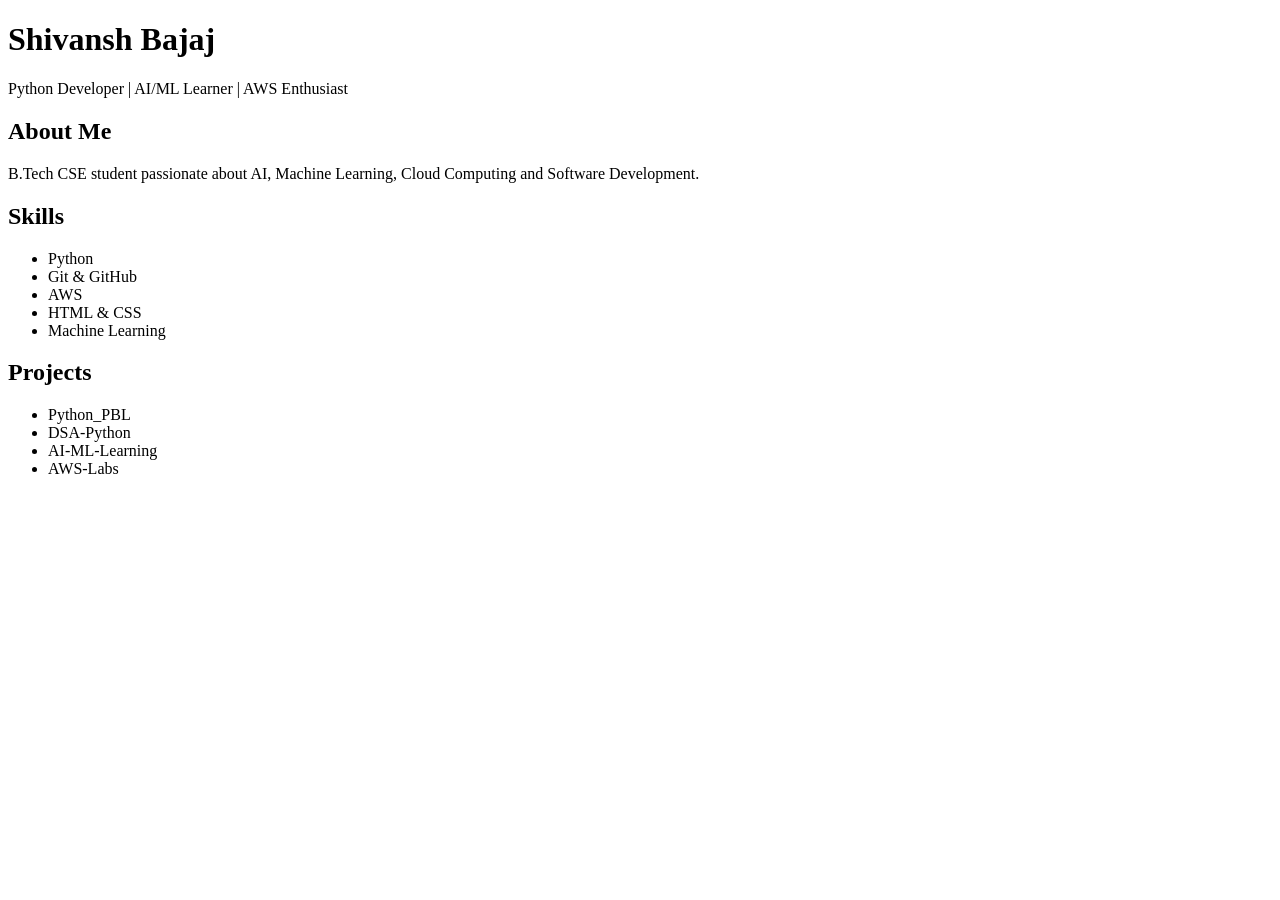
==== index.html @ 8be13cb7 "Create index.html" ====
<!DOCTYPE html>
<html>
<head>
    <title>Shivansh Bajaj Portfolio</title>
    <link rel="stylesheet" href="style.css">
</head>
<body>

    <header>
        <h1>Shivansh Bajaj</h1>
        <p>Python Developer | AI/ML Learner | AWS Enthusiast</p>
    </header>

    <section>
        <h2>About Me</h2>
        <p>
            B.Tech CSE student passionate about AI, Machine Learning,
            Cloud Computing and Software Development.
        </p>
    </section>

    <section>
        <h2>Skills</h2>
        <ul>
            <li>Python</li>
            <li>Git & GitHub</li>
            <li>AWS</li>
            <li>HTML & CSS</li>
            <li>Machine Learning</li>
        </ul>
    </section>

    <section>
        <h2>Projects</h2>
        <ul>
            <li>Python_PBL</li>
            <li>DSA-Python</li>
            <li>AI-ML-Learning</li>
            <li>AWS-Labs</li>
        </ul>
    </section>

</body>
</html>
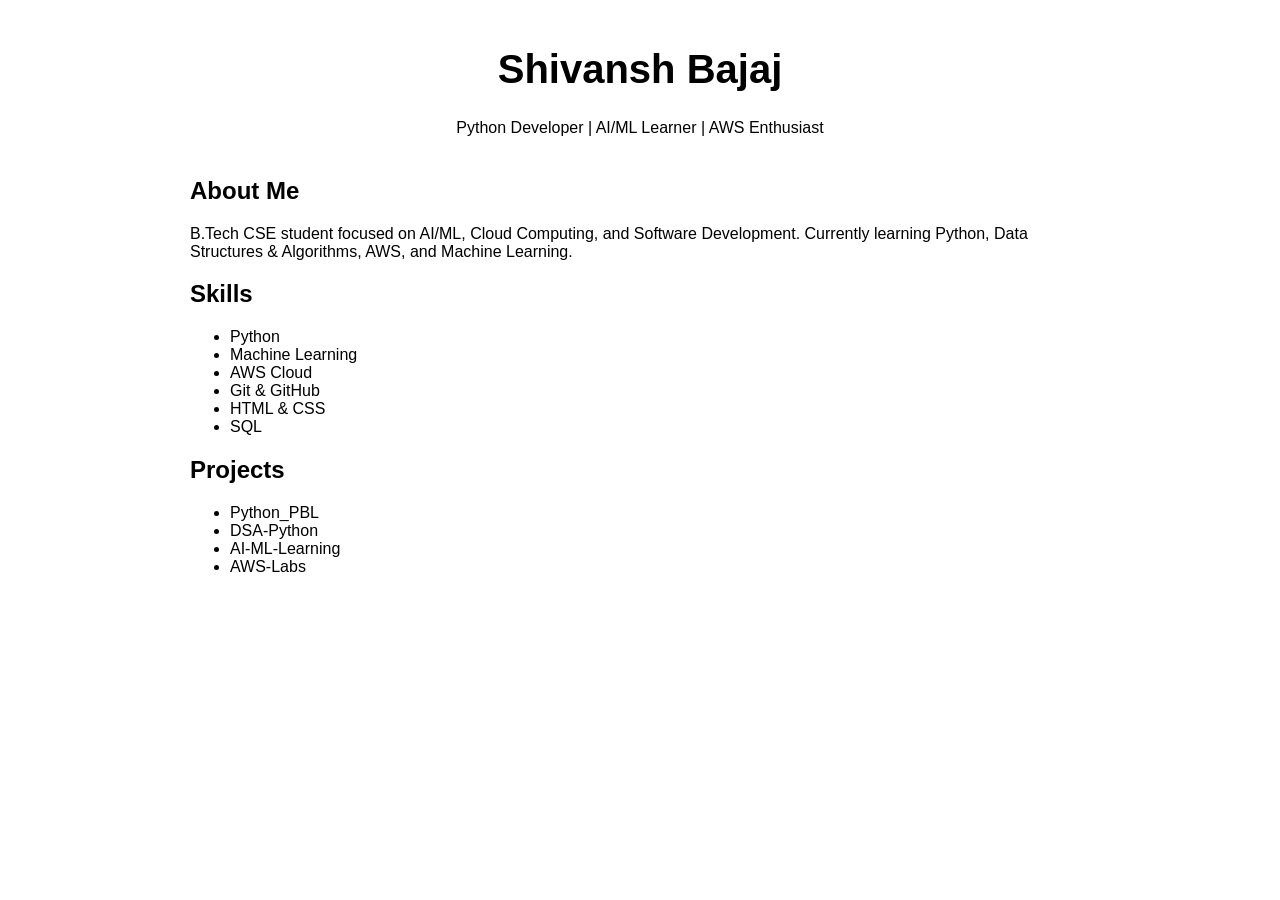
==== commit 3d8aa627: "Update index.html" ====
--- a/index.html
+++ b/index.html
@@ -14,8 +14,8 @@
     <section>
         <h2>About Me</h2>
         <p>
-            B.Tech CSE student passionate about AI, Machine Learning,
-            Cloud Computing and Software Development.
+           B.Tech CSE student focused on AI/ML, Cloud Computing, and Software Development.
+Currently learning Python, Data Structures & Algorithms, AWS, and Machine Learning.
         </p>
     </section>
 
@@ -23,10 +23,11 @@
         <h2>Skills</h2>
         <ul>
             <li>Python</li>
+            <li>Machine Learning</li>
+            <li>AWS Cloud</li>
             <li>Git & GitHub</li>
-            <li>AWS</li>
             <li>HTML & CSS</li>
-            <li>Machine Learning</li>
+            <li>SQL</li>
         </ul>
     </section>
 
--- a/style.css
+++ b/style.css
@@ -0,0 +1,15 @@
+body {
+    font-family: Arial, sans-serif;
+    max-width: 900px;
+    margin: auto;
+    padding: 20px;
+}
+
+header {
+    text-align: center;
+    margin-bottom: 40px;
+}
+
+h1 {
+    font-size: 40px;
+}
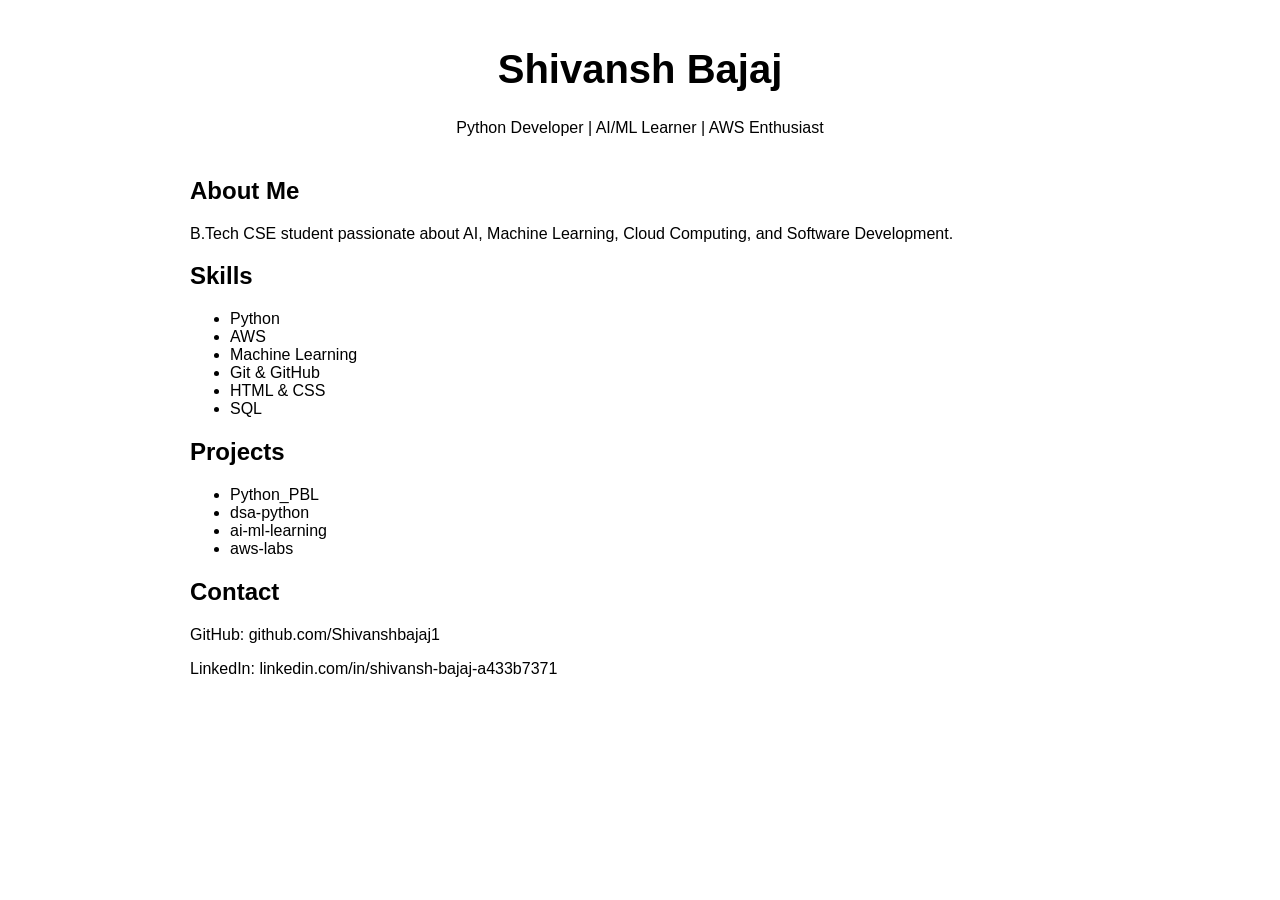
==== commit 1a91f567: "Update index.html" ====
--- a/index.html
+++ b/index.html
@@ -1,45 +1,51 @@
 <!DOCTYPE html>
 <html>
 <head>
-    <title>Shivansh Bajaj Portfolio</title>
+    <title>Shivansh Bajaj</title>
     <link rel="stylesheet" href="style.css">
 </head>
 <body>
 
-    <header>
-        <h1>Shivansh Bajaj</h1>
-        <p>Python Developer | AI/ML Learner | AWS Enthusiast</p>
-    </header>
+<header>
+    <h1>Shivansh Bajaj</h1>
+    <p>Python Developer | AI/ML Learner | AWS Enthusiast</p>
+</header>
 
-    <section>
-        <h2>About Me</h2>
-        <p>
-           B.Tech CSE student focused on AI/ML, Cloud Computing, and Software Development.
-Currently learning Python, Data Structures & Algorithms, AWS, and Machine Learning.
-        </p>
-    </section>
+<section>
+    <h2>About Me</h2>
+    <p>
+        B.Tech CSE student passionate about AI, Machine Learning,
+        Cloud Computing, and Software Development.
+    </p>
+</section>
 
-    <section>
-        <h2>Skills</h2>
-        <ul>
-            <li>Python</li>
-            <li>Machine Learning</li>
-            <li>AWS Cloud</li>
-            <li>Git & GitHub</li>
-            <li>HTML & CSS</li>
-            <li>SQL</li>
-        </ul>
-    </section>
+<section>
+    <h2>Skills</h2>
+    <ul>
+        <li>Python</li>
+        <li>AWS</li>
+        <li>Machine Learning</li>
+        <li>Git & GitHub</li>
+        <li>HTML & CSS</li>
+        <li>SQL</li>
+    </ul>
+</section>
 
-    <section>
-        <h2>Projects</h2>
-        <ul>
-            <li>Python_PBL</li>
-            <li>DSA-Python</li>
-            <li>AI-ML-Learning</li>
-            <li>AWS-Labs</li>
-        </ul>
-    </section>
+<section>
+    <h2>Projects</h2>
+    <ul>
+        <li>Python_PBL</li>
+        <li>dsa-python</li>
+        <li>ai-ml-learning</li>
+        <li>aws-labs</li>
+    </ul>
+</section>
+
+<section>
+    <h2>Contact</h2>
+    <p>GitHub: github.com/Shivanshbajaj1</p>
+    <p>LinkedIn: linkedin.com/in/shivansh-bajaj-a433b7371</p>
+</section>
 
 </body>
 </html>
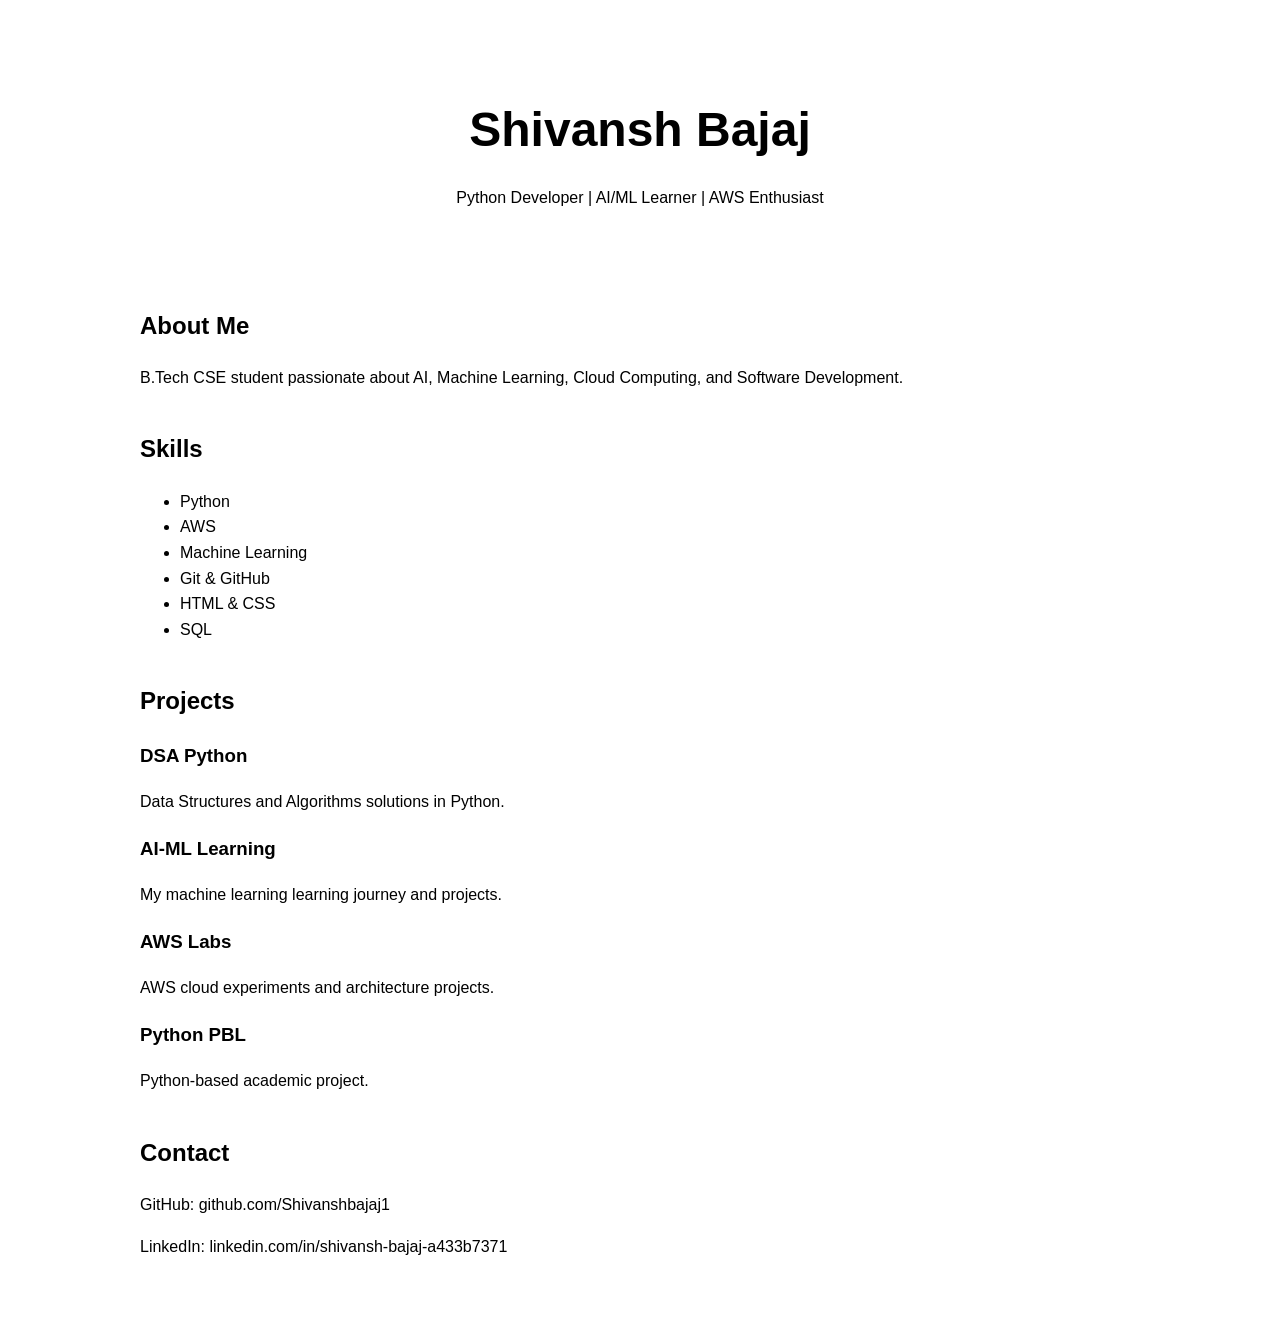
==== commit 2c50e7c6: "Update index.html" ====
--- a/index.html
+++ b/index.html
@@ -33,12 +33,26 @@
 
 <section>
     <h2>Projects</h2>
-    <ul>
-        <li>Python_PBL</li>
-        <li>dsa-python</li>
-        <li>ai-ml-learning</li>
-        <li>aws-labs</li>
-    </ul>
+
+    <div>
+        <h3>DSA Python</h3>
+        <p>Data Structures and Algorithms solutions in Python.</p>
+    </div>
+
+    <div>
+        <h3>AI-ML Learning</h3>
+        <p>My machine learning learning journey and projects.</p>
+    </div>
+
+    <div>
+        <h3>AWS Labs</h3>
+        <p>AWS cloud experiments and architecture projects.</p>
+    </div>
+
+    <div>
+        <h3>Python PBL</h3>
+        <p>Python-based academic project.</p>
+    </div>
 </section>
 
 <section>
--- a/style.css
+++ b/style.css
@@ -1,15 +1,21 @@
 body {
     font-family: Arial, sans-serif;
-    max-width: 900px;
+    max-width: 1000px;
     margin: auto;
     padding: 20px;
+    line-height: 1.6;
 }
 
 header {
     text-align: center;
-    margin-bottom: 40px;
+    padding: 40px 0;
 }
 
 h1 {
-    font-size: 40px;
+    font-size: 48px;
+    margin-bottom: 10px;
 }
+
+section {
+    margin: 40px 0;
+}
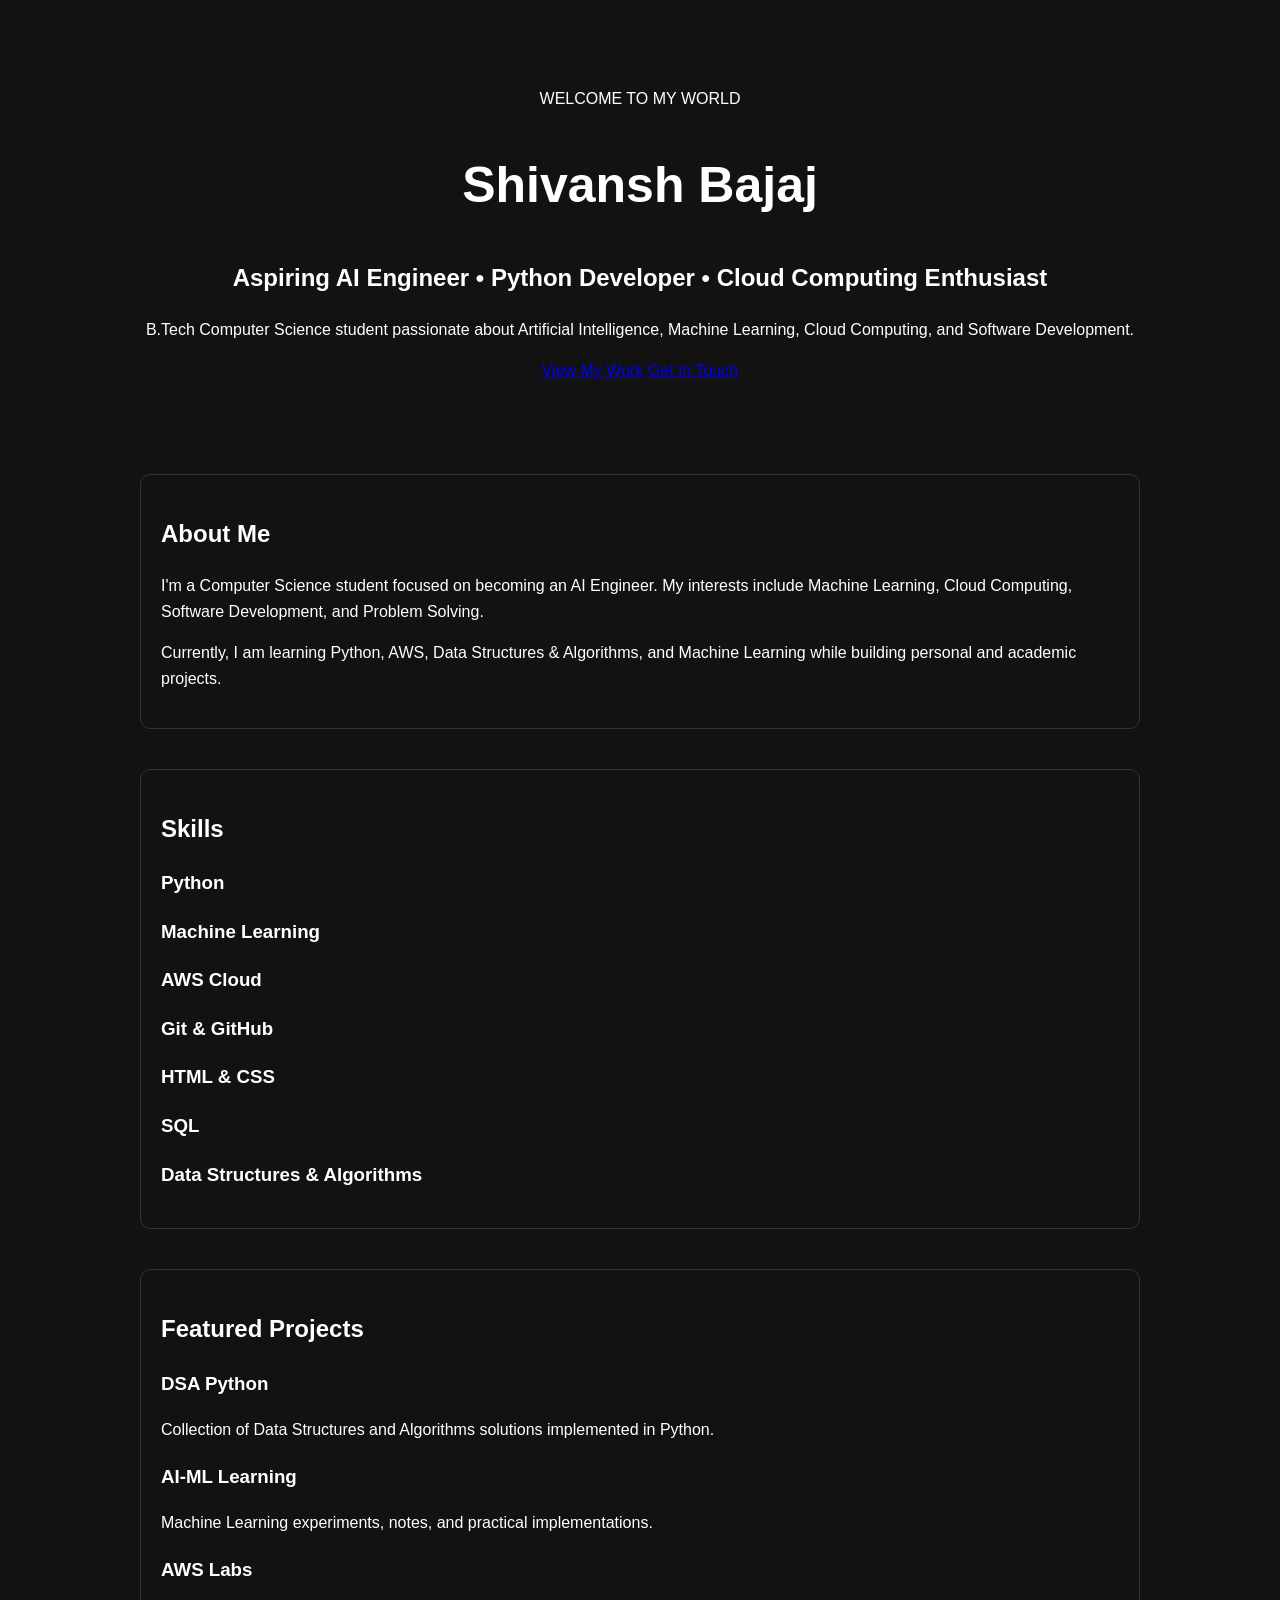
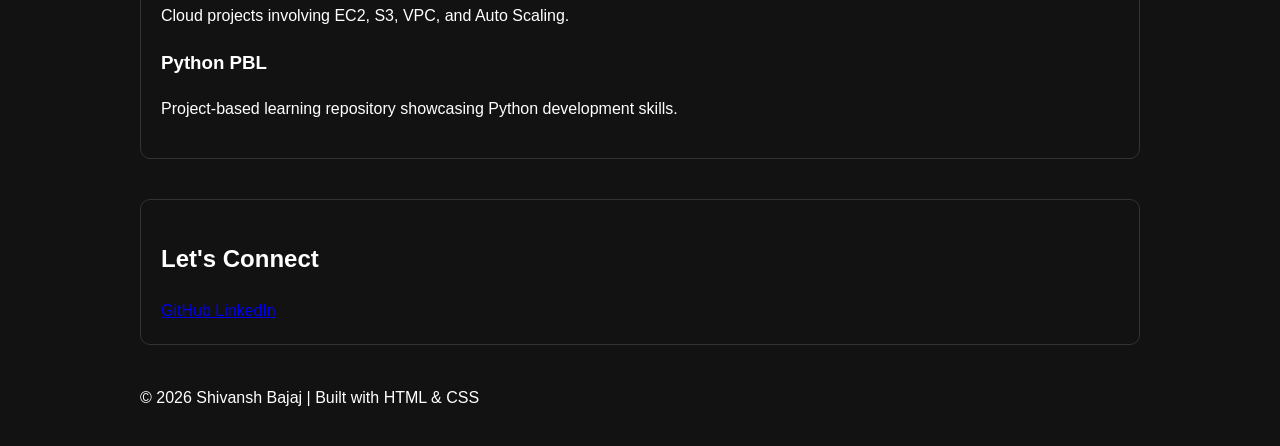
==== commit 2cc73fb0: "Update index.html" ====
--- a/index.html
+++ b/index.html
@@ -1,65 +1,152 @@
 <!DOCTYPE html>
-<html>
+<html lang="en">
 <head>
-    <title>Shivansh Bajaj</title>
-    <link rel="stylesheet" href="style.css">
+  <meta charset="UTF-8">
+  <meta name="viewport" content="width=device-width, initial-scale=1.0">
+  <title>Shivansh Bajaj | AI Engineer</title>
+  <link rel="stylesheet" href="style.css">
 </head>
 <body>
 
-<header>
-    <h1>Shivansh Bajaj</h1>
-    <p>Python Developer | AI/ML Learner | AWS Enthusiast</p>
-</header>
+  <div class="blob blob1"></div>
+  <div class="blob blob2"></div>
+  <div class="blob blob3"></div>
 
-<section>
-    <h2>About Me</h2>
-    <p>
-        B.Tech CSE student passionate about AI, Machine Learning,
-        Cloud Computing, and Software Development.
-    </p>
-</section>
+  <header class="hero">
+    <div class="hero-content">
+      <p class="welcome">WELCOME TO MY WORLD</p>
 
-<section>
-    <h2>Skills</h2>
-    <ul>
-        <li>Python</li>
-        <li>AWS</li>
-        <li>Machine Learning</li>
-        <li>Git & GitHub</li>
-        <li>HTML & CSS</li>
-        <li>SQL</li>
-    </ul>
-</section>
+      <h1>Shivansh Bajaj</h1>
 
-<section>
-    <h2>Projects</h2>
+      <h2>
+        Aspiring AI Engineer • Python Developer • Cloud Computing Enthusiast
+      </h2>
 
-    <div>
+      <p class="hero-text">
+        B.Tech Computer Science student passionate about Artificial Intelligence,
+        Machine Learning, Cloud Computing, and Software Development.
+      </p>
+
+      <div class="buttons">
+        <a href="#projects" class="btn primary">View My Work</a>
+        <a href="#contact" class="btn secondary">Get In Touch</a>
+      </div>
+    </div>
+  </header>
+
+  <section class="section" id="about">
+    <h2 class="section-title">About Me</h2>
+
+    <div class="card">
+      <p>
+        I'm a Computer Science student focused on becoming an AI Engineer.
+        My interests include Machine Learning, Cloud Computing,
+        Software Development, and Problem Solving.
+      </p>
+
+      <p>
+        Currently, I am learning Python, AWS,
+        Data Structures & Algorithms, and Machine Learning
+        while building personal and academic projects.
+      </p>
+    </div>
+  </section>
+
+  <section class="section">
+    <h2 class="section-title">Skills</h2>
+
+    <div class="skills-grid">
+
+      <div class="skill-card">
+        <h3>Python</h3>
+      </div>
+
+      <div class="skill-card">
+        <h3>Machine Learning</h3>
+      </div>
+
+      <div class="skill-card">
+        <h3>AWS Cloud</h3>
+      </div>
+
+      <div class="skill-card">
+        <h3>Git & GitHub</h3>
+      </div>
+
+      <div class="skill-card">
+        <h3>HTML & CSS</h3>
+      </div>
+
+      <div class="skill-card">
+        <h3>SQL</h3>
+      </div>
+
+      <div class="skill-card">
+        <h3>Data Structures & Algorithms</h3>
+      </div>
+
+    </div>
+  </section>
+
+  <section class="section" id="projects">
+    <h2 class="section-title">Featured Projects</h2>
+
+    <div class="project-grid">
+
+      <div class="project-card">
         <h3>DSA Python</h3>
-        <p>Data Structures and Algorithms solutions in Python.</p>
+        <p>
+          Collection of Data Structures and Algorithms solutions
+          implemented in Python.
+        </p>
+      </div>
+
+      <div class="project-card">
+        <h3>AI-ML Learning</h3>
+        <p>
+          Machine Learning experiments, notes,
+          and practical implementations.
+        </p>
+      </div>
+
+      <div class="project-card">
+        <h3>AWS Labs</h3>
+        <p>
+          Cloud projects involving EC2,
+          S3, VPC, and Auto Scaling.
+        </p>
+      </div>
+
+      <div class="project-card">
+        <h3>Python PBL</h3>
+        <p>
+          Project-based learning repository
+          showcasing Python development skills.
+        </p>
+      </div>
+
     </div>
+  </section>
 
-    <div>
-        <h3>AI-ML Learning</h3>
-        <p>My machine learning learning journey and projects.</p>
+  <section class="section" id="contact">
+    <h2 class="section-title">Let's Connect</h2>
+
+    <div class="contact-box">
+
+      <a href="https://github.com/Shivanshbajaj1" target="_blank">
+        GitHub
+      </a>
+
+      <a href="https://www.linkedin.com/in/shivansh-bajaj-a433b7371" target="_blank">
+        LinkedIn
+      </a>
+
     </div>
+  </section>
 
-    <div>
-        <h3>AWS Labs</h3>
-        <p>AWS cloud experiments and architecture projects.</p>
-    </div>
-
-    <div>
-        <h3>Python PBL</h3>
-        <p>Python-based academic project.</p>
-    </div>
-</section>
-
-<section>
-    <h2>Contact</h2>
-    <p>GitHub: github.com/Shivanshbajaj1</p>
-    <p>LinkedIn: linkedin.com/in/shivansh-bajaj-a433b7371</p>
-</section>
+  <footer>
+    <p>© 2026 Shivansh Bajaj | Built with HTML & CSS</p>
+  </footer>
 
 </body>
 </html>
--- a/style.css
+++ b/style.css
@@ -1,4 +1,6 @@
 body {
+    background-color: #121212;
+    color: white;
     font-family: Arial, sans-serif;
     max-width: 1000px;
     margin: auto;
@@ -8,14 +10,16 @@
 
 header {
     text-align: center;
-    padding: 40px 0;
+    padding: 50px 0;
 }
 
 h1 {
-    font-size: 48px;
-    margin-bottom: 10px;
+    font-size: 50px;
 }
 
 section {
     margin: 40px 0;
+    padding: 20px;
+    border: 1px solid #333;
+    border-radius: 10px;
 }
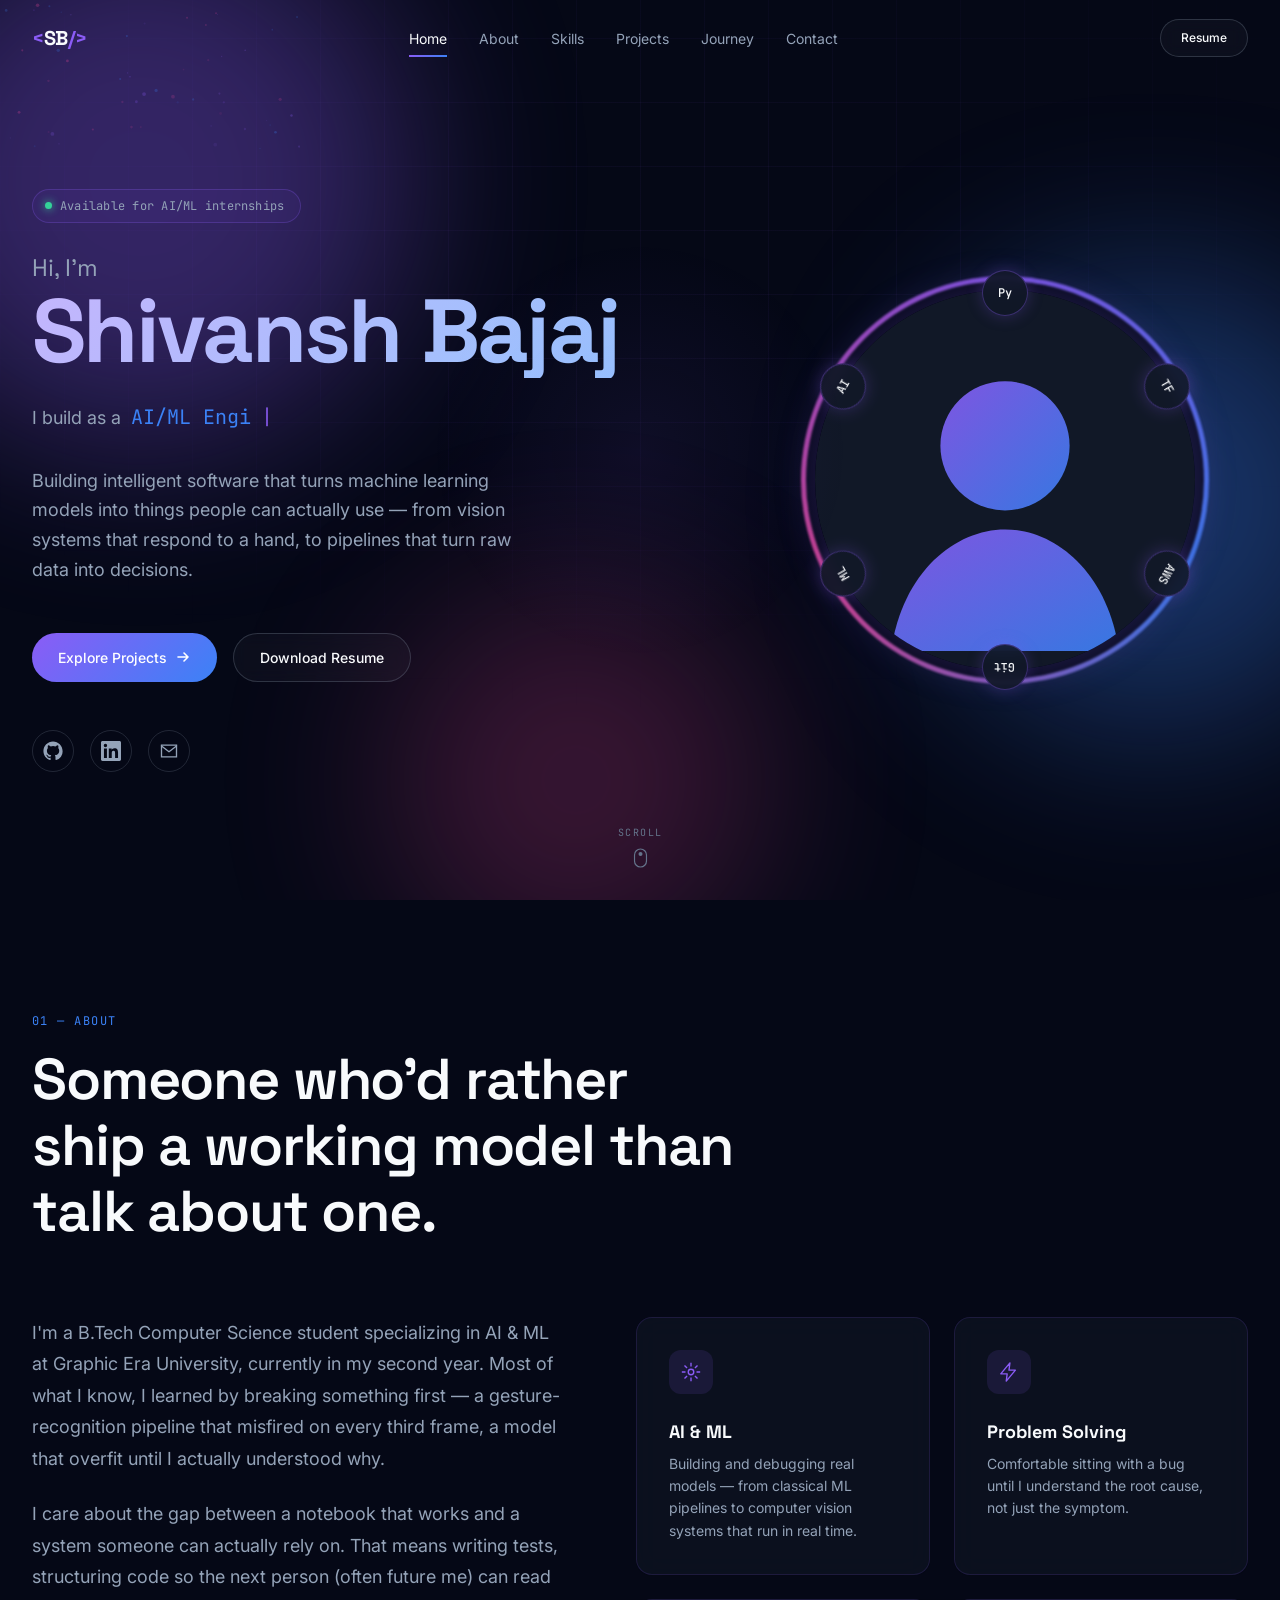
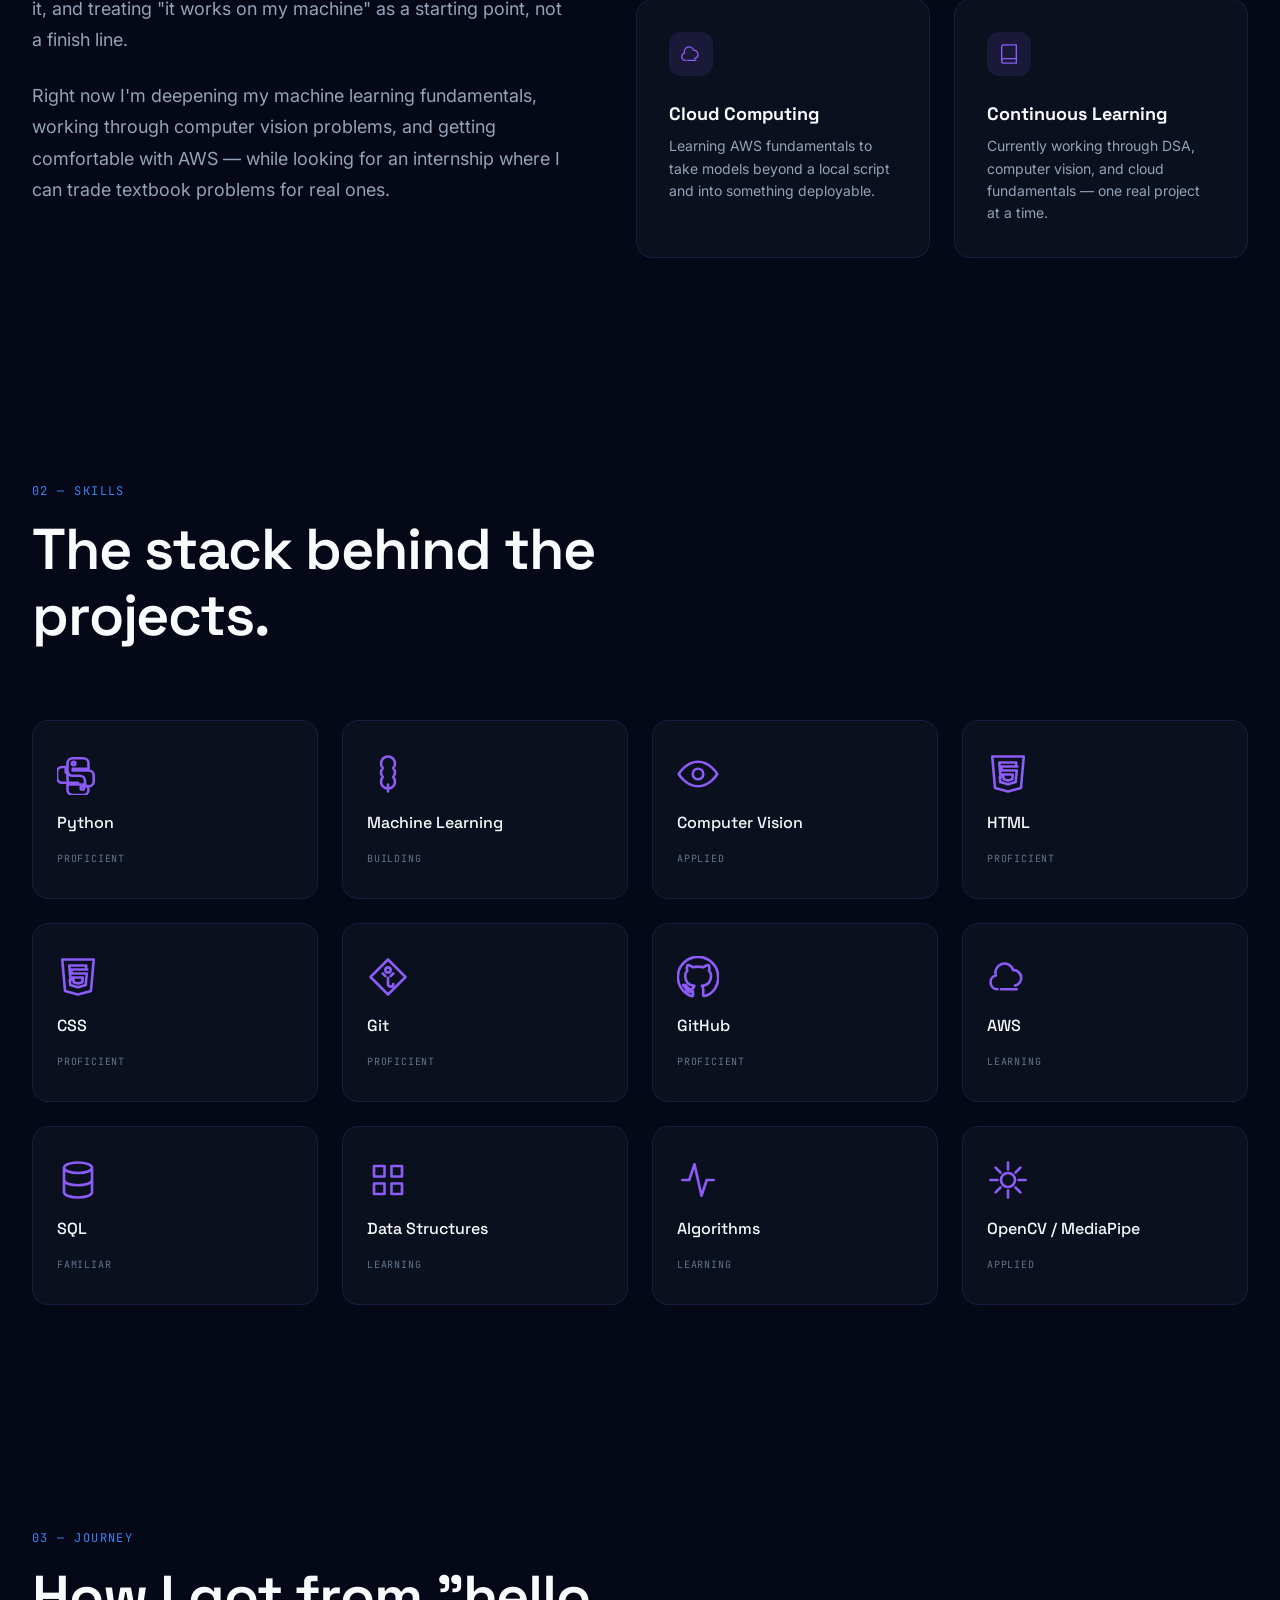
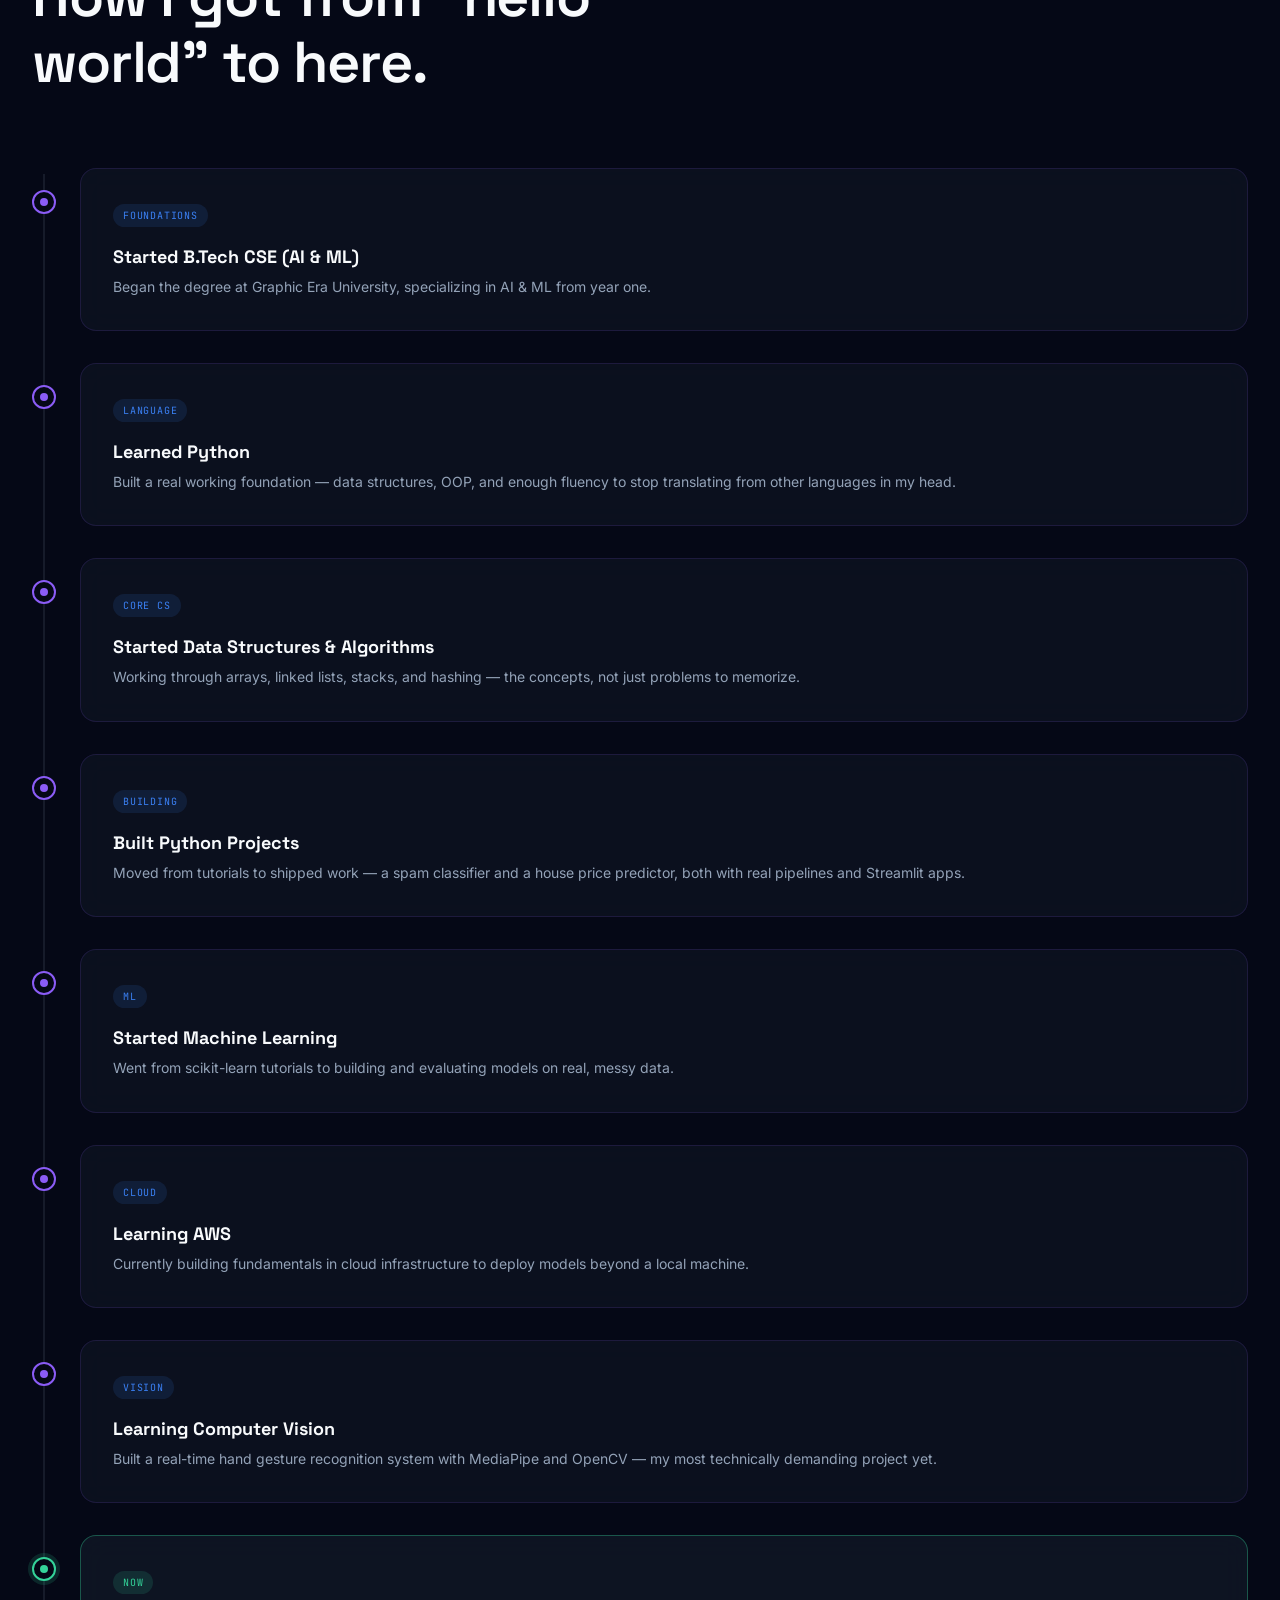
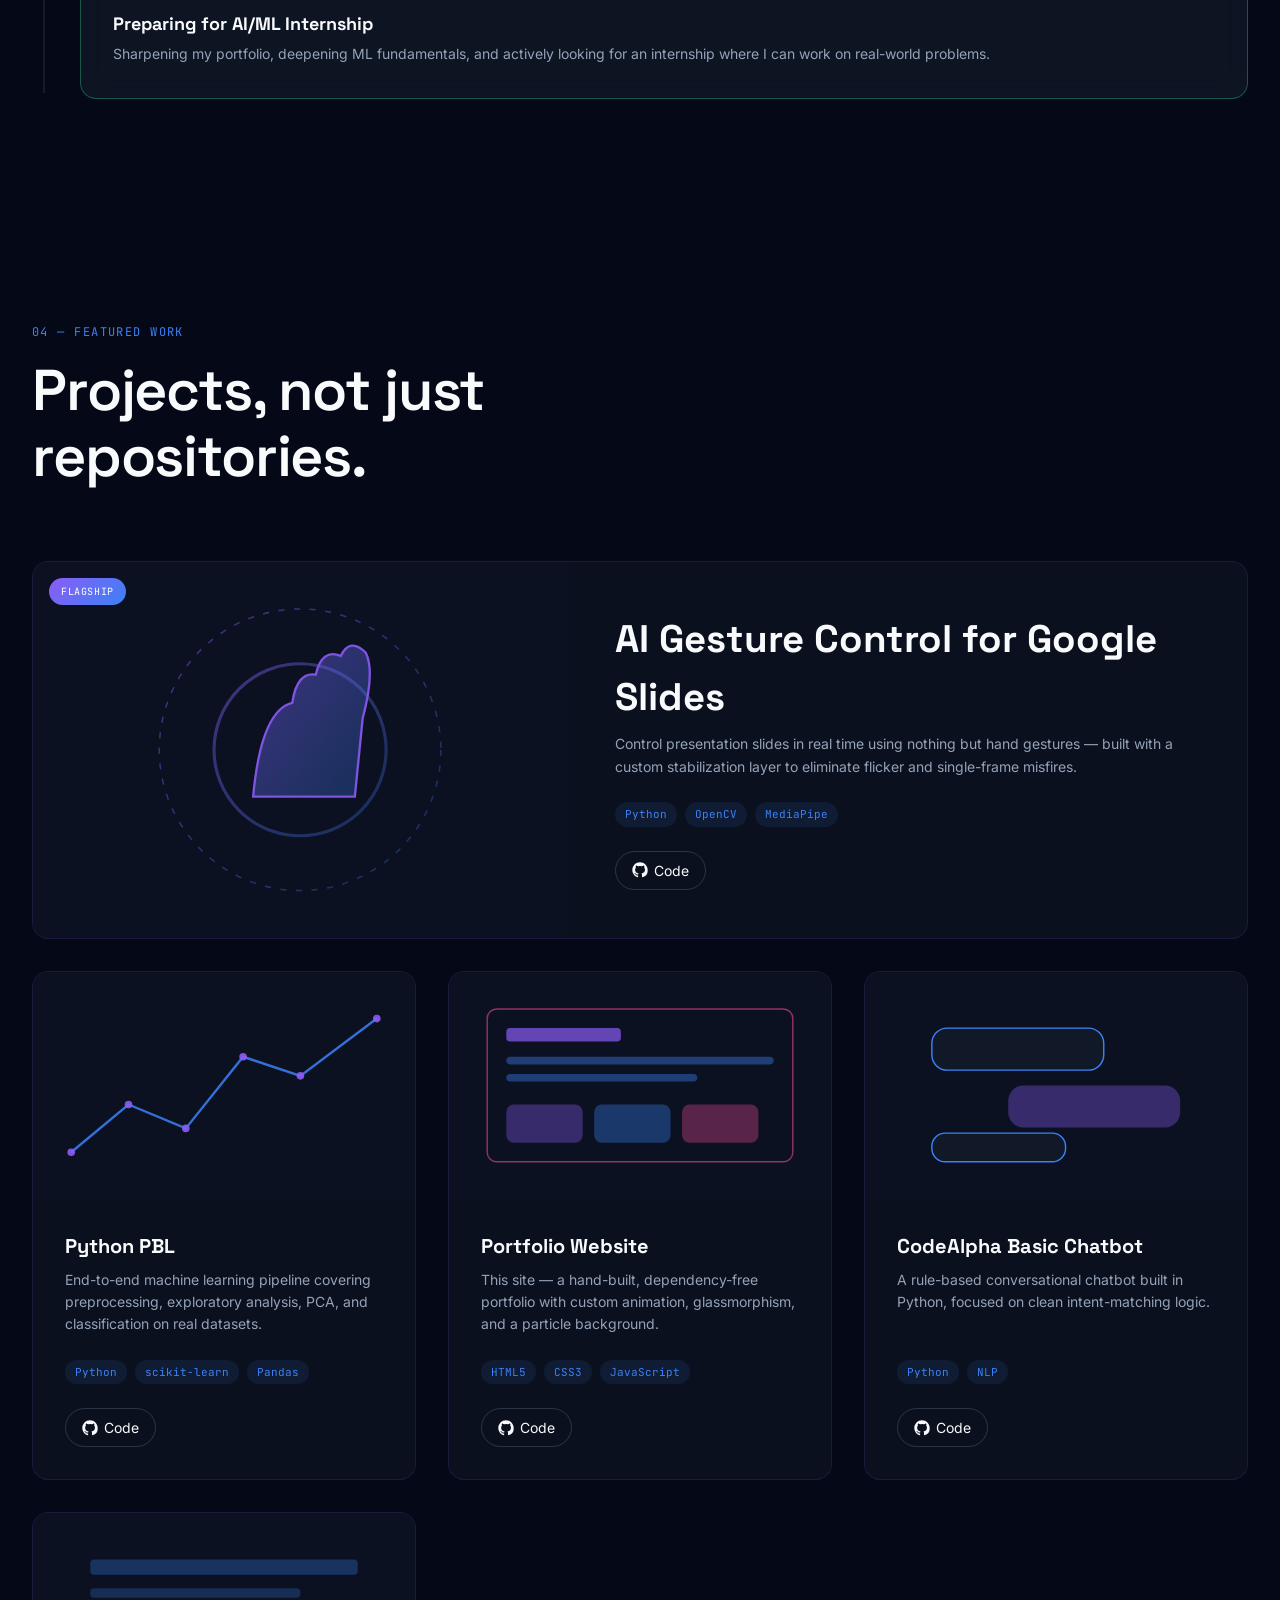
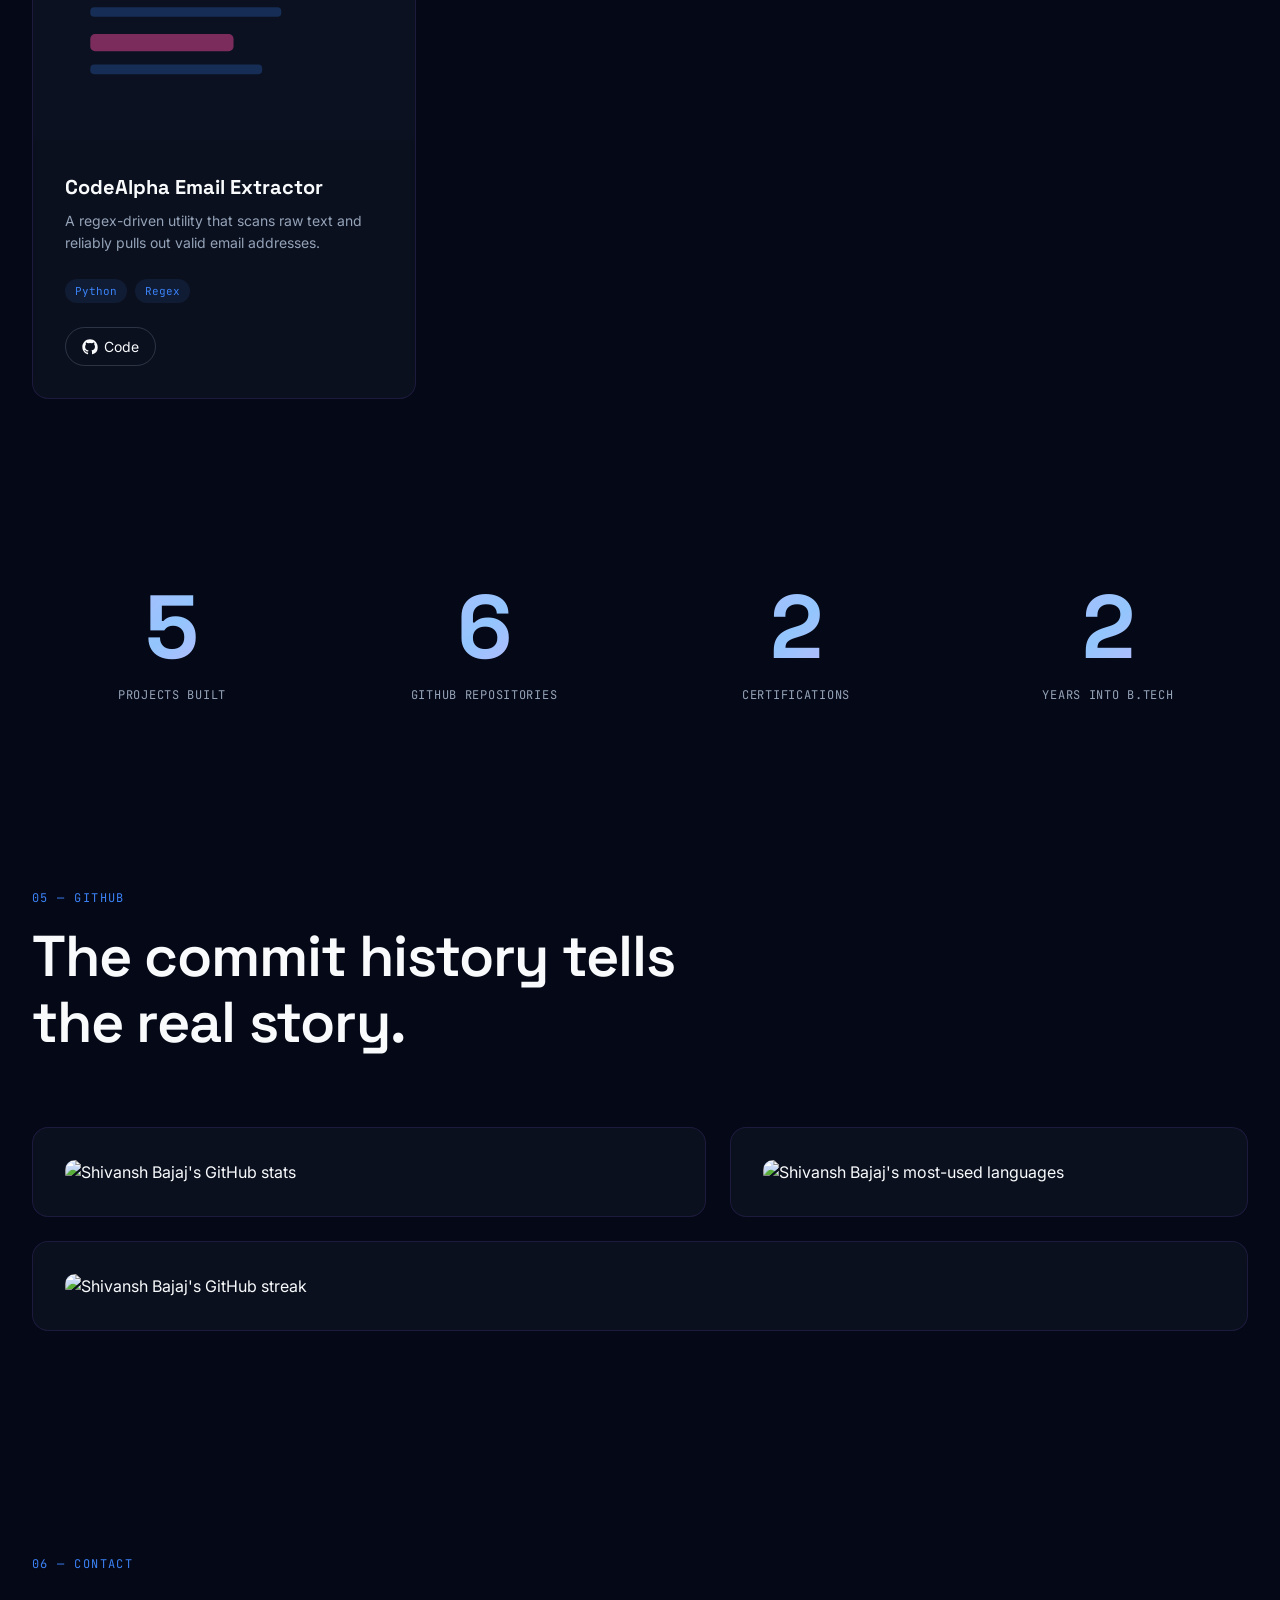
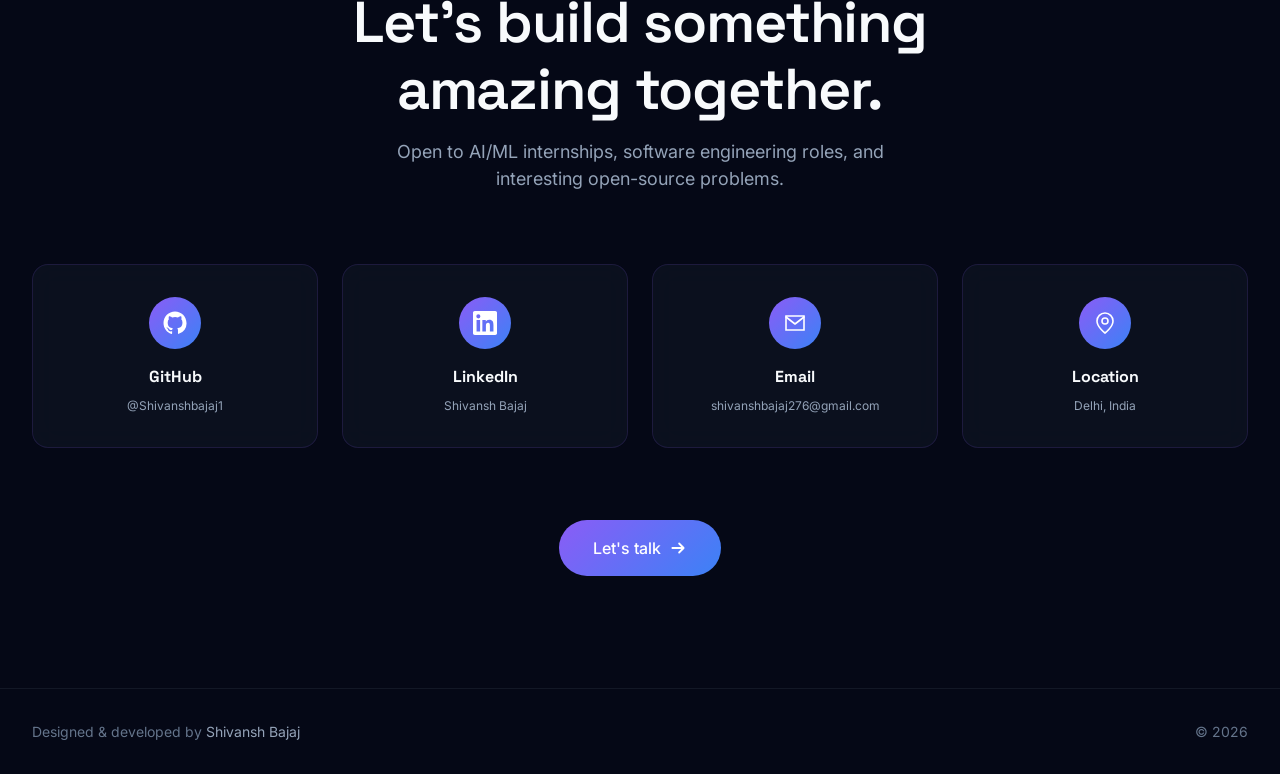
==== commit 941e9037: "Add files via upload" ====
--- a/index.html
+++ b/index.html
@@ -1,152 +1,596 @@
 <!DOCTYPE html>
 <html lang="en">
 <head>
-  <meta charset="UTF-8">
-  <meta name="viewport" content="width=device-width, initial-scale=1.0">
-  <title>Shivansh Bajaj | AI Engineer</title>
-  <link rel="stylesheet" href="style.css">
+<meta charset="UTF-8">
+<meta name="viewport" content="width=device-width, initial-scale=1.0">
+<title>Shivansh Bajaj — AI/ML Engineer</title>
+<meta name="description" content="Shivansh Bajaj — AI/ML Engineering student building computer vision and machine learning software. Portfolio, projects, and contact.">
+
+<!-- Fonts -->
+<link rel="preconnect" href="https://fonts.googleapis.com">
+<link rel="preconnect" href="https://fonts.gstatic.com" crossorigin>
+<link href="https://fonts.googleapis.com/css2?family=Space+Grotesk:wght@300..700&family=Inter:wght@300..700&family=JetBrains+Mono:wght@400;500&display=swap" rel="stylesheet">
+
+<link rel="stylesheet" href="css/reset.css">
+<link rel="stylesheet" href="css/variables.css">
+<link rel="stylesheet" href="css/main.css">
+<link rel="stylesheet" href="css/animations.css">
+<link rel="stylesheet" href="css/responsive.css">
 </head>
 <body>
 
-  <div class="blob blob1"></div>
-  <div class="blob blob2"></div>
-  <div class="blob blob3"></div>
-
-  <header class="hero">
-    <div class="hero-content">
-      <p class="welcome">WELCOME TO MY WORLD</p>
-
-      <h1>Shivansh Bajaj</h1>
-
-      <h2>
-        Aspiring AI Engineer • Python Developer • Cloud Computing Enthusiast
-      </h2>
-
-      <p class="hero-text">
-        B.Tech Computer Science student passionate about Artificial Intelligence,
-        Machine Learning, Cloud Computing, and Software Development.
-      </p>
-
-      <div class="buttons">
-        <a href="#projects" class="btn primary">View My Work</a>
-        <a href="#contact" class="btn secondary">Get In Touch</a>
-      </div>
-    </div>
-  </header>
-
-  <section class="section" id="about">
-    <h2 class="section-title">About Me</h2>
-
-    <div class="card">
-      <p>
-        I'm a Computer Science student focused on becoming an AI Engineer.
-        My interests include Machine Learning, Cloud Computing,
-        Software Development, and Problem Solving.
-      </p>
-
-      <p>
-        Currently, I am learning Python, AWS,
-        Data Structures & Algorithms, and Machine Learning
-        while building personal and academic projects.
-      </p>
-    </div>
-  </section>
-
-  <section class="section">
-    <h2 class="section-title">Skills</h2>
-
-    <div class="skills-grid">
-
-      <div class="skill-card">
-        <h3>Python</h3>
-      </div>
-
-      <div class="skill-card">
-        <h3>Machine Learning</h3>
-      </div>
-
-      <div class="skill-card">
-        <h3>AWS Cloud</h3>
-      </div>
-
-      <div class="skill-card">
-        <h3>Git & GitHub</h3>
-      </div>
-
-      <div class="skill-card">
-        <h3>HTML & CSS</h3>
-      </div>
-
-      <div class="skill-card">
-        <h3>SQL</h3>
-      </div>
-
-      <div class="skill-card">
-        <h3>Data Structures & Algorithms</h3>
-      </div>
-
-    </div>
-  </section>
-
-  <section class="section" id="projects">
-    <h2 class="section-title">Featured Projects</h2>
-
-    <div class="project-grid">
-
-      <div class="project-card">
-        <h3>DSA Python</h3>
-        <p>
-          Collection of Data Structures and Algorithms solutions
-          implemented in Python.
+<!-- ============ LOADING SCREEN ============ -->
+<div class="loader" id="loader" aria-hidden="true">
+  <div class="loader__mark">
+    <svg viewBox="0 0 64 64" width="56" height="56">
+      <circle cx="32" cy="32" r="28" fill="none" stroke="url(#loaderGrad)" stroke-width="2" stroke-dasharray="176" stroke-dashoffset="176" class="loader__ring"/>
+      <defs>
+        <linearGradient id="loaderGrad" x1="0%" y1="0%" x2="100%" y2="100%">
+          <stop offset="0%" stop-color="#8B5CF6"/>
+          <stop offset="100%" stop-color="#3B82F6"/>
+        </linearGradient>
+      </defs>
+    </svg>
+  </div>
+  <p class="loader__text">initializing<span class="loader__dots">...</span></p>
+</div>
+
+<!-- ============ AMBIENT BACKGROUND (persistent, behind everything) ============ -->
+<div class="bg" aria-hidden="true">
+  <div class="bg__grid"></div>
+  <div class="bg__blob bg__blob--1"></div>
+  <div class="bg__blob bg__blob--2"></div>
+  <div class="bg__blob bg__blob--3"></div>
+  <canvas id="particles"></canvas>
+</div>
+<div class="cursor-glow" id="cursorGlow" aria-hidden="true"></div>
+
+<!-- ============ SCROLL PROGRESS ============ -->
+<div class="scroll-progress" id="scrollProgress" aria-hidden="true"></div>
+
+<!-- ============ NAVBAR ============ -->
+<header class="nav" id="nav">
+  <div class="nav__inner">
+    <a href="#home" class="nav__logo" aria-label="Shivansh Bajaj — home">
+      <span class="nav__logo-bracket">&lt;</span>SB<span class="nav__logo-bracket">/&gt;</span>
+    </a>
+
+    <nav class="nav__links" aria-label="Primary">
+      <a href="#home" class="nav__link active-link" data-section="home">Home</a>
+      <a href="#about" class="nav__link" data-section="about">About</a>
+      <a href="#skills" class="nav__link" data-section="skills">Skills</a>
+      <a href="#projects" class="nav__link" data-section="projects">Projects</a>
+      <a href="#journey" class="nav__link" data-section="journey">Journey</a>
+      <a href="#contact" class="nav__link" data-section="contact">Contact</a>
+    </nav>
+
+    <div class="nav__actions">
+      <a href="assets/Shivansh_Bajaj_Resume.pdf" class="btn btn--ghost btn--sm" download>
+        <span>Resume</span>
+      </a>
+    </div>
+
+    <button class="nav__burger" id="burger" aria-label="Open menu" aria-expanded="false" aria-controls="mobileMenu">
+      <span></span><span></span><span></span>
+    </button>
+  </div>
+</header>
+
+<!-- ============ MOBILE MENU ============ -->
+<div class="mobile-menu" id="mobileMenu" aria-hidden="true">
+  <nav aria-label="Mobile primary">
+    <a href="#home" class="mobile-menu__link">Home</a>
+    <a href="#about" class="mobile-menu__link">About</a>
+    <a href="#skills" class="mobile-menu__link">Skills</a>
+    <a href="#projects" class="mobile-menu__link">Projects</a>
+    <a href="#journey" class="mobile-menu__link">Journey</a>
+    <a href="#contact" class="mobile-menu__link">Contact</a>
+    <a href="assets/Shivansh_Bajaj_Resume.pdf" class="btn btn--primary" download style="margin-top:2rem;">Download Resume</a>
+  </nav>
+</div>
+
+<main id="main">
+
+  <!-- ============ HERO ============ -->
+  <section class="hero" id="home">
+    <div class="hero__inner">
+
+      <div class="hero__left" data-reveal>
+        <p class="hero__eyebrow"><span class="hero__eyebrow-dot"></span>Available for AI/ML internships</p>
+
+        <h1 class="hero__heading">
+          <span class="hero__hi">Hi, I'm</span>
+          <span class="hero__name">Shivansh Bajaj</span>
+        </h1>
+
+        <div class="hero__typewriter">
+          <span class="hero__typewriter-prefix">I build as a</span>
+          <span class="hero__typewriter-text" id="typewriter"></span><span class="hero__cursor">|</span>
+        </div>
+
+        <p class="hero__desc">
+          Building intelligent software that turns machine learning models into things people can actually use — from vision systems that respond to a hand, to pipelines that turn raw data into decisions.
         </p>
-      </div>
-
-      <div class="project-card">
-        <h3>AI-ML Learning</h3>
-        <p>
-          Machine Learning experiments, notes,
-          and practical implementations.
-        </p>
-      </div>
-
-      <div class="project-card">
-        <h3>AWS Labs</h3>
-        <p>
-          Cloud projects involving EC2,
-          S3, VPC, and Auto Scaling.
-        </p>
-      </div>
-
-      <div class="project-card">
-        <h3>Python PBL</h3>
-        <p>
-          Project-based learning repository
-          showcasing Python development skills.
-        </p>
-      </div>
-
-    </div>
-  </section>
-
-  <section class="section" id="contact">
-    <h2 class="section-title">Let's Connect</h2>
-
-    <div class="contact-box">
-
-      <a href="https://github.com/Shivanshbajaj1" target="_blank">
-        GitHub
-      </a>
-
-      <a href="https://www.linkedin.com/in/shivansh-bajaj-a433b7371" target="_blank">
-        LinkedIn
-      </a>
-
-    </div>
-  </section>
-
-  <footer>
-    <p>© 2026 Shivansh Bajaj | Built with HTML & CSS</p>
-  </footer>
-
+
+        <div class="hero__actions">
+          <a href="#projects" class="btn btn--primary">
+            <span>Explore Projects</span>
+            <svg width="16" height="16" viewBox="0 0 16 16" fill="none"><path d="M3 8h10M9 4l4 4-4 4" stroke="currentColor" stroke-width="1.6" stroke-linecap="round" stroke-linejoin="round"/></svg>
+          </a>
+          <a href="assets/Shivansh_Bajaj_Resume.pdf" class="btn btn--ghost" download>
+            <span>Download Resume</span>
+          </a>
+        </div>
+
+        <div class="hero__social">
+          <a href="https://github.com/Shivanshbajaj1" target="_blank" rel="noopener" aria-label="GitHub" class="social-icon">
+            <svg width="20" height="20" viewBox="0 0 24 24" fill="currentColor"><path d="M12 .5C5.65.5.5 5.65.5 12c0 5.08 3.29 9.39 7.86 10.91.57.1.79-.25.79-.55 0-.27-.01-1.17-.02-2.12-3.2.7-3.87-1.36-3.87-1.36-.53-1.34-1.29-1.7-1.29-1.7-1.05-.72.08-.7.08-.7 1.16.08 1.78 1.19 1.78 1.19 1.03 1.77 2.71 1.26 3.37.96.1-.75.4-1.26.73-1.55-2.55-.29-5.23-1.28-5.23-5.68 0-1.25.45-2.28 1.19-3.08-.12-.29-.52-1.46.11-3.05 0 0 .97-.31 3.18 1.18a11 11 0 0 1 5.8 0c2.21-1.49 3.18-1.18 3.18-1.18.63 1.59.23 2.76.11 3.05.74.8 1.19 1.83 1.19 3.08 0 4.41-2.69 5.38-5.25 5.67.41.35.78 1.05.78 2.11 0 1.53-.01 2.76-.01 3.13 0 .3.21.66.79.55A10.52 10.52 0 0 0 23.5 12c0-6.35-5.15-11.5-11.5-11.5Z"/></svg>
+          </a>
+          <a href="https://linkedin.com/in/shivansh-bajaj-a433b7371" target="_blank" rel="noopener" aria-label="LinkedIn" class="social-icon">
+            <svg width="20" height="20" viewBox="0 0 24 24" fill="currentColor"><path d="M20.45 20.45h-3.55v-5.57c0-1.33-.02-3.04-1.85-3.04-1.86 0-2.14 1.45-2.14 2.94v5.67H9.36V9h3.41v1.56h.05c.47-.9 1.63-1.85 3.36-1.85 3.6 0 4.27 2.37 4.27 5.45v6.29ZM5.34 7.43a2.06 2.06 0 1 1 0-4.12 2.06 2.06 0 0 1 0 4.12ZM7.12 20.45H3.56V9h3.56v11.45ZM22.22 0H1.77C.8 0 0 .78 0 1.75v20.5C0 23.22.8 24 1.77 24h20.45c.98 0 1.78-.78 1.78-1.75V1.75C24 .78 23.2 0 22.22 0Z"/></svg>
+          </a>
+          <a href="mailto:shivanshbajaj276@gmail.com" aria-label="Email" class="social-icon">
+            <svg width="20" height="20" viewBox="0 0 24 24" fill="none" stroke="currentColor" stroke-width="1.6"><path d="M3 5h18v14H3V5Z"/><path d="m3 6 9 7 9-7" stroke-linecap="round" stroke-linejoin="round"/></svg>
+          </a>
+        </div>
+      </div>
+
+      <div class="hero__right" data-reveal data-reveal-delay="120">
+        <div class="hero__portrait">
+          <div class="hero__portrait-ring"></div>
+          <div class="hero__portrait-img">
+            <svg viewBox="0 0 200 200" width="100%" height="100%" role="img" aria-label="Abstract portrait avatar">
+              <defs>
+                <linearGradient id="avatarGrad" x1="0" y1="0" x2="1" y2="1">
+                  <stop offset="0%" stop-color="#8B5CF6"/>
+                  <stop offset="100%" stop-color="#3B82F6"/>
+                </linearGradient>
+              </defs>
+              <circle cx="100" cy="100" r="100" fill="#111827"/>
+              <circle cx="100" cy="82" r="34" fill="url(#avatarGrad)" opacity="0.9"/>
+              <path d="M40 190c6-42 34-64 60-64s54 22 60 64" fill="url(#avatarGrad)" opacity="0.9"/>
+            </svg>
+          </div>
+          <div class="hero__orbit hero__orbit--1">
+            <span class="hero__chip" data-tip="Python">Py</span>
+          </div>
+          <div class="hero__orbit hero__orbit--2">
+            <span class="hero__chip" data-tip="TensorFlow">TF</span>
+          </div>
+          <div class="hero__orbit hero__orbit--3">
+            <span class="hero__chip" data-tip="AWS">AWS</span>
+          </div>
+          <div class="hero__orbit hero__orbit--4">
+            <span class="hero__chip" data-tip="Git">Git</span>
+          </div>
+          <div class="hero__orbit hero__orbit--5">
+            <span class="hero__chip" data-tip="Machine Learning">ML</span>
+          </div>
+          <div class="hero__orbit hero__orbit--6">
+            <span class="hero__chip" data-tip="Artificial Intelligence">AI</span>
+          </div>
+        </div>
+      </div>
+
+    </div>
+
+    <a href="#about" class="hero__scroll" aria-label="Scroll to About section">
+      <span>scroll</span>
+      <svg width="14" height="20" viewBox="0 0 14 20"><rect x="1" y="1" width="12" height="18" rx="6" fill="none" stroke="currentColor" stroke-width="1.2"/><circle class="hero__scroll-dot" cx="7" cy="6" r="2" fill="currentColor"/></svg>
+    </a>
+  </section>
+
+  <!-- ============ ABOUT ============ -->
+  <section class="about" id="about">
+    <div class="section-inner">
+      <p class="section-eyebrow" data-reveal>01 — About</p>
+      <h2 class="section-heading" data-reveal>Someone who'd rather ship a working model than talk about one.</h2>
+
+      <div class="about__grid">
+        <div class="about__text" data-reveal>
+          <p>I'm a B.Tech Computer Science student specializing in AI &amp; ML at Graphic Era University, currently in my second year. Most of what I know, I learned by breaking something first — a gesture-recognition pipeline that misfired on every third frame, a model that overfit until I actually understood why.</p>
+          <p>I care about the gap between a notebook that works and a system someone can actually rely on. That means writing tests, structuring code so the next person (often future me) can read it, and treating "it works on my machine" as a starting point, not a finish line.</p>
+          <p>Right now I'm deepening my machine learning fundamentals, working through computer vision problems, and getting comfortable with AWS — while looking for an internship where I can trade textbook problems for real ones.</p>
+        </div>
+
+        <div class="about__cards" data-reveal data-reveal-delay="100">
+          <div class="glass-card about__card">
+            <div class="about__card-icon">
+              <svg width="22" height="22" viewBox="0 0 24 24" fill="none" stroke="currentColor" stroke-width="1.5"><circle cx="12" cy="12" r="3"/><path d="M12 2v4M12 18v4M4.9 4.9l2.8 2.8M16.3 16.3l2.8 2.8M2 12h4M18 12h4M4.9 19.1l2.8-2.8M16.3 7.7l2.8-2.8"/></svg>
+            </div>
+            <h3>AI &amp; ML</h3>
+            <p>Building and debugging real models — from classical ML pipelines to computer vision systems that run in real time.</p>
+          </div>
+          <div class="glass-card about__card">
+            <div class="about__card-icon">
+              <svg width="22" height="22" viewBox="0 0 24 24" fill="none" stroke="currentColor" stroke-width="1.5"><path d="M13 2 3 14h7l-1 8 10-12h-7l1-8Z" stroke-linejoin="round"/></svg>
+            </div>
+            <h3>Problem Solving</h3>
+            <p>Comfortable sitting with a bug until I understand the root cause, not just the symptom.</p>
+          </div>
+          <div class="glass-card about__card">
+            <div class="about__card-icon">
+              <svg width="22" height="22" viewBox="0 0 24 24" fill="none" stroke="currentColor" stroke-width="1.5"><path d="M6 19a4 4 0 0 1-1-7.87A5 5 0 0 1 15 8a4.5 4.5 0 0 1 1 8.9M8 19h9" stroke-linecap="round" stroke-linejoin="round"/></svg>
+            </div>
+            <h3>Cloud Computing</h3>
+            <p>Learning AWS fundamentals to take models beyond a local script and into something deployable.</p>
+          </div>
+          <div class="glass-card about__card">
+            <div class="about__card-icon">
+              <svg width="22" height="22" viewBox="0 0 24 24" fill="none" stroke="currentColor" stroke-width="1.5"><path d="M4 19.5A2.5 2.5 0 0 1 6.5 17H20M4 4.5A2.5 2.5 0 0 1 6.5 2H20v20H6.5A2.5 2.5 0 0 1 4 19.5v-15Z" stroke-linejoin="round"/></svg>
+            </div>
+            <h3>Continuous Learning</h3>
+            <p>Currently working through DSA, computer vision, and cloud fundamentals — one real project at a time.</p>
+          </div>
+        </div>
+      </div>
+    </div>
+  </section>
+
+  <!-- ============ SKILLS ============ -->
+  <section class="skills" id="skills">
+    <div class="section-inner">
+      <p class="section-eyebrow" data-reveal>02 — Skills</p>
+      <h2 class="section-heading" data-reveal>The stack behind the projects.</h2>
+
+      <div class="skills__grid" data-reveal data-reveal-delay="80">
+        <!-- populated via JS icon map for consistency -->
+      </div>
+    </div>
+  </section>
+
+  <!-- ============ LEARNING JOURNEY ============ -->
+  <section class="journey" id="journey">
+    <div class="section-inner">
+      <p class="section-eyebrow" data-reveal>03 — Journey</p>
+      <h2 class="section-heading" data-reveal>How I got from "hello world" to here.</h2>
+
+      <div class="timeline">
+        <div class="timeline__line" aria-hidden="true"><div class="timeline__line-fill" id="timelineFill"></div></div>
+
+        <div class="timeline__item" data-reveal>
+          <div class="timeline__dot"></div>
+          <div class="glass-card timeline__card">
+            <span class="timeline__tag">Foundations</span>
+            <h3>Started B.Tech CSE (AI &amp; ML)</h3>
+            <p>Began the degree at Graphic Era University, specializing in AI &amp; ML from year one.</p>
+          </div>
+        </div>
+
+        <div class="timeline__item" data-reveal>
+          <div class="timeline__dot"></div>
+          <div class="glass-card timeline__card">
+            <span class="timeline__tag">Language</span>
+            <h3>Learned Python</h3>
+            <p>Built a real working foundation — data structures, OOP, and enough fluency to stop translating from other languages in my head.</p>
+          </div>
+        </div>
+
+        <div class="timeline__item" data-reveal>
+          <div class="timeline__dot"></div>
+          <div class="glass-card timeline__card">
+            <span class="timeline__tag">Core CS</span>
+            <h3>Started Data Structures &amp; Algorithms</h3>
+            <p>Working through arrays, linked lists, stacks, and hashing — the concepts, not just problems to memorize.</p>
+          </div>
+        </div>
+
+        <div class="timeline__item" data-reveal>
+          <div class="timeline__dot"></div>
+          <div class="glass-card timeline__card">
+            <span class="timeline__tag">Building</span>
+            <h3>Built Python Projects</h3>
+            <p>Moved from tutorials to shipped work — a spam classifier and a house price predictor, both with real pipelines and Streamlit apps.</p>
+          </div>
+        </div>
+
+        <div class="timeline__item" data-reveal>
+          <div class="timeline__dot"></div>
+          <div class="glass-card timeline__card">
+            <span class="timeline__tag">ML</span>
+            <h3>Started Machine Learning</h3>
+            <p>Went from scikit-learn tutorials to building and evaluating models on real, messy data.</p>
+          </div>
+        </div>
+
+        <div class="timeline__item" data-reveal>
+          <div class="timeline__dot"></div>
+          <div class="glass-card timeline__card">
+            <span class="timeline__tag">Cloud</span>
+            <h3>Learning AWS</h3>
+            <p>Currently building fundamentals in cloud infrastructure to deploy models beyond a local machine.</p>
+          </div>
+        </div>
+
+        <div class="timeline__item" data-reveal>
+          <div class="timeline__dot"></div>
+          <div class="glass-card timeline__card">
+            <span class="timeline__tag">Vision</span>
+            <h3>Learning Computer Vision</h3>
+            <p>Built a real-time hand gesture recognition system with MediaPipe and OpenCV — my most technically demanding project yet.</p>
+          </div>
+        </div>
+
+        <div class="timeline__item timeline__item--current" data-reveal>
+          <div class="timeline__dot timeline__dot--current"></div>
+          <div class="glass-card timeline__card timeline__card--current">
+            <span class="timeline__tag timeline__tag--live">Now</span>
+            <h3>Preparing for AI/ML Internship</h3>
+            <p>Sharpening my portfolio, deepening ML fundamentals, and actively looking for an internship where I can work on real-world problems.</p>
+          </div>
+        </div>
+      </div>
+    </div>
+  </section>
+
+  <!-- ============ PROJECTS ============ -->
+  <section class="projects" id="projects">
+    <div class="section-inner">
+      <p class="section-eyebrow" data-reveal>04 — Featured Work</p>
+      <h2 class="section-heading" data-reveal>Projects, not just repositories.</h2>
+
+      <div class="projects__grid">
+
+        <article class="project-card project-card--featured glass-card" data-reveal>
+          <div class="project-card__media">
+            <div class="project-card__visual project-card__visual--gesture">
+              <svg viewBox="0 0 400 240" width="100%" height="100%" preserveAspectRatio="xMidYMid slice">
+                <defs>
+                  <linearGradient id="pcGrad1" x1="0" y1="0" x2="1" y2="1">
+                    <stop offset="0%" stop-color="#8B5CF6" stop-opacity="0.5"/>
+                    <stop offset="100%" stop-color="#3B82F6" stop-opacity="0.3"/>
+                  </linearGradient>
+                </defs>
+                <rect width="400" height="240" fill="#0b1120"/>
+                <g opacity="0.9">
+                  <circle cx="200" cy="120" r="55" fill="none" stroke="url(#pcGrad1)" stroke-width="2"/>
+                  <circle cx="200" cy="120" r="90" fill="none" stroke="url(#pcGrad1)" stroke-width="1" stroke-dasharray="4 6"/>
+                  <path d="M170 150 Q175 95 195 90 Q198 70 210 72 Q214 55 226 60 Q232 48 242 58 Q248 70 240 100 L235 150 Z" fill="url(#pcGrad1)" stroke="#8B5CF6" stroke-width="1.5"/>
+                </g>
+              </svg>
+            </div>
+            <span class="project-card__badge">Flagship</span>
+          </div>
+          <div class="project-card__body">
+            <h3>AI Gesture Control for Google Slides</h3>
+            <p>Control presentation slides in real time using nothing but hand gestures — built with a custom stabilization layer to eliminate flicker and single-frame misfires.</p>
+            <div class="project-card__tech">
+              <span>Python</span><span>OpenCV</span><span>MediaPipe</span>
+            </div>
+            <div class="project-card__links">
+              <a href="https://github.com/Shivanshbajaj1/AI-Gesture-Control-Slides" target="_blank" rel="noopener" class="project-card__link">
+                <svg width="16" height="16" viewBox="0 0 24 24" fill="currentColor"><path d="M12 .5C5.65.5.5 5.65.5 12c0 5.08 3.29 9.39 7.86 10.91.57.1.79-.25.79-.55 0-.27-.01-1.17-.02-2.12-3.2.7-3.87-1.36-3.87-1.36-.53-1.34-1.29-1.7-1.29-1.7-1.05-.72.08-.7.08-.7 1.16.08 1.78 1.19 1.78 1.19 1.03 1.77 2.71 1.26 3.37.96.1-.75.4-1.26.73-1.55-2.55-.29-5.23-1.28-5.23-5.68 0-1.25.45-2.28 1.19-3.08-.12-.29-.52-1.46.11-3.05 0 0 .97-.31 3.18 1.18a11 11 0 0 1 5.8 0c2.21-1.49 3.18-1.18 3.18-1.18.63 1.59.23 2.76.11 3.05.74.8 1.19 1.83 1.19 3.08 0 4.41-2.69 5.38-5.25 5.67.41.35.78 1.05.78 2.11 0 1.53-.01 2.76-.01 3.13 0 .3.21.66.79.55A10.52 10.52 0 0 0 23.5 12c0-6.35-5.15-11.5-11.5-11.5Z"/></svg>
+                Code
+              </a>
+            </div>
+          </div>
+        </article>
+
+        <article class="project-card glass-card" data-reveal data-reveal-delay="60">
+          <div class="project-card__media">
+            <div class="project-card__visual project-card__visual--pbl">
+              <svg viewBox="0 0 400 240" width="100%" height="100%" preserveAspectRatio="xMidYMid slice">
+                <rect width="400" height="240" fill="#0b1120"/>
+                <polyline points="40,190 100,140 160,165 220,90 280,110 360,50" fill="none" stroke="#3B82F6" stroke-width="2.5" opacity="0.85"/>
+                <g fill="#8B5CF6" opacity="0.9">
+                  <circle cx="40" cy="190" r="4"/><circle cx="100" cy="140" r="4"/><circle cx="160" cy="165" r="4"/><circle cx="220" cy="90" r="4"/><circle cx="280" cy="110" r="4"/><circle cx="360" cy="50" r="4"/>
+                </g>
+              </svg>
+            </div>
+          </div>
+          <div class="project-card__body">
+            <h3>Python PBL</h3>
+            <p>End-to-end machine learning pipeline covering preprocessing, exploratory analysis, PCA, and classification on real datasets.</p>
+            <div class="project-card__tech">
+              <span>Python</span><span>scikit-learn</span><span>Pandas</span>
+            </div>
+            <div class="project-card__links">
+              <a href="https://github.com/Shivanshbajaj1/Python_PBL" target="_blank" rel="noopener" class="project-card__link">
+                <svg width="16" height="16" viewBox="0 0 24 24" fill="currentColor"><path d="M12 .5C5.65.5.5 5.65.5 12c0 5.08 3.29 9.39 7.86 10.91.57.1.79-.25.79-.55 0-.27-.01-1.17-.02-2.12-3.2.7-3.87-1.36-3.87-1.36-.53-1.34-1.29-1.7-1.29-1.7-1.05-.72.08-.7.08-.7 1.16.08 1.78 1.19 1.78 1.19 1.03 1.77 2.71 1.26 3.37.96.1-.75.4-1.26.73-1.55-2.55-.29-5.23-1.28-5.23-5.68 0-1.25.45-2.28 1.19-3.08-.12-.29-.52-1.46.11-3.05 0 0 .97-.31 3.18 1.18a11 11 0 0 1 5.8 0c2.21-1.49 3.18-1.18 3.18-1.18.63 1.59.23 2.76.11 3.05.74.8 1.19 1.83 1.19 3.08 0 4.41-2.69 5.38-5.25 5.67.41.35.78 1.05.78 2.11 0 1.53-.01 2.76-.01 3.13 0 .3.21.66.79.55A10.52 10.52 0 0 0 23.5 12c0-6.35-5.15-11.5-11.5-11.5Z"/></svg>
+                Code
+              </a>
+            </div>
+          </div>
+        </article>
+
+        <article class="project-card glass-card" data-reveal data-reveal-delay="120">
+          <div class="project-card__media">
+            <div class="project-card__visual project-card__visual--portfolio">
+              <svg viewBox="0 0 400 240" width="100%" height="100%" preserveAspectRatio="xMidYMid slice">
+                <rect width="400" height="240" fill="#0b1120"/>
+                <rect x="40" y="40" width="320" height="160" rx="10" fill="none" stroke="#EC4899" stroke-width="1.5" opacity="0.6"/>
+                <rect x="60" y="60" width="120" height="14" rx="4" fill="#8B5CF6" opacity="0.7"/>
+                <rect x="60" y="90" width="280" height="8" rx="4" fill="#3B82F6" opacity="0.4"/>
+                <rect x="60" y="108" width="200" height="8" rx="4" fill="#3B82F6" opacity="0.4"/>
+                <rect x="60" y="140" width="80" height="40" rx="8" fill="#8B5CF6" opacity="0.35"/>
+                <rect x="152" y="140" width="80" height="40" rx="8" fill="#3B82F6" opacity="0.35"/>
+                <rect x="244" y="140" width="80" height="40" rx="8" fill="#EC4899" opacity="0.35"/>
+              </svg>
+            </div>
+          </div>
+          <div class="project-card__body">
+            <h3>Portfolio Website</h3>
+            <p>This site — a hand-built, dependency-free portfolio with custom animation, glassmorphism, and a particle background.</p>
+            <div class="project-card__tech">
+              <span>HTML5</span><span>CSS3</span><span>JavaScript</span>
+            </div>
+            <div class="project-card__links">
+              <a href="https://github.com/Shivanshbajaj1" target="_blank" rel="noopener" class="project-card__link">
+                <svg width="16" height="16" viewBox="0 0 24 24" fill="currentColor"><path d="M12 .5C5.65.5.5 5.65.5 12c0 5.08 3.29 9.39 7.86 10.91.57.1.79-.25.79-.55 0-.27-.01-1.17-.02-2.12-3.2.7-3.87-1.36-3.87-1.36-.53-1.34-1.29-1.7-1.29-1.7-1.05-.72.08-.7.08-.7 1.16.08 1.78 1.19 1.78 1.19 1.03 1.77 2.71 1.26 3.37.96.1-.75.4-1.26.73-1.55-2.55-.29-5.23-1.28-5.23-5.68 0-1.25.45-2.28 1.19-3.08-.12-.29-.52-1.46.11-3.05 0 0 .97-.31 3.18 1.18a11 11 0 0 1 5.8 0c2.21-1.49 3.18-1.18 3.18-1.18.63 1.59.23 2.76.11 3.05.74.8 1.19 1.83 1.19 3.08 0 4.41-2.69 5.38-5.25 5.67.41.35.78 1.05.78 2.11 0 1.53-.01 2.76-.01 3.13 0 .3.21.66.79.55A10.52 10.52 0 0 0 23.5 12c0-6.35-5.15-11.5-11.5-11.5Z"/></svg>
+                Code
+              </a>
+            </div>
+          </div>
+        </article>
+
+        <article class="project-card glass-card" data-reveal>
+          <div class="project-card__media">
+            <div class="project-card__visual project-card__visual--chatbot">
+              <svg viewBox="0 0 400 240" width="100%" height="100%" preserveAspectRatio="xMidYMid slice">
+                <rect width="400" height="240" fill="#0b1120"/>
+                <rect x="70" y="60" width="180" height="44" rx="16" fill="#111827" stroke="#3B82F6" stroke-width="1.5"/>
+                <rect x="150" y="120" width="180" height="44" rx="16" fill="#8B5CF6" opacity="0.35"/>
+                <rect x="70" y="170" width="140" height="30" rx="14" fill="#111827" stroke="#3B82F6" stroke-width="1.5"/>
+              </svg>
+            </div>
+          </div>
+          <div class="project-card__body">
+            <h3>CodeAlpha Basic Chatbot</h3>
+            <p>A rule-based conversational chatbot built in Python, focused on clean intent-matching logic.</p>
+            <div class="project-card__tech">
+              <span>Python</span><span>NLP</span>
+            </div>
+            <div class="project-card__links">
+              <a href="https://github.com/Shivanshbajaj1" target="_blank" rel="noopener" class="project-card__link">
+                <svg width="16" height="16" viewBox="0 0 24 24" fill="currentColor"><path d="M12 .5C5.65.5.5 5.65.5 12c0 5.08 3.29 9.39 7.86 10.91.57.1.79-.25.79-.55 0-.27-.01-1.17-.02-2.12-3.2.7-3.87-1.36-3.87-1.36-.53-1.34-1.29-1.7-1.29-1.7-1.05-.72.08-.7.08-.7 1.16.08 1.78 1.19 1.78 1.19 1.03 1.77 2.71 1.26 3.37.96.1-.75.4-1.26.73-1.55-2.55-.29-5.23-1.28-5.23-5.68 0-1.25.45-2.28 1.19-3.08-.12-.29-.52-1.46.11-3.05 0 0 .97-.31 3.18 1.18a11 11 0 0 1 5.8 0c2.21-1.49 3.18-1.18 3.18-1.18.63 1.59.23 2.76.11 3.05.74.8 1.19 1.83 1.19 3.08 0 4.41-2.69 5.38-5.25 5.67.41.35.78 1.05.78 2.11 0 1.53-.01 2.76-.01 3.13 0 .3.21.66.79.55A10.52 10.52 0 0 0 23.5 12c0-6.35-5.15-11.5-11.5-11.5Z"/></svg>
+                Code
+              </a>
+            </div>
+          </div>
+        </article>
+
+        <article class="project-card glass-card" data-reveal data-reveal-delay="60">
+          <div class="project-card__media">
+            <div class="project-card__visual project-card__visual--extractor">
+              <svg viewBox="0 0 400 240" width="100%" height="100%" preserveAspectRatio="xMidYMid slice">
+                <rect width="400" height="240" fill="#0b1120"/>
+                <rect x="60" y="50" width="280" height="16" rx="4" fill="#3B82F6" opacity="0.3"/>
+                <rect x="60" y="80" width="220" height="10" rx="4" fill="#3B82F6" opacity="0.25"/>
+                <rect x="60" y="100" width="200" rx="4" height="10" fill="#3B82F6" opacity="0.25"/>
+                <rect x="60" y="128" width="150" height="18" rx="5" fill="#EC4899" opacity="0.5"/>
+                <rect x="60" y="160" width="180" height="10" rx="4" fill="#3B82F6" opacity="0.25"/>
+              </svg>
+            </div>
+          </div>
+          <div class="project-card__body">
+            <h3>CodeAlpha Email Extractor</h3>
+            <p>A regex-driven utility that scans raw text and reliably pulls out valid email addresses.</p>
+            <div class="project-card__tech">
+              <span>Python</span><span>Regex</span>
+            </div>
+            <div class="project-card__links">
+              <a href="https://github.com/Shivanshbajaj1" target="_blank" rel="noopener" class="project-card__link">
+                <svg width="16" height="16" viewBox="0 0 24 24" fill="currentColor"><path d="M12 .5C5.65.5.5 5.65.5 12c0 5.08 3.29 9.39 7.86 10.91.57.1.79-.25.79-.55 0-.27-.01-1.17-.02-2.12-3.2.7-3.87-1.36-3.87-1.36-.53-1.34-1.29-1.7-1.29-1.7-1.05-.72.08-.7.08-.7 1.16.08 1.78 1.19 1.78 1.19 1.03 1.77 2.71 1.26 3.37.96.1-.75.4-1.26.73-1.55-2.55-.29-5.23-1.28-5.23-5.68 0-1.25.45-2.28 1.19-3.08-.12-.29-.52-1.46.11-3.05 0 0 .97-.31 3.18 1.18a11 11 0 0 1 5.8 0c2.21-1.49 3.18-1.18 3.18-1.18.63 1.59.23 2.76.11 3.05.74.8 1.19 1.83 1.19 3.08 0 4.41-2.69 5.38-5.25 5.67.41.35.78 1.05.78 2.11 0 1.53-.01 2.76-.01 3.13 0 .3.21.66.79.55A10.52 10.52 0 0 0 23.5 12c0-6.35-5.15-11.5-11.5-11.5Z"/></svg>
+                Code
+              </a>
+            </div>
+          </div>
+        </article>
+
+      </div>
+    </div>
+  </section>
+
+  <!-- ============ ACHIEVEMENTS ============ -->
+  <section class="achievements" id="achievements">
+    <div class="section-inner">
+      <div class="achievements__grid">
+        <div class="achievement" data-reveal>
+          <span class="achievement__num" data-count="5">0</span>
+          <span class="achievement__label">Projects Built</span>
+        </div>
+        <div class="achievement" data-reveal data-reveal-delay="60">
+          <span class="achievement__num" data-count="7">0</span>
+          <span class="achievement__label">GitHub Repositories</span>
+        </div>
+        <div class="achievement" data-reveal data-reveal-delay="120">
+          <span class="achievement__num" data-count="2">0</span>
+          <span class="achievement__label">Certifications</span>
+        </div>
+        <div class="achievement" data-reveal data-reveal-delay="180">
+          <span class="achievement__num" data-count="2">0</span>
+          <span class="achievement__label">Years into B.Tech</span>
+        </div>
+      </div>
+    </div>
+  </section>
+
+  <!-- ============ GITHUB ============ -->
+  <section class="github" id="github">
+    <div class="section-inner">
+      <p class="section-eyebrow" data-reveal>05 — GitHub</p>
+      <h2 class="section-heading" data-reveal>The commit history tells the real story.</h2>
+
+      <div class="github__grid" data-reveal data-reveal-delay="80">
+        <div class="glass-card github__card github__card--stats">
+          <img src="https://github-readme-stats.vercel.app/api?username=Shivanshbajaj1&show_icons=true&theme=transparent&title_color=8B5CF6&icon_color=3B82F6&text_color=94A3B8&bg_color=00000000&border_color=232946&hide_border=true" alt="Shivansh Bajaj's GitHub stats" loading="lazy">
+        </div>
+        <div class="glass-card github__card github__card--langs">
+          <img src="https://github-readme-stats.vercel.app/api/top-langs/?username=Shivanshbajaj1&layout=compact&theme=transparent&title_color=8B5CF6&text_color=94A3B8&bg_color=00000000&border_color=232946&hide_border=true" alt="Shivansh Bajaj's most-used languages" loading="lazy">
+        </div>
+        <div class="glass-card github__card github__card--streak">
+          <img src="https://github-readme-streak-stats.herokuapp.com/?user=Shivanshbajaj1&theme=transparent&background=00000000&stroke=232946&ring=8B5CF6&fire=EC4899&currStreakLabel=F8FAFC&sideLabels=94A3B8&dates=64748B&border=232946" alt="Shivansh Bajaj's GitHub streak" loading="lazy">
+        </div>
+      </div>
+    </div>
+  </section>
+
+  <!-- ============ CONTACT ============ -->
+  <section class="contact" id="contact">
+    <div class="section-inner">
+      <p class="section-eyebrow" data-reveal>06 — Contact</p>
+      <h2 class="section-heading section-heading--center" data-reveal>Let's build something amazing together.</h2>
+      <p class="contact__sub" data-reveal>Open to AI/ML internships, software engineering roles, and interesting open-source problems.</p>
+
+      <div class="contact__grid" data-reveal data-reveal-delay="80">
+        <a href="https://github.com/Shivanshbajaj1" target="_blank" rel="noopener" class="glass-card contact__card">
+          <div class="contact__card-icon">
+            <svg width="24" height="24" viewBox="0 0 24 24" fill="currentColor"><path d="M12 .5C5.65.5.5 5.65.5 12c0 5.08 3.29 9.39 7.86 10.91.57.1.79-.25.79-.55 0-.27-.01-1.17-.02-2.12-3.2.7-3.87-1.36-3.87-1.36-.53-1.34-1.29-1.7-1.29-1.7-1.05-.72.08-.7.08-.7 1.16.08 1.78 1.19 1.78 1.19 1.03 1.77 2.71 1.26 3.37.96.1-.75.4-1.26.73-1.55-2.55-.29-5.23-1.28-5.23-5.68 0-1.25.45-2.28 1.19-3.08-.12-.29-.52-1.46.11-3.05 0 0 .97-.31 3.18 1.18a11 11 0 0 1 5.8 0c2.21-1.49 3.18-1.18 3.18-1.18.63 1.59.23 2.76.11 3.05.74.8 1.19 1.83 1.19 3.08 0 4.41-2.69 5.38-5.25 5.67.41.35.78 1.05.78 2.11 0 1.53-.01 2.76-.01 3.13 0 .3.21.66.79.55A10.52 10.52 0 0 0 23.5 12c0-6.35-5.15-11.5-11.5-11.5Z"/></svg>
+          </div>
+          <h3>GitHub</h3>
+          <p>@Shivanshbajaj1</p>
+        </a>
+
+        <a href="https://linkedin.com/in/shivansh-bajaj-a433b7371" target="_blank" rel="noopener" class="glass-card contact__card">
+          <div class="contact__card-icon">
+            <svg width="24" height="24" viewBox="0 0 24 24" fill="currentColor"><path d="M20.45 20.45h-3.55v-5.57c0-1.33-.02-3.04-1.85-3.04-1.86 0-2.14 1.45-2.14 2.94v5.67H9.36V9h3.41v1.56h.05c.47-.9 1.63-1.85 3.36-1.85 3.6 0 4.27 2.37 4.27 5.45v6.29ZM5.34 7.43a2.06 2.06 0 1 1 0-4.12 2.06 2.06 0 0 1 0 4.12ZM7.12 20.45H3.56V9h3.56v11.45ZM22.22 0H1.77C.8 0 0 .78 0 1.75v20.5C0 23.22.8 24 1.77 24h20.45c.98 0 1.78-.78 1.78-1.75V1.75C24 .78 23.2 0 22.22 0Z"/></svg>
+          </div>
+          <h3>LinkedIn</h3>
+          <p>Shivansh Bajaj</p>
+        </a>
+
+        <a href="mailto:shivanshbajaj276@gmail.com" class="glass-card contact__card">
+          <div class="contact__card-icon">
+            <svg width="24" height="24" viewBox="0 0 24 24" fill="none" stroke="currentColor" stroke-width="1.6"><path d="M3 5h18v14H3V5Z"/><path d="m3 6 9 7 9-7" stroke-linecap="round" stroke-linejoin="round"/></svg>
+          </div>
+          <h3>Email</h3>
+          <p>shivanshbajaj276@gmail.com</p>
+        </a>
+
+        <div class="glass-card contact__card contact__card--static">
+          <div class="contact__card-icon">
+            <svg width="24" height="24" viewBox="0 0 24 24" fill="none" stroke="currentColor" stroke-width="1.6"><path d="M20 10c0 6-8 12-8 12s-8-6-8-12a8 8 0 0 1 16 0Z"/><circle cx="12" cy="10" r="3"/></svg>
+          </div>
+          <h3>Location</h3>
+          <p>Delhi, India</p>
+        </div>
+      </div>
+
+      <div class="contact__cta" data-reveal data-reveal-delay="140">
+        <a href="mailto:shivanshbajaj276@gmail.com" class="btn btn--primary btn--lg">
+          <span>Let's talk</span>
+          <svg width="18" height="18" viewBox="0 0 16 16" fill="none"><path d="M3 8h10M9 4l4 4-4 4" stroke="currentColor" stroke-width="1.6" stroke-linecap="round" stroke-linejoin="round"/></svg>
+        </a>
+      </div>
+    </div>
+  </section>
+
+</main>
+
+<!-- ============ FOOTER ============ -->
+<footer class="footer">
+  <div class="section-inner footer__inner">
+    <p>Designed &amp; developed by <span>Shivansh Bajaj</span></p>
+    <p class="footer__year">© 2026</p>
+  </div>
+</footer>
+
+<!-- ============ BACK TO TOP ============ -->
+<button class="to-top" id="toTop" aria-label="Back to top">
+  <svg width="18" height="18" viewBox="0 0 16 16" fill="none"><path d="M8 13V3M3 7l5-5 5 5" stroke="currentColor" stroke-width="1.6" stroke-linecap="round" stroke-linejoin="round"/></svg>
+</button>
+
+<script src="js/particles.js"></script>
+<script src="js/main.js"></script>
 </body>
 </html>
--- a/css/variables.css
+++ b/css/variables.css
@@ -0,0 +1,70 @@
+/* ============================================
+   DESIGN TOKENS
+   ============================================ */
+
+:root {
+  /* Color */
+  --bg:            #050816;
+  --bg-elevated:   #0a0f24;
+  --card:          #111827;
+  --card-border:   rgba(139, 92, 246, 0.14);
+  --primary:       #8B5CF6;
+  --primary-rgb:   139, 92, 246;
+  --secondary:     #3B82F6;
+  --secondary-rgb: 59, 130, 246;
+  --accent:        #EC4899;
+  --accent-rgb:    236, 72, 153;
+  --text:          #F8FAFC;
+  --text-dim:      #94A3B8;
+  --text-faint:    #64748B;
+
+  --gradient-primary: linear-gradient(135deg, var(--primary), var(--secondary));
+  --gradient-accent:  linear-gradient(135deg, var(--secondary), var(--accent));
+  --gradient-text:    linear-gradient(135deg, #C4B5FD 0%, #93C5FD 50%, #F0ABFC 100%);
+
+  /* Typography */
+  --font-display: 'Space Grotesk', 'Inter', sans-serif;
+  --font-body:    'Inter', sans-serif;
+  --font-mono:    'JetBrains Mono', monospace;
+
+  --fs-9xl: clamp(3.2rem, 7vw, 6rem);
+  --fs-6xl: clamp(2.2rem, 4.5vw, 3.6rem);
+  --fs-4xl: clamp(1.6rem, 3vw, 2.4rem);
+  --fs-2xl: 1.5rem;
+  --fs-xl:  1.25rem;
+  --fs-lg:  1.125rem;
+  --fs-base: 1rem;
+  --fs-sm:  0.875rem;
+  --fs-xs:  0.75rem;
+
+  /* Spacing */
+  --space-3xs: 0.25rem;
+  --space-2xs: 0.5rem;
+  --space-xs:  0.75rem;
+  --space-sm:  1rem;
+  --space-md:  1.5rem;
+  --space-lg:  2rem;
+  --space-xl:  3rem;
+  --space-2xl: 4.5rem;
+  --space-3xl: 7rem;
+
+  /* Layout */
+  --max-width: 1280px;
+  --radius-sm: 10px;
+  --radius-md: 16px;
+  --radius-lg: 24px;
+  --radius-full: 999px;
+
+  /* Motion */
+  --ease-out: cubic-bezier(0.16, 1, 0.3, 1);
+  --ease-in-out: cubic-bezier(0.65, 0, 0.35, 1);
+  --dur-fast: 0.2s;
+  --dur-med: 0.5s;
+  --dur-slow: 0.9s;
+
+  /* Elevation */
+  --shadow-glow-primary: 0 0 40px rgba(var(--primary-rgb), 0.25);
+  --shadow-card: 0 8px 32px rgba(0, 0, 0, 0.35);
+
+  --nav-h: 76px;
+}
--- a/css/main.css
+++ b/css/main.css
@@ -0,0 +1,1170 @@
+/* ============================================
+   BASE
+   ============================================ */
+
+body {
+  background: var(--bg);
+  color: var(--text);
+  font-family: var(--font-body);
+  overflow-x: hidden;
+  position: relative;
+}
+
+::selection {
+  background: rgba(var(--primary-rgb), 0.35);
+  color: var(--text);
+}
+
+::-webkit-scrollbar { width: 10px; }
+::-webkit-scrollbar-track { background: var(--bg); }
+::-webkit-scrollbar-thumb {
+  background: linear-gradient(var(--primary), var(--secondary));
+  border-radius: var(--radius-full);
+  border: 2px solid var(--bg);
+}
+
+:focus-visible {
+  outline: 2px solid var(--primary);
+  outline-offset: 3px;
+  border-radius: 4px;
+}
+
+.section-inner {
+  max-width: var(--max-width);
+  margin: 0 auto;
+  padding: 0 var(--space-lg);
+}
+
+.section-eyebrow {
+  font-family: var(--font-mono);
+  font-size: var(--fs-xs);
+  letter-spacing: 0.12em;
+  color: var(--secondary);
+  margin-bottom: var(--space-sm);
+  text-transform: uppercase;
+}
+
+.section-heading {
+  font-family: var(--font-display);
+  font-size: var(--fs-6xl);
+  font-weight: 600;
+  line-height: 1.15;
+  max-width: 720px;
+  margin-bottom: var(--space-2xl);
+  letter-spacing: -0.02em;
+}
+
+.section-heading--center {
+  max-width: 640px;
+  margin-left: auto;
+  margin-right: auto;
+  text-align: center;
+  margin-bottom: var(--space-sm);
+}
+
+section {
+  position: relative;
+  padding: var(--space-3xl) 0;
+}
+
+/* ============================================
+   AMBIENT BACKGROUND
+   ============================================ */
+
+.bg {
+  position: fixed;
+  inset: 0;
+  z-index: -2;
+  overflow: hidden;
+  pointer-events: none;
+}
+
+.bg__grid {
+  position: absolute;
+  inset: -10%;
+  background-image:
+    linear-gradient(rgba(139, 92, 246, 0.05) 1px, transparent 1px),
+    linear-gradient(90deg, rgba(139, 92, 246, 0.05) 1px, transparent 1px);
+  background-size: 64px 64px;
+  mask-image: radial-gradient(ellipse 70% 60% at 50% 30%, black 20%, transparent 75%);
+}
+
+.bg__blob {
+  position: absolute;
+  border-radius: 50%;
+  filter: blur(90px);
+  opacity: 0.35;
+  will-change: transform;
+}
+
+.bg__blob--1 {
+  width: 42vw; height: 42vw;
+  max-width: 600px; max-height: 600px;
+  background: var(--primary);
+  top: -10%; left: -10%;
+  animation: drift1 22s ease-in-out infinite;
+}
+
+.bg__blob--2 {
+  width: 36vw; height: 36vw;
+  max-width: 520px; max-height: 520px;
+  background: var(--secondary);
+  top: 30%; right: -8%;
+  animation: drift2 26s ease-in-out infinite;
+}
+
+.bg__blob--3 {
+  width: 30vw; height: 30vw;
+  max-width: 440px; max-height: 440px;
+  background: var(--accent);
+  bottom: -8%; left: 30%;
+  opacity: 0.22;
+  animation: drift3 30s ease-in-out infinite;
+}
+
+#particles {
+  position: absolute;
+  inset: 0;
+  opacity: 0.5;
+}
+
+.cursor-glow {
+  position: fixed;
+  top: 0; left: 0;
+  width: 420px; height: 420px;
+  border-radius: 50%;
+  background: radial-gradient(circle, rgba(var(--primary-rgb), 0.08) 0%, transparent 70%);
+  transform: translate(-50%, -50%);
+  pointer-events: none;
+  z-index: 1;
+  will-change: transform;
+  transition: opacity 0.3s;
+}
+
+@media (hover: none) {
+  .cursor-glow { display: none; }
+}
+
+/* ============================================
+   LOADER
+   ============================================ */
+
+.loader {
+  position: fixed;
+  inset: 0;
+  z-index: 999;
+  background: var(--bg);
+  display: flex;
+  flex-direction: column;
+  align-items: center;
+  justify-content: center;
+  gap: var(--space-md);
+  transition: opacity 0.6s var(--ease-out), visibility 0.6s;
+}
+
+.loader.is-hidden {
+  opacity: 0;
+  visibility: hidden;
+  pointer-events: none;
+}
+
+.loader__mark { position: relative; }
+
+.loader__ring {
+  animation: loaderSpin 1.4s var(--ease-in-out) infinite;
+  transform-origin: center;
+}
+
+.loader__text {
+  font-family: var(--font-mono);
+  font-size: var(--fs-sm);
+  color: var(--text-dim);
+  letter-spacing: 0.05em;
+}
+
+/* ============================================
+   SCROLL PROGRESS
+   ============================================ */
+
+.scroll-progress {
+  position: fixed;
+  top: 0; left: 0;
+  height: 3px;
+  width: 0%;
+  background: var(--gradient-primary);
+  z-index: 200;
+  transition: width 0.1s linear;
+}
+
+/* ============================================
+   NAVBAR
+   ============================================ */
+
+.nav {
+  position: fixed;
+  top: 0; left: 0; right: 0;
+  z-index: 100;
+  height: var(--nav-h);
+  transition: height var(--dur-fast) var(--ease-out), background var(--dur-fast), backdrop-filter var(--dur-fast);
+}
+
+.nav.is-scrolled {
+  height: 64px;
+  background: rgba(5, 8, 22, 0.72);
+  backdrop-filter: blur(16px) saturate(140%);
+  -webkit-backdrop-filter: blur(16px) saturate(140%);
+  border-bottom: 1px solid rgba(139, 92, 246, 0.12);
+}
+
+.nav__inner {
+  max-width: var(--max-width);
+  height: 100%;
+  margin: 0 auto;
+  padding: 0 var(--space-lg);
+  display: flex;
+  align-items: center;
+  justify-content: space-between;
+  gap: var(--space-lg);
+}
+
+.nav__logo {
+  font-family: var(--font-display);
+  font-weight: 700;
+  font-size: var(--fs-xl);
+  letter-spacing: -0.02em;
+  display: flex;
+  align-items: center;
+}
+
+.nav__logo-bracket { color: var(--primary); }
+
+.nav__links {
+  display: flex;
+  gap: var(--space-lg);
+  align-items: center;
+}
+
+.nav__link {
+  font-size: var(--fs-sm);
+  color: var(--text-dim);
+  position: relative;
+  padding: 4px 0;
+  transition: color var(--dur-fast);
+}
+
+.nav__link::after {
+  content: '';
+  position: absolute;
+  left: 0; bottom: -4px;
+  width: 0%;
+  height: 1.5px;
+  background: var(--gradient-primary);
+  transition: width var(--dur-fast) var(--ease-out);
+}
+
+.nav__link:hover { color: var(--text); }
+.nav__link:hover::after { width: 100%; }
+
+.nav__link.active-link {
+  color: var(--text);
+}
+.nav__link.active-link::after { width: 100%; }
+
+.nav__actions { display: flex; align-items: center; }
+
+.nav__burger {
+  display: none;
+  flex-direction: column;
+  gap: 5px;
+  padding: 8px;
+}
+
+.nav__burger span {
+  width: 22px;
+  height: 1.5px;
+  background: var(--text);
+  transition: transform var(--dur-fast), opacity var(--dur-fast);
+}
+
+.nav__burger.is-open span:nth-child(1) { transform: translateY(6.5px) rotate(45deg); }
+.nav__burger.is-open span:nth-child(2) { opacity: 0; }
+.nav__burger.is-open span:nth-child(3) { transform: translateY(-6.5px) rotate(-45deg); }
+
+.mobile-menu {
+  position: fixed;
+  inset: 0;
+  z-index: 99;
+  background: rgba(5, 8, 22, 0.98);
+  backdrop-filter: blur(20px);
+  display: flex;
+  align-items: center;
+  justify-content: center;
+  opacity: 0;
+  visibility: hidden;
+  transform: translateY(-8px);
+  transition: opacity 0.35s var(--ease-out), transform 0.35s var(--ease-out), visibility 0.35s;
+}
+
+.mobile-menu.is-open {
+  opacity: 1;
+  visibility: visible;
+  transform: translateY(0);
+}
+
+.mobile-menu nav {
+  display: flex;
+  flex-direction: column;
+  align-items: center;
+  gap: var(--space-lg);
+}
+
+.mobile-menu__link {
+  font-family: var(--font-display);
+  font-size: var(--fs-2xl);
+  color: var(--text);
+}
+
+/* ============================================
+   BUTTONS
+   ============================================ */
+
+.btn {
+  display: inline-flex;
+  align-items: center;
+  gap: var(--space-2xs);
+  padding: 13px 26px;
+  border-radius: var(--radius-full);
+  font-size: var(--fs-sm);
+  font-weight: 500;
+  white-space: nowrap;
+  position: relative;
+  isolation: isolate;
+  overflow: hidden;
+  transition: transform var(--dur-fast) var(--ease-out), box-shadow var(--dur-fast) var(--ease-out), border-color var(--dur-fast);
+}
+
+.btn:active { transform: scale(0.97); }
+
+.btn--primary {
+  background: var(--gradient-primary);
+  color: #fff;
+  box-shadow: 0 0 0 rgba(var(--primary-rgb), 0);
+}
+
+.btn--primary:hover {
+  box-shadow: 0 8px 28px rgba(var(--primary-rgb), 0.45);
+  transform: translateY(-2px);
+}
+
+.btn--ghost {
+  background: rgba(255, 255, 255, 0.03);
+  border: 1px solid rgba(148, 163, 184, 0.25);
+  color: var(--text);
+  backdrop-filter: blur(8px);
+}
+
+.btn--ghost:hover {
+  border-color: rgba(var(--primary-rgb), 0.5);
+  background: rgba(var(--primary-rgb), 0.08);
+  transform: translateY(-2px);
+}
+
+.btn--sm { padding: 9px 20px; font-size: var(--fs-xs); }
+.btn--lg { padding: 16px 34px; font-size: var(--fs-base); }
+
+/* ============================================
+   GLASS CARD
+   ============================================ */
+
+.glass-card {
+  background: rgba(17, 24, 39, 0.55);
+  border: 1px solid var(--card-border);
+  border-radius: var(--radius-md);
+  backdrop-filter: blur(14px);
+  -webkit-backdrop-filter: blur(14px);
+  transition: transform var(--dur-fast) var(--ease-out), border-color var(--dur-fast), box-shadow var(--dur-fast);
+}
+
+/* ============================================
+   HERO
+   ============================================ */
+
+.hero {
+  min-height: 100vh;
+  display: flex;
+  align-items: center;
+  padding-top: calc(var(--nav-h) + var(--space-lg));
+  padding-bottom: var(--space-xl);
+}
+
+.hero__inner {
+  max-width: var(--max-width);
+  margin: 0 auto;
+  padding: 0 var(--space-lg);
+  display: grid;
+  grid-template-columns: 1.15fr 0.85fr;
+  gap: var(--space-2xl);
+  align-items: center;
+  width: 100%;
+}
+
+.hero__eyebrow {
+  display: inline-flex;
+  align-items: center;
+  gap: 8px;
+  font-family: var(--font-mono);
+  font-size: var(--fs-xs);
+  color: var(--text-dim);
+  padding: 7px 16px 7px 12px;
+  border: 1px solid rgba(139, 92, 246, 0.25);
+  border-radius: var(--radius-full);
+  background: rgba(139, 92, 246, 0.06);
+  margin-bottom: var(--space-lg);
+  letter-spacing: 0.02em;
+}
+
+.hero__eyebrow-dot {
+  width: 7px; height: 7px;
+  border-radius: 50%;
+  background: #34D399;
+  box-shadow: 0 0 8px #34D399;
+  animation: pulseDot 2s ease-in-out infinite;
+}
+
+.hero__heading {
+  font-family: var(--font-display);
+  line-height: 1.05;
+  margin-bottom: var(--space-md);
+}
+
+.hero__hi {
+  display: block;
+  font-size: var(--fs-2xl);
+  font-weight: 400;
+  color: var(--text-dim);
+  margin-bottom: 4px;
+}
+
+.hero__name {
+  display: block;
+  font-size: var(--fs-9xl);
+  font-weight: 700;
+  letter-spacing: -0.03em;
+  background: var(--gradient-text);
+  background-size: 200% 200%;
+  -webkit-background-clip: text;
+  background-clip: text;
+  color: transparent;
+  animation: gradientShift 8s ease infinite;
+}
+
+.hero__typewriter {
+  font-family: var(--font-mono);
+  font-size: var(--fs-xl);
+  color: var(--secondary);
+  margin-bottom: var(--space-lg);
+  min-height: 1.6em;
+  display: flex;
+  align-items: baseline;
+  gap: 10px;
+  flex-wrap: wrap;
+}
+
+.hero__typewriter-prefix {
+  color: var(--text-dim);
+  font-family: var(--font-body);
+  font-size: var(--fs-lg);
+}
+
+.hero__cursor {
+  animation: blink 1s step-end infinite;
+  color: var(--primary);
+  font-weight: 300;
+}
+
+.hero__desc {
+  font-size: var(--fs-lg);
+  color: var(--text-dim);
+  max-width: 520px;
+  line-height: 1.65;
+  margin-bottom: var(--space-xl);
+}
+
+.hero__actions {
+  display: flex;
+  gap: var(--space-sm);
+  flex-wrap: wrap;
+  margin-bottom: var(--space-xl);
+}
+
+.hero__social {
+  display: flex;
+  gap: var(--space-sm);
+}
+
+.social-icon {
+  width: 42px; height: 42px;
+  display: flex;
+  align-items: center;
+  justify-content: center;
+  border-radius: 50%;
+  border: 1px solid rgba(148, 163, 184, 0.2);
+  color: var(--text-dim);
+  transition: all var(--dur-fast) var(--ease-out);
+}
+
+.social-icon:hover {
+  color: var(--text);
+  border-color: var(--primary);
+  background: rgba(var(--primary-rgb), 0.1);
+  transform: translateY(-3px);
+}
+
+/* Hero portrait */
+
+.hero__right {
+  display: flex;
+  align-items: center;
+  justify-content: center;
+}
+
+.hero__portrait {
+  position: relative;
+  width: min(380px, 80vw);
+  height: min(380px, 80vw);
+}
+
+.hero__portrait-ring {
+  position: absolute;
+  inset: -14px;
+  border-radius: 50%;
+  background: conic-gradient(from 0deg, var(--primary), var(--secondary), var(--accent), var(--primary));
+  animation: spin 10s linear infinite;
+  filter: blur(1px);
+  opacity: 0.85;
+}
+
+.hero__portrait-ring::after {
+  content: '';
+  position: absolute;
+  inset: 5px;
+  border-radius: 50%;
+  background: var(--bg);
+}
+
+.hero__portrait-img {
+  position: absolute;
+  inset: 0;
+  border-radius: 50%;
+  overflow: hidden;
+  box-shadow: var(--shadow-glow-primary);
+}
+
+.hero__orbit {
+  position: absolute;
+  width: 100%;
+  height: 100%;
+  top: 0; left: 0;
+  animation: orbit 16s linear infinite;
+  pointer-events: none;
+}
+
+.hero__orbit--1 { animation-duration: 14s; }
+.hero__orbit--2 { animation-duration: 18s; animation-direction: reverse; }
+.hero__orbit--3 { animation-duration: 22s; }
+.hero__orbit--4 { animation-duration: 16s; animation-direction: reverse; }
+.hero__orbit--5 { animation-duration: 20s; }
+.hero__orbit--6 { animation-duration: 24s; animation-direction: reverse; }
+
+.hero__chip {
+  position: absolute;
+  top: -20px; left: 50%;
+  transform: translateX(-50%);
+  width: 46px; height: 46px;
+  border-radius: 50%;
+  background: rgba(17, 24, 39, 0.85);
+  border: 1px solid rgba(139, 92, 246, 0.35);
+  backdrop-filter: blur(8px);
+  display: flex;
+  align-items: center;
+  justify-content: center;
+  font-family: var(--font-mono);
+  font-size: var(--fs-xs);
+  font-weight: 500;
+  color: var(--text);
+  pointer-events: auto;
+  animation: counterOrbit 16s linear infinite;
+  box-shadow: 0 0 16px rgba(var(--primary-rgb), 0.25);
+}
+
+.hero__orbit--1 .hero__chip { animation-duration: 14s; }
+.hero__orbit--2 .hero__chip { animation-duration: 18s; animation-direction: reverse; }
+.hero__orbit--3 .hero__chip { animation-duration: 22s; }
+.hero__orbit--4 .hero__chip { animation-duration: 16s; animation-direction: reverse; }
+.hero__orbit--5 .hero__chip { animation-duration: 20s; }
+.hero__orbit--6 .hero__chip { animation-duration: 24s; animation-direction: reverse; }
+
+.hero__orbit--2 { transform: rotate(60deg); }
+.hero__orbit--3 { transform: rotate(120deg); }
+.hero__orbit--4 { transform: rotate(180deg); }
+.hero__orbit--5 { transform: rotate(240deg); }
+.hero__orbit--6 { transform: rotate(300deg); }
+
+.hero__chip:hover {
+  border-color: var(--primary);
+  transform: translateX(-50%) scale(1.12);
+}
+
+.hero__scroll {
+  position: absolute;
+  bottom: var(--space-lg);
+  left: 50%;
+  transform: translateX(-50%);
+  display: flex;
+  flex-direction: column;
+  align-items: center;
+  gap: 8px;
+  color: var(--text-faint);
+  font-family: var(--font-mono);
+  font-size: 10px;
+  letter-spacing: 0.15em;
+  text-transform: uppercase;
+}
+
+.hero__scroll-dot {
+  animation: scrollDot 2s ease-in-out infinite;
+}
+
+/* ============================================
+   ABOUT
+   ============================================ */
+
+.about__grid {
+  display: grid;
+  grid-template-columns: 1fr 1.15fr;
+  gap: var(--space-2xl);
+  align-items: start;
+}
+
+.about__text p {
+  color: var(--text-dim);
+  font-size: var(--fs-lg);
+  line-height: 1.75;
+  margin-bottom: var(--space-md);
+}
+
+.about__cards {
+  display: grid;
+  grid-template-columns: 1fr 1fr;
+  gap: var(--space-md);
+}
+
+.about__card {
+  padding: var(--space-lg);
+}
+
+.about__card:hover {
+  transform: translateY(-6px);
+  border-color: rgba(var(--primary-rgb), 0.4);
+  box-shadow: var(--shadow-card);
+}
+
+.about__card-icon {
+  width: 44px; height: 44px;
+  border-radius: 12px;
+  display: flex;
+  align-items: center;
+  justify-content: center;
+  background: rgba(var(--primary-rgb), 0.12);
+  color: var(--primary);
+  margin-bottom: var(--space-md);
+}
+
+.about__card h3 {
+  font-family: var(--font-display);
+  font-size: var(--fs-lg);
+  margin-bottom: var(--space-2xs);
+}
+
+.about__card p {
+  color: var(--text-dim);
+  font-size: var(--fs-sm);
+  line-height: 1.6;
+}
+
+/* ============================================
+   SKILLS
+   ============================================ */
+
+.skills__grid {
+  display: grid;
+  grid-template-columns: repeat(4, 1fr);
+  gap: var(--space-md);
+}
+
+.skill-card {
+  background: rgba(17, 24, 39, 0.55);
+  border: 1px solid var(--card-border);
+  border-radius: var(--radius-md);
+  backdrop-filter: blur(14px);
+  padding: var(--space-lg) var(--space-md);
+  display: flex;
+  flex-direction: column;
+  align-items: flex-start;
+  gap: var(--space-sm);
+  transition: transform var(--dur-fast) var(--ease-out), border-color var(--dur-fast), box-shadow var(--dur-fast);
+  position: relative;
+  overflow: hidden;
+}
+
+.skill-card::before {
+  content: '';
+  position: absolute;
+  top: 0; left: 0; right: 0;
+  height: 2px;
+  background: var(--gradient-primary);
+  transform: scaleX(0);
+  transform-origin: left;
+  transition: transform var(--dur-med) var(--ease-out);
+}
+
+.skill-card:hover {
+  transform: translateY(-6px);
+  border-color: rgba(var(--primary-rgb), 0.4);
+  box-shadow: 0 12px 30px rgba(0,0,0,0.3), 0 0 24px rgba(var(--primary-rgb), 0.15);
+}
+
+.skill-card:hover::before { transform: scaleX(1); }
+
+.skill-card__icon {
+  width: 42px; height: 42px;
+  display: flex;
+  align-items: center;
+  justify-content: center;
+  color: var(--primary);
+}
+
+.skill-card__icon svg { width: 100%; height: 100%; }
+
+.skill-card__name {
+  font-family: var(--font-display);
+  font-weight: 500;
+  font-size: var(--fs-base);
+}
+
+.skill-card__level {
+  font-family: var(--font-mono);
+  font-size: 10px;
+  color: var(--text-faint);
+  text-transform: uppercase;
+  letter-spacing: 0.08em;
+}
+
+/* ============================================
+   JOURNEY / TIMELINE
+   ============================================ */
+
+.timeline {
+  position: relative;
+  padding-left: 48px;
+}
+
+.timeline__line {
+  position: absolute;
+  left: 11px;
+  top: 6px;
+  bottom: 6px;
+  width: 2px;
+  background: rgba(148, 163, 184, 0.12);
+}
+
+.timeline__line-fill {
+  width: 100%;
+  height: 0%;
+  background: var(--gradient-primary);
+  transition: height 0.1s linear;
+}
+
+.timeline__item {
+  position: relative;
+  margin-bottom: var(--space-lg);
+}
+
+.timeline__item:last-child { margin-bottom: 0; }
+
+.timeline__dot {
+  position: absolute;
+  left: -48px;
+  top: 22px;
+  width: 24px; height: 24px;
+  border-radius: 50%;
+  background: var(--bg);
+  border: 2px solid var(--primary);
+  display: flex;
+  align-items: center;
+  justify-content: center;
+}
+
+.timeline__dot::after {
+  content: '';
+  width: 8px; height: 8px;
+  border-radius: 50%;
+  background: var(--primary);
+}
+
+.timeline__dot--current {
+  border-color: #34D399;
+  box-shadow: 0 0 0 4px rgba(52, 211, 153, 0.15);
+}
+.timeline__dot--current::after {
+  background: #34D399;
+  animation: pulseDot 1.6s ease-in-out infinite;
+}
+
+.timeline__card {
+  padding: var(--space-lg);
+}
+
+.timeline__card:hover {
+  transform: translateX(6px);
+  border-color: rgba(var(--primary-rgb), 0.35);
+}
+
+.timeline__card--current {
+  border-color: rgba(52, 211, 153, 0.35);
+  background: rgba(17, 24, 39, 0.75);
+}
+
+.timeline__tag {
+  display: inline-block;
+  font-family: var(--font-mono);
+  font-size: 10px;
+  letter-spacing: 0.08em;
+  text-transform: uppercase;
+  color: var(--secondary);
+  background: rgba(var(--secondary-rgb), 0.12);
+  padding: 4px 10px;
+  border-radius: var(--radius-full);
+  margin-bottom: var(--space-sm);
+}
+
+.timeline__tag--live {
+  color: #34D399;
+  background: rgba(52, 211, 153, 0.14);
+}
+
+.timeline__card h3 {
+  font-family: var(--font-display);
+  font-size: var(--fs-lg);
+  margin-bottom: 6px;
+}
+
+.timeline__card p {
+  color: var(--text-dim);
+  font-size: var(--fs-sm);
+  line-height: 1.6;
+}
+
+/* ============================================
+   PROJECTS
+   ============================================ */
+
+.projects__grid {
+  display: grid;
+  grid-template-columns: repeat(3, 1fr);
+  gap: var(--space-lg);
+}
+
+.project-card {
+  overflow: hidden;
+  display: flex;
+  flex-direction: column;
+}
+
+.project-card--featured {
+  grid-column: span 3;
+  flex-direction: row;
+}
+
+.project-card:hover {
+  transform: translateY(-6px);
+  border-color: rgba(var(--primary-rgb), 0.4);
+  box-shadow: var(--shadow-card);
+}
+
+.project-card__media {
+  position: relative;
+  aspect-ratio: 16/9.5;
+  overflow: hidden;
+}
+
+.project-card--featured .project-card__media {
+  flex: 0 0 44%;
+  aspect-ratio: unset;
+}
+
+.project-card__visual {
+  width: 100%;
+  height: 100%;
+  transition: transform 0.6s var(--ease-out);
+}
+
+.project-card:hover .project-card__visual {
+  transform: scale(1.06);
+}
+
+.project-card__badge {
+  position: absolute;
+  top: 16px; left: 16px;
+  background: var(--gradient-primary);
+  color: #fff;
+  font-family: var(--font-mono);
+  font-size: 10px;
+  letter-spacing: 0.06em;
+  text-transform: uppercase;
+  padding: 6px 12px;
+  border-radius: var(--radius-full);
+}
+
+.project-card__body {
+  padding: var(--space-lg);
+  display: flex;
+  flex-direction: column;
+  flex: 1;
+}
+
+.project-card--featured .project-card__body {
+  justify-content: center;
+  padding: var(--space-xl);
+}
+
+.project-card__body h3 {
+  font-family: var(--font-display);
+  font-size: var(--fs-xl);
+  margin-bottom: var(--space-2xs);
+}
+
+.project-card--featured .project-card__body h3 {
+  font-size: var(--fs-4xl);
+}
+
+.project-card__body p {
+  color: var(--text-dim);
+  font-size: var(--fs-sm);
+  line-height: 1.6;
+  margin-bottom: var(--space-md);
+  flex: 1;
+}
+
+.project-card__tech {
+  display: flex;
+  flex-wrap: wrap;
+  gap: 8px;
+  margin-bottom: var(--space-md);
+}
+
+.project-card__tech span {
+  font-family: var(--font-mono);
+  font-size: 11px;
+  color: var(--secondary);
+  background: rgba(var(--secondary-rgb), 0.1);
+  padding: 4px 10px;
+  border-radius: var(--radius-full);
+}
+
+.project-card__links {
+  display: flex;
+  gap: var(--space-sm);
+}
+
+.project-card__link {
+  display: inline-flex;
+  align-items: center;
+  gap: 6px;
+  font-size: var(--fs-sm);
+  color: var(--text);
+  padding: 8px 16px;
+  border-radius: var(--radius-full);
+  border: 1px solid rgba(148, 163, 184, 0.25);
+  transition: all var(--dur-fast);
+}
+
+.project-card__link:hover {
+  border-color: var(--primary);
+  background: rgba(var(--primary-rgb), 0.1);
+}
+
+/* ============================================
+   ACHIEVEMENTS
+   ============================================ */
+
+.achievements { padding: var(--space-2xl) 0; }
+
+.achievements__grid {
+  display: grid;
+  grid-template-columns: repeat(4, 1fr);
+  gap: var(--space-lg);
+  text-align: center;
+}
+
+.achievement__num {
+  display: block;
+  font-family: var(--font-display);
+  font-size: var(--fs-9xl);
+  font-weight: 700;
+  background: var(--gradient-text);
+  -webkit-background-clip: text;
+  background-clip: text;
+  color: transparent;
+  line-height: 1;
+  margin-bottom: var(--space-2xs);
+}
+
+.achievement__label {
+  font-family: var(--font-mono);
+  font-size: var(--fs-xs);
+  color: var(--text-dim);
+  text-transform: uppercase;
+  letter-spacing: 0.06em;
+}
+
+/* ============================================
+   GITHUB
+   ============================================ */
+
+.github__grid {
+  display: grid;
+  grid-template-columns: 1.3fr 1fr;
+  gap: var(--space-md);
+}
+
+.github__card {
+  padding: var(--space-lg);
+  display: flex;
+  align-items: center;
+  justify-content: center;
+}
+
+.github__card img {
+  width: 100%;
+  border-radius: var(--radius-sm);
+}
+
+.github__card--streak {
+  grid-column: 1 / -1;
+}
+
+/* ============================================
+   CONTACT
+   ============================================ */
+
+.contact__sub {
+  text-align: center;
+  color: var(--text-dim);
+  font-size: var(--fs-lg);
+  max-width: 560px;
+  margin: 0 auto var(--space-2xl);
+}
+
+.contact__grid {
+  display: grid;
+  grid-template-columns: repeat(4, 1fr);
+  gap: var(--space-md);
+  margin-bottom: var(--space-2xl);
+}
+
+.contact__card {
+  padding: var(--space-lg);
+  text-align: center;
+  display: flex;
+  flex-direction: column;
+  align-items: center;
+  gap: var(--space-2xs);
+}
+
+.contact__card:hover {
+  transform: translateY(-6px);
+  border-color: rgba(var(--primary-rgb), 0.4);
+  box-shadow: var(--shadow-card);
+}
+
+.contact__card-icon {
+  width: 52px; height: 52px;
+  border-radius: 50%;
+  display: flex;
+  align-items: center;
+  justify-content: center;
+  background: var(--gradient-primary);
+  color: #fff;
+  margin-bottom: var(--space-2xs);
+}
+
+.contact__card h3 {
+  font-family: var(--font-display);
+  font-size: var(--fs-base);
+}
+
+.contact__card p {
+  color: var(--text-dim);
+  font-size: var(--fs-xs);
+  word-break: break-word;
+}
+
+.contact__cta {
+  display: flex;
+  justify-content: center;
+}
+
+/* ============================================
+   FOOTER
+   ============================================ */
+
+.footer {
+  padding: var(--space-lg) 0;
+  border-top: 1px solid rgba(148, 163, 184, 0.1);
+}
+
+.footer__inner {
+  display: flex;
+  justify-content: space-between;
+  align-items: center;
+  color: var(--text-faint);
+  font-size: var(--fs-sm);
+}
+
+.footer__inner span { color: var(--text-dim); }
+
+/* ============================================
+   BACK TO TOP
+   ============================================ */
+
+.to-top {
+  position: fixed;
+  bottom: 28px; right: 28px;
+  width: 46px; height: 46px;
+  border-radius: 50%;
+  background: rgba(17, 24, 39, 0.8);
+  border: 1px solid rgba(139, 92, 246, 0.3);
+  backdrop-filter: blur(10px);
+  color: var(--text);
+  display: flex;
+  align-items: center;
+  justify-content: center;
+  z-index: 90;
+  opacity: 0;
+  visibility: hidden;
+  transform: translateY(10px);
+  transition: all var(--dur-fast) var(--ease-out);
+}
+
+.to-top.is-visible {
+  opacity: 1;
+  visibility: visible;
+  transform: translateY(0);
+}
+
+.to-top:hover {
+  border-color: var(--primary);
+  box-shadow: 0 0 20px rgba(var(--primary-rgb), 0.3);
+  transform: translateY(-3px);
+}
--- a/css/animations.css
+++ b/css/animations.css
@@ -0,0 +1,100 @@
+/* ============================================
+   KEYFRAMES
+   ============================================ */
+
+@keyframes loaderSpin {
+  0%   { stroke-dashoffset: 176; transform: rotate(0deg); }
+  50%  { stroke-dashoffset: 44; transform: rotate(180deg); }
+  100% { stroke-dashoffset: 176; transform: rotate(360deg); }
+}
+
+@keyframes gradientShift {
+  0%, 100% { background-position: 0% 50%; }
+  50%      { background-position: 100% 50%; }
+}
+
+@keyframes blink {
+  0%, 100% { opacity: 1; }
+  50%      { opacity: 0; }
+}
+
+@keyframes pulseDot {
+  0%, 100% { transform: scale(1); opacity: 1; }
+  50%      { transform: scale(1.3); opacity: 0.6; }
+}
+
+@keyframes spin {
+  from { transform: rotate(0deg); }
+  to   { transform: rotate(360deg); }
+}
+
+@keyframes orbit {
+  from { transform: rotate(0deg); }
+  to   { transform: rotate(360deg); }
+}
+
+@keyframes counterOrbit {
+  from { transform: translateX(-50%) rotate(0deg); }
+  to   { transform: translateX(-50%) rotate(-360deg); }
+}
+
+.hero__orbit--2 .hero__chip,
+.hero__orbit--4 .hero__chip,
+.hero__orbit--6 .hero__chip {
+  animation-name: counterOrbitReverse;
+}
+
+@keyframes counterOrbitReverse {
+  from { transform: translateX(-50%) rotate(0deg); }
+  to   { transform: translateX(-50%) rotate(360deg); }
+}
+
+@keyframes scrollDot {
+  0%   { transform: translateY(0); opacity: 1; }
+  50%  { transform: translateY(6px); opacity: 0.3; }
+  100% { transform: translateY(0); opacity: 1; }
+}
+
+@keyframes drift1 {
+  0%, 100% { transform: translate(0, 0) scale(1); }
+  50%      { transform: translate(6%, 8%) scale(1.08); }
+}
+
+@keyframes drift2 {
+  0%, 100% { transform: translate(0, 0) scale(1); }
+  50%      { transform: translate(-8%, 6%) scale(1.05); }
+}
+
+@keyframes drift3 {
+  0%, 100% { transform: translate(0, 0) scale(1); }
+  50%      { transform: translate(5%, -6%) scale(1.1); }
+}
+
+/* ============================================
+   SCROLL REVEAL
+   ============================================ */
+
+[data-reveal] {
+  opacity: 0;
+  transform: translateY(28px);
+  transition: opacity 0.8s var(--ease-out), transform 0.8s var(--ease-out);
+}
+
+[data-reveal].is-visible {
+  opacity: 1;
+  transform: translateY(0);
+}
+
+/* stagger via inline delay, but also apply default delay attr */
+[data-reveal-delay] { transition-delay: var(--reveal-delay, 0ms); }
+
+@media (prefers-reduced-motion: reduce) {
+  [data-reveal] {
+    opacity: 1;
+    transform: none;
+    transition: none;
+  }
+  .bg__blob, .hero__portrait-ring, .hero__orbit, .hero__chip, .loader__ring {
+    animation: none !important;
+  }
+}
--- a/css/responsive.css
+++ b/css/responsive.css
@@ -0,0 +1,79 @@
+/* ============================================
+   RESPONSIVE — tablet and mobile
+   ============================================ */
+
+/* ---------- Tablet (≤1024px) ---------- */
+@media (max-width: 1024px) {
+  .hero__inner {
+    grid-template-columns: 1fr;
+    text-align: center;
+    gap: var(--space-xl);
+  }
+  .hero__eyebrow { margin-left: auto; margin-right: auto; }
+  .hero__desc { margin-left: auto; margin-right: auto; }
+  .hero__actions, .hero__social { justify-content: center; }
+  .hero__typewriter { justify-content: center; }
+  .hero__right { order: -1; }
+  .hero__portrait { width: 260px; height: 260px; }
+
+  .about__grid { grid-template-columns: 1fr; }
+  .about__cards { grid-template-columns: 1fr 1fr; }
+
+  .skills__grid { grid-template-columns: repeat(3, 1fr); }
+
+  .project-card--featured { flex-direction: column; }
+  .project-card--featured .project-card__media { flex: none; aspect-ratio: 16/9; }
+  .projects__grid { grid-template-columns: repeat(2, 1fr); }
+  .project-card--featured { grid-column: span 2; }
+
+  .achievements__grid { grid-template-columns: repeat(2, 1fr); gap: var(--space-2xl) var(--space-lg); }
+
+  .github__grid { grid-template-columns: 1fr; }
+  .github__card--streak { grid-column: auto; }
+
+  .contact__grid { grid-template-columns: repeat(2, 1fr); }
+
+  .nav__links { gap: var(--space-md); }
+}
+
+/* ---------- Mobile (≤768px) ---------- */
+@media (max-width: 768px) {
+  :root { --space-3xl: 4.5rem; --space-2xl: 3rem; }
+
+  .nav__links, .nav__actions { display: none; }
+  .nav__burger { display: flex; }
+
+  .section-heading { margin-bottom: var(--space-xl); }
+
+  .hero__name { font-size: clamp(2.4rem, 12vw, 3.6rem); }
+  .hero__typewriter { flex-direction: column; align-items: center; gap: 2px; }
+
+  .about__cards { grid-template-columns: 1fr; }
+
+  .skills__grid { grid-template-columns: repeat(2, 1fr); }
+
+  .projects__grid { grid-template-columns: 1fr; }
+  .project-card--featured { grid-column: span 1; }
+  .project-card--featured .project-card__body h3 { font-size: var(--fs-2xl); }
+
+  .achievements__grid { grid-template-columns: repeat(2, 1fr); }
+  .achievement__num { font-size: var(--fs-6xl); }
+
+  .contact__grid { grid-template-columns: 1fr 1fr; }
+
+  .timeline { padding-left: 36px; }
+  .timeline__dot { left: -36px; }
+
+  .footer__inner { flex-direction: column; gap: 8px; text-align: center; }
+
+  .to-top { bottom: 20px; right: 20px; }
+}
+
+/* ---------- Small mobile (≤420px) ---------- */
+@media (max-width: 420px) {
+  .section-inner { padding: 0 var(--space-md); }
+  .hero__inner { padding: 0 var(--space-md); }
+  .skills__grid { grid-template-columns: 1fr 1fr; gap: var(--space-sm); }
+  .contact__grid { grid-template-columns: 1fr; }
+  .hero__actions .btn { width: 100%; justify-content: center; }
+}
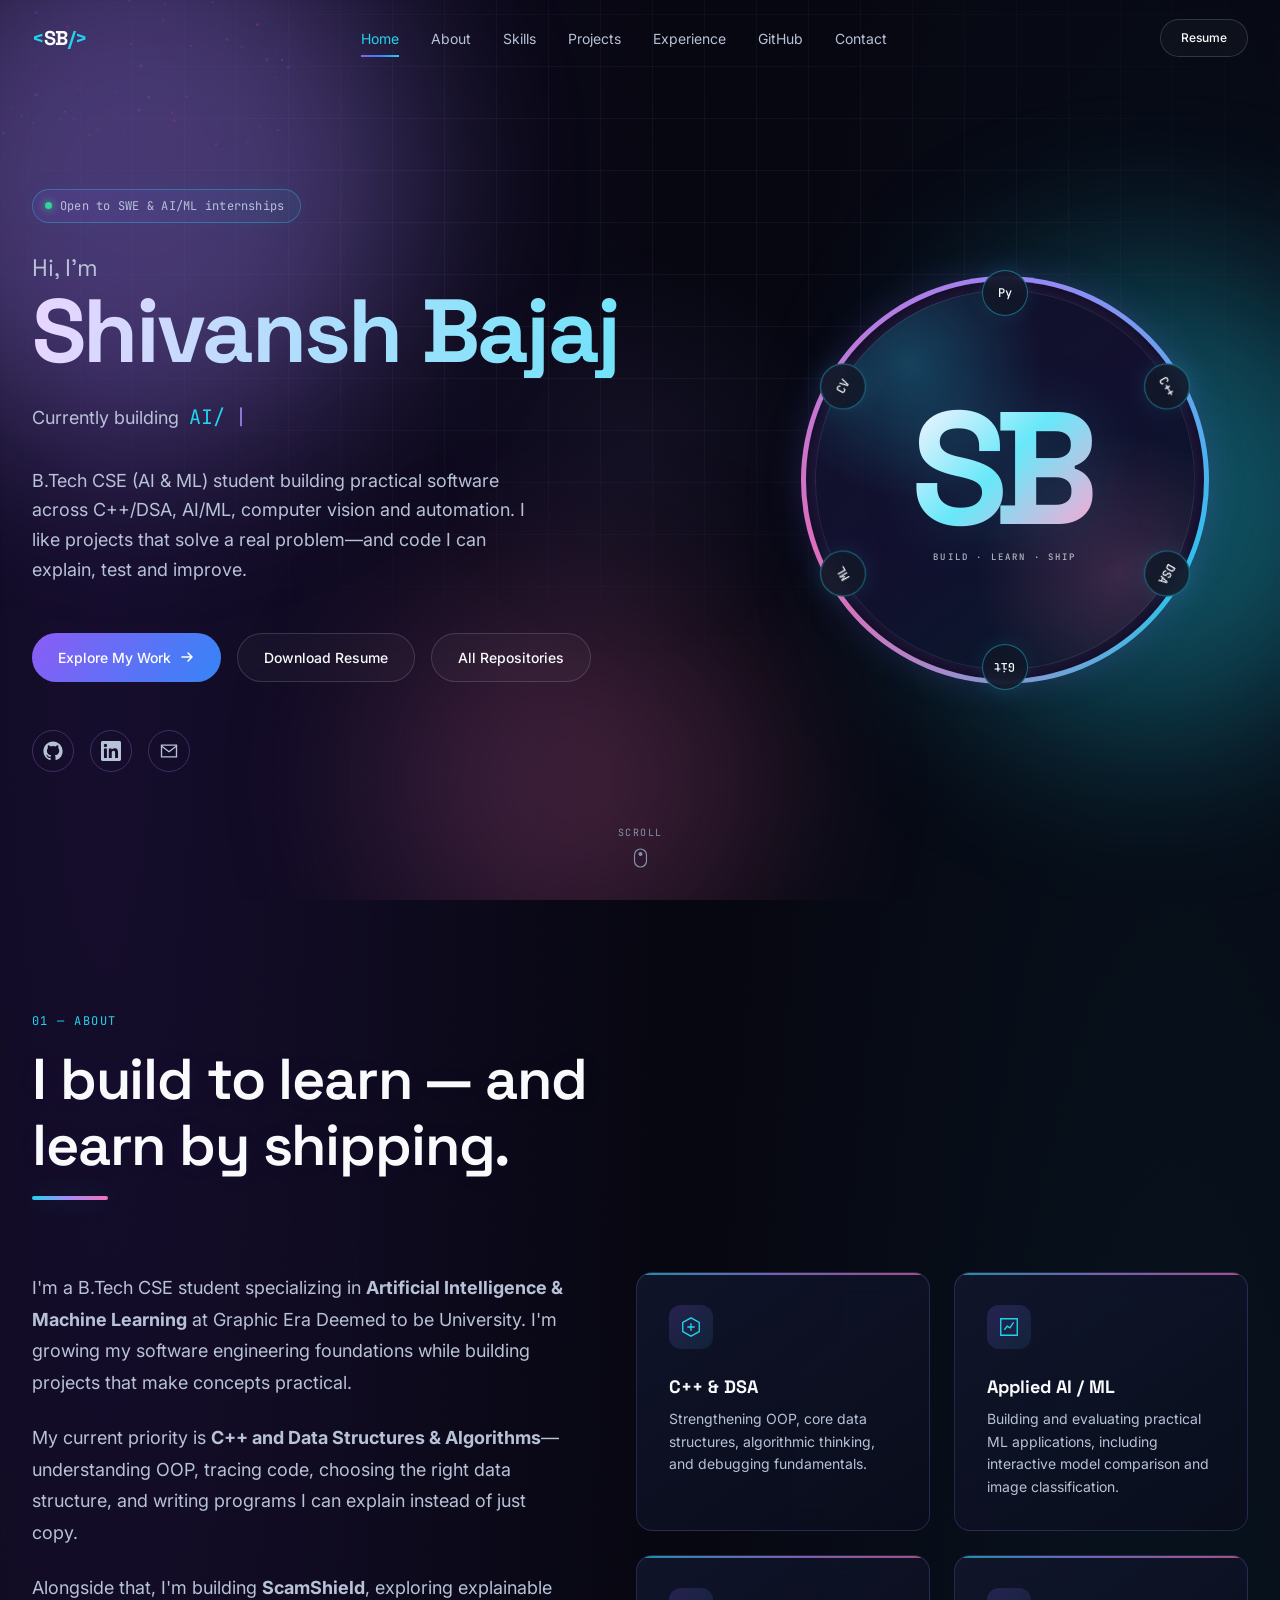
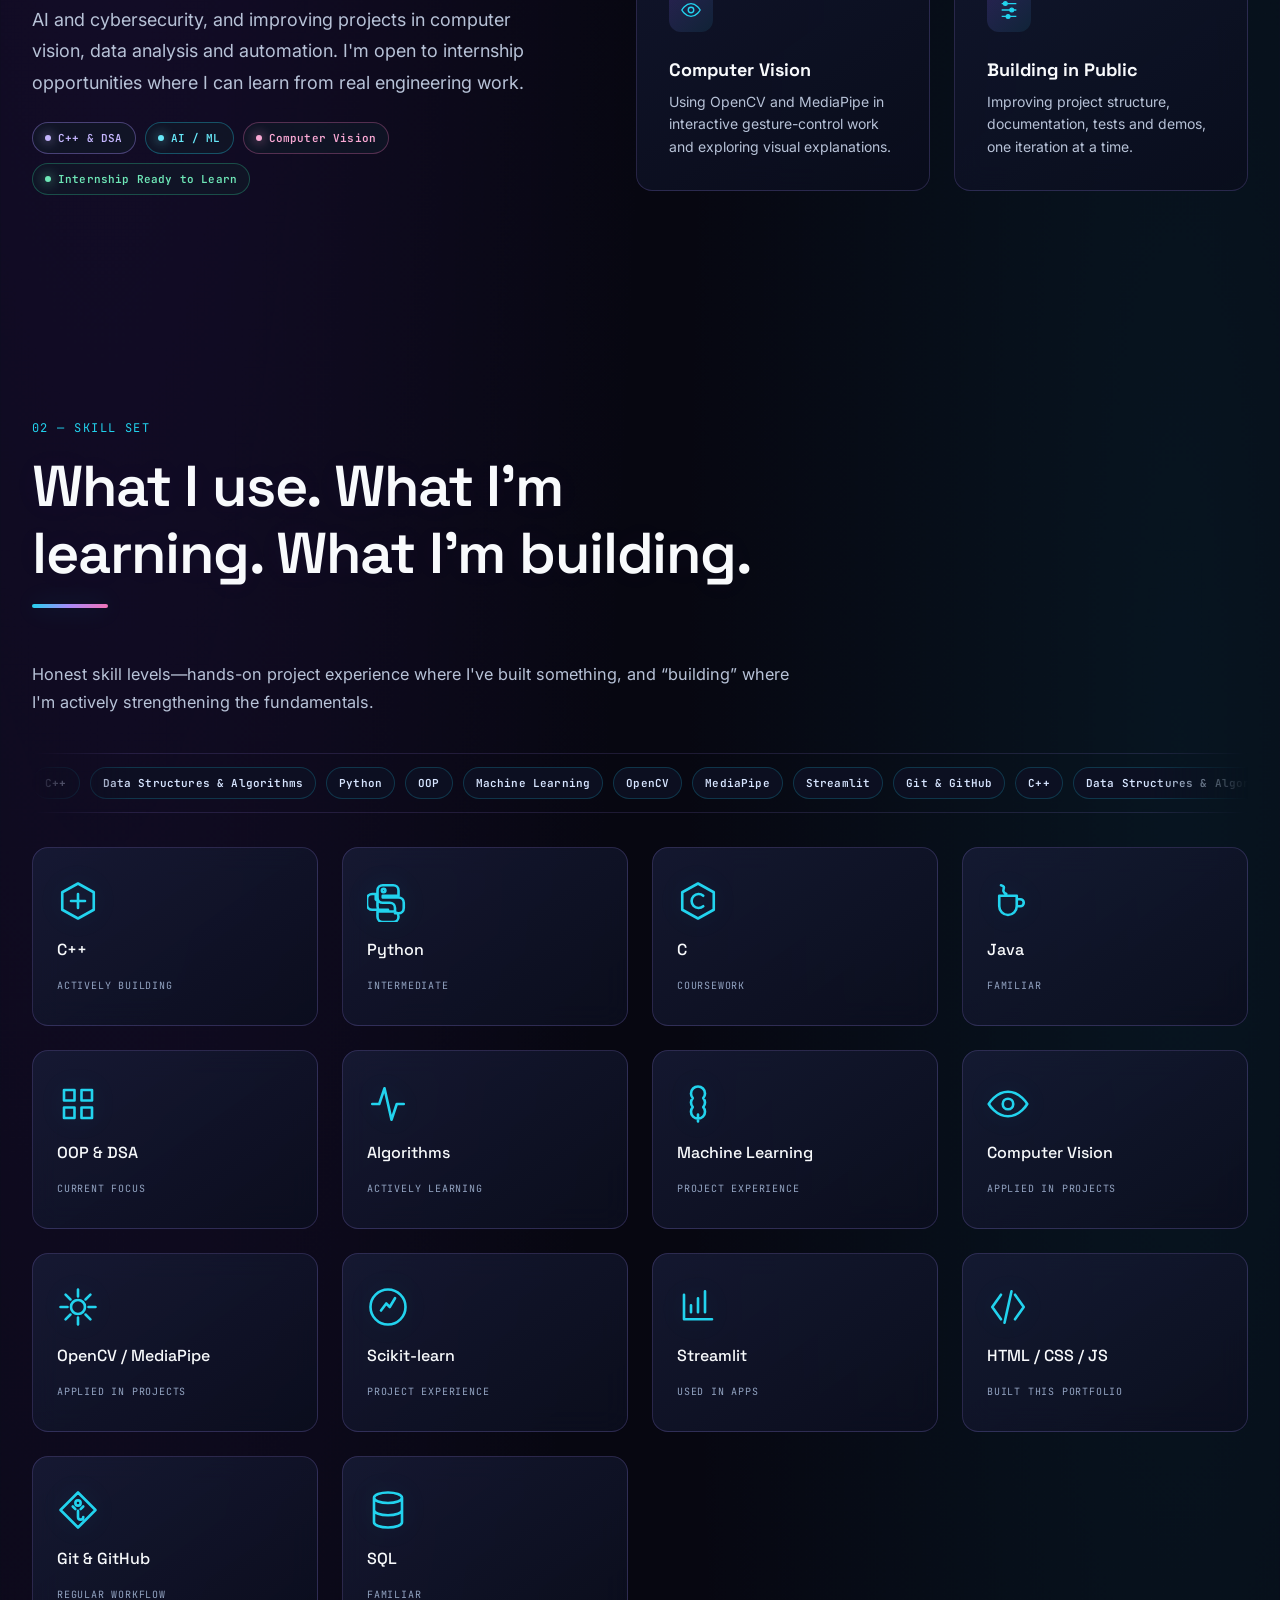
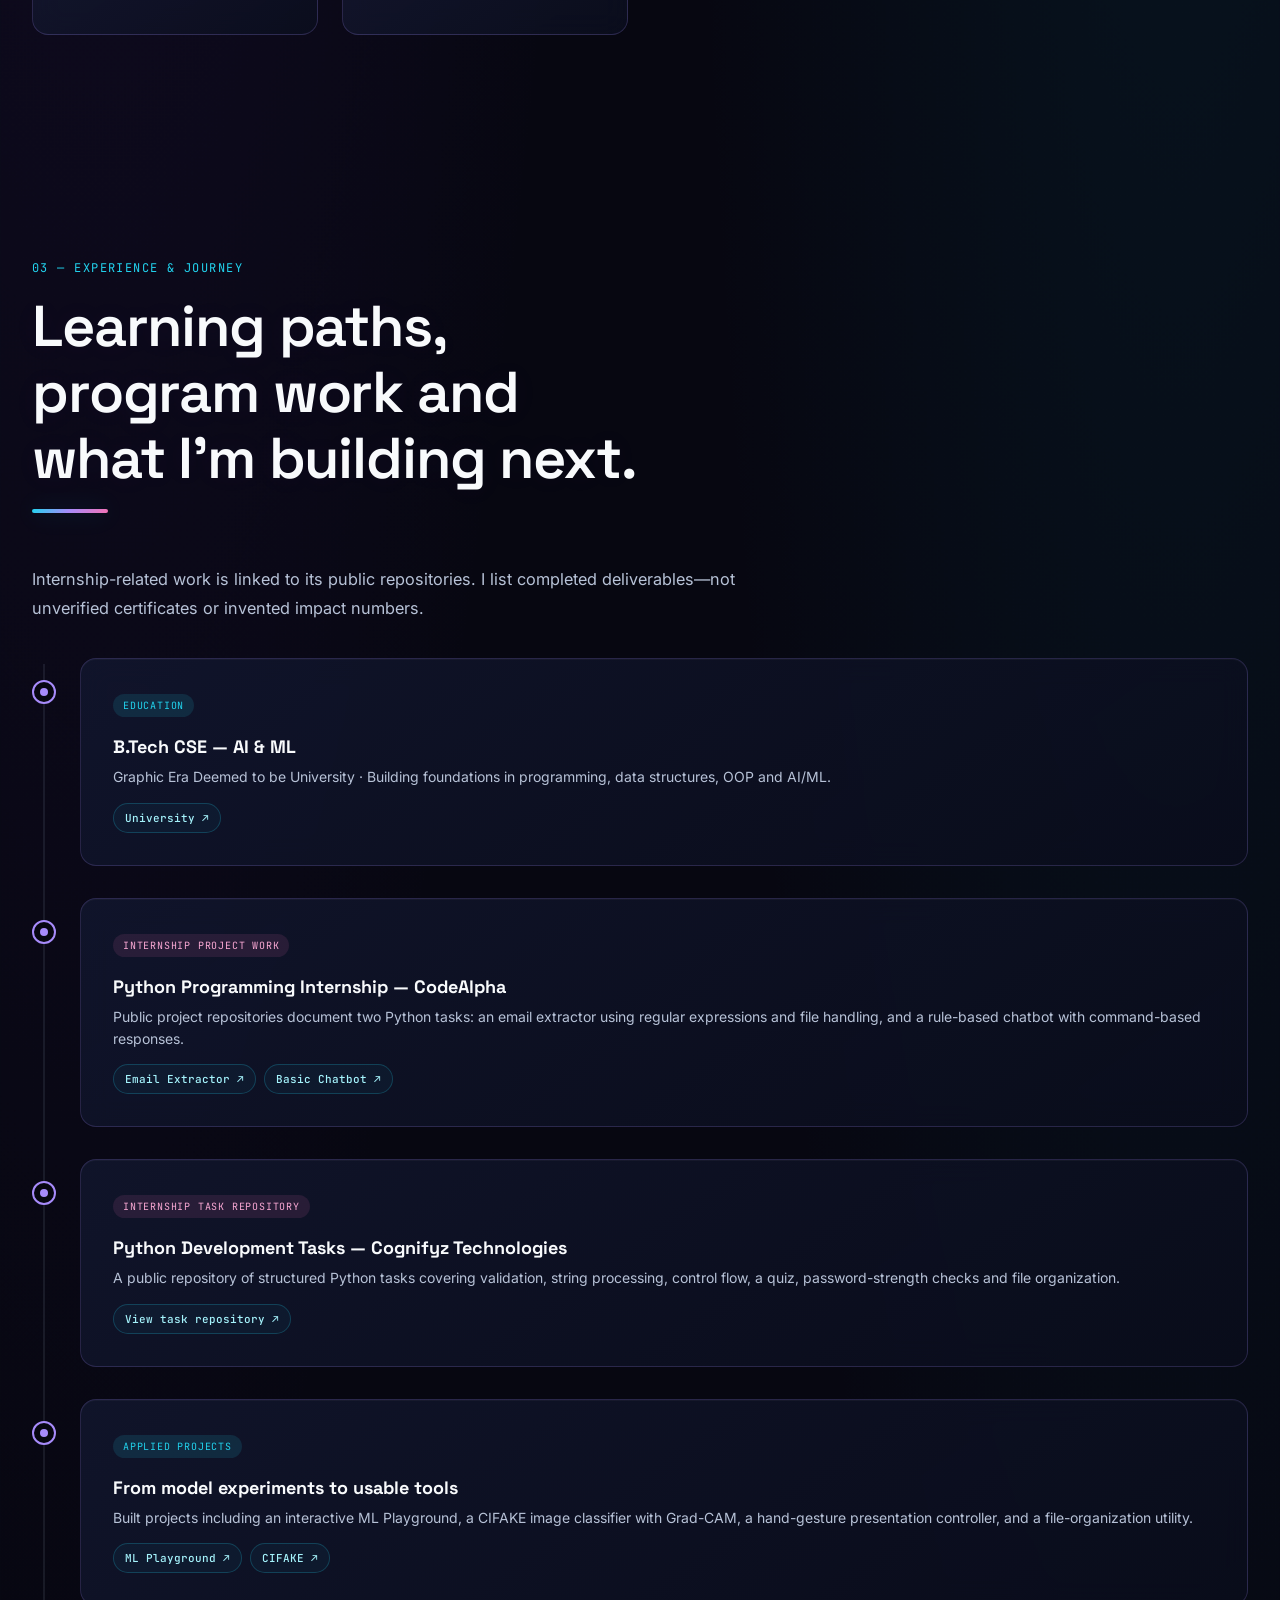
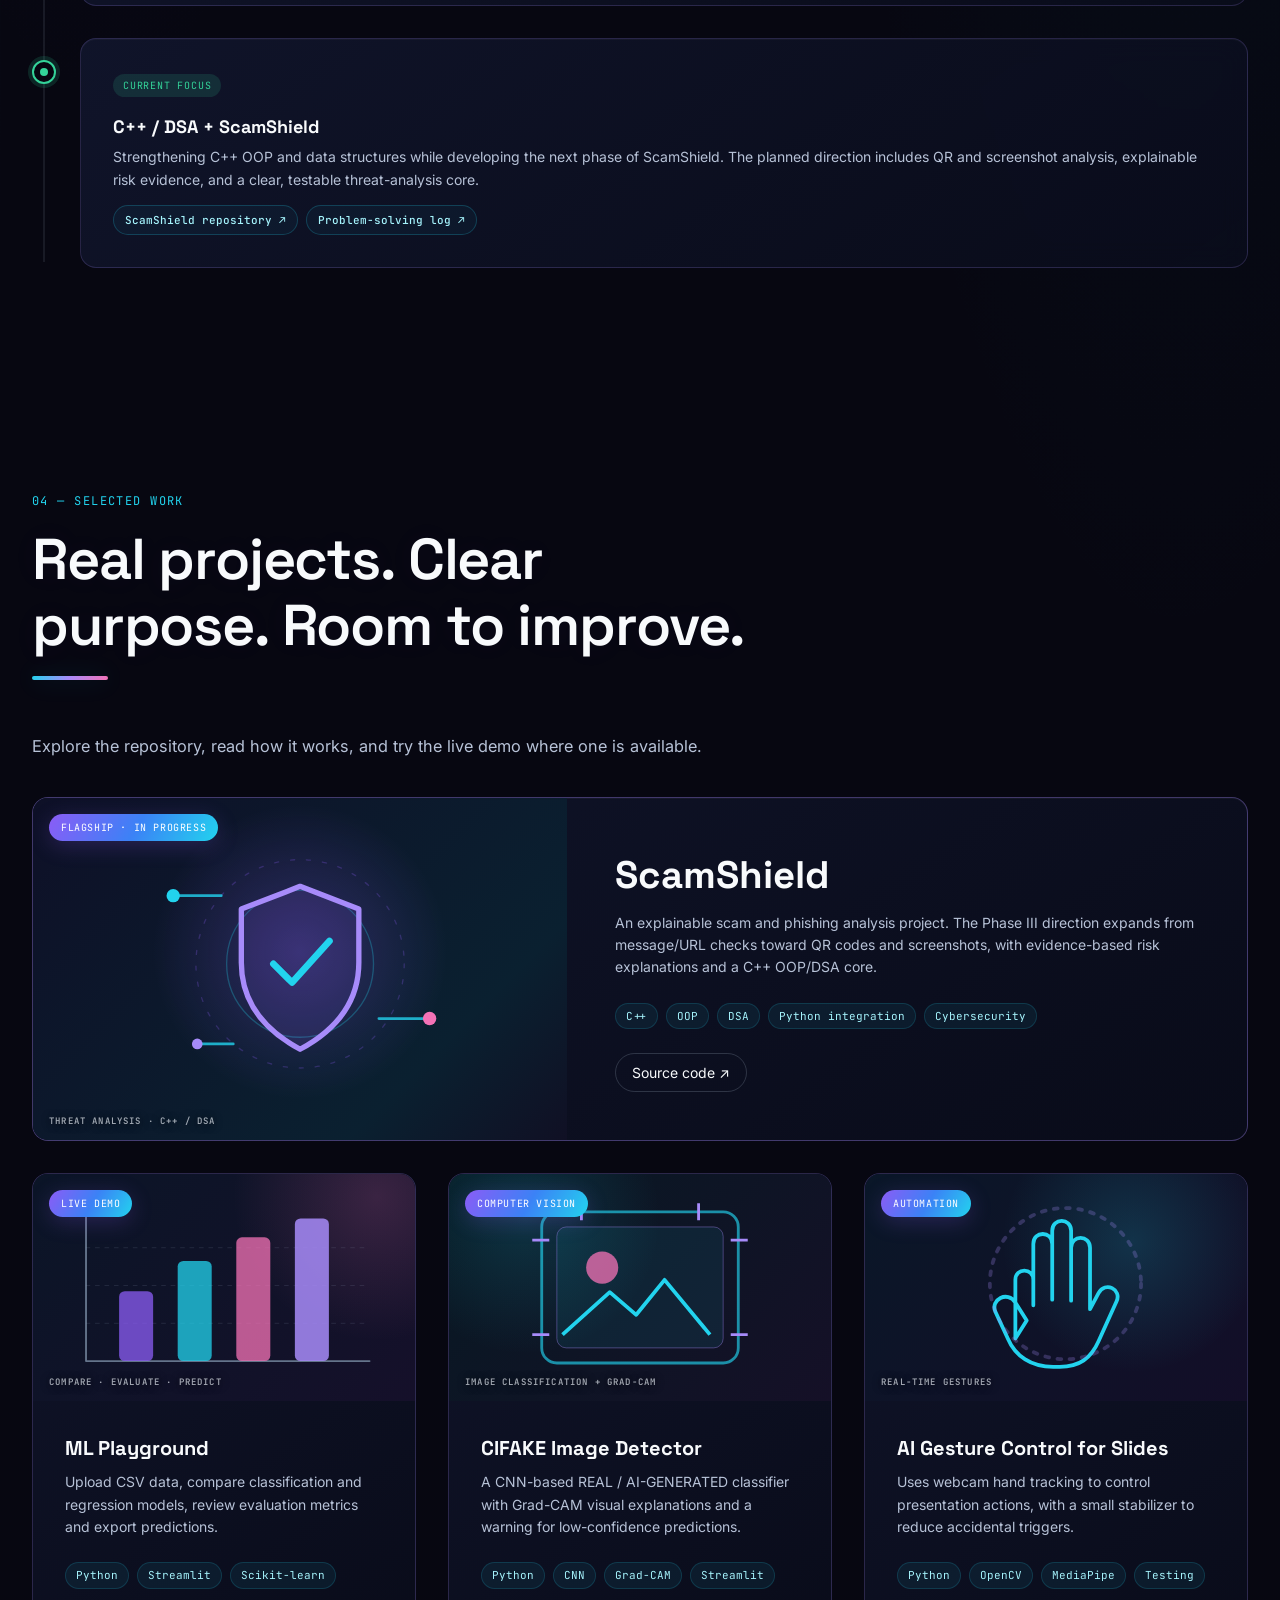
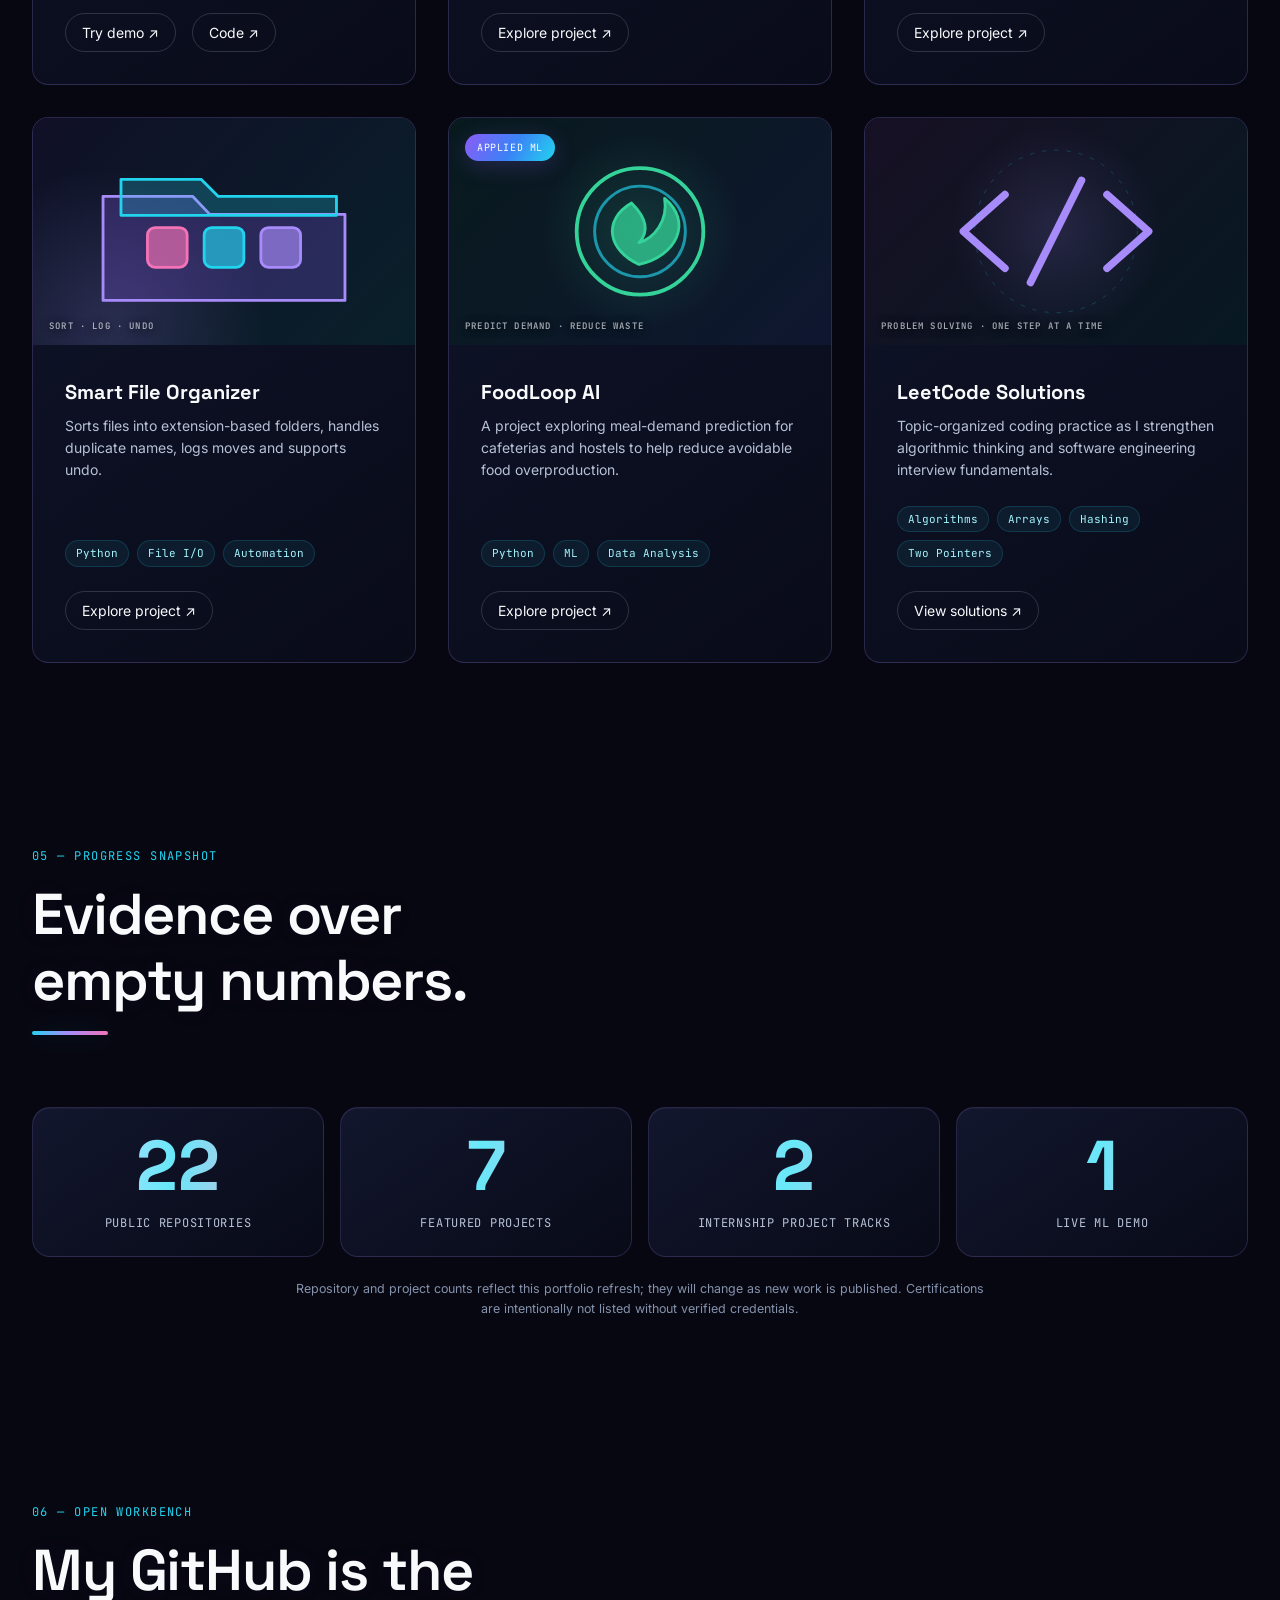
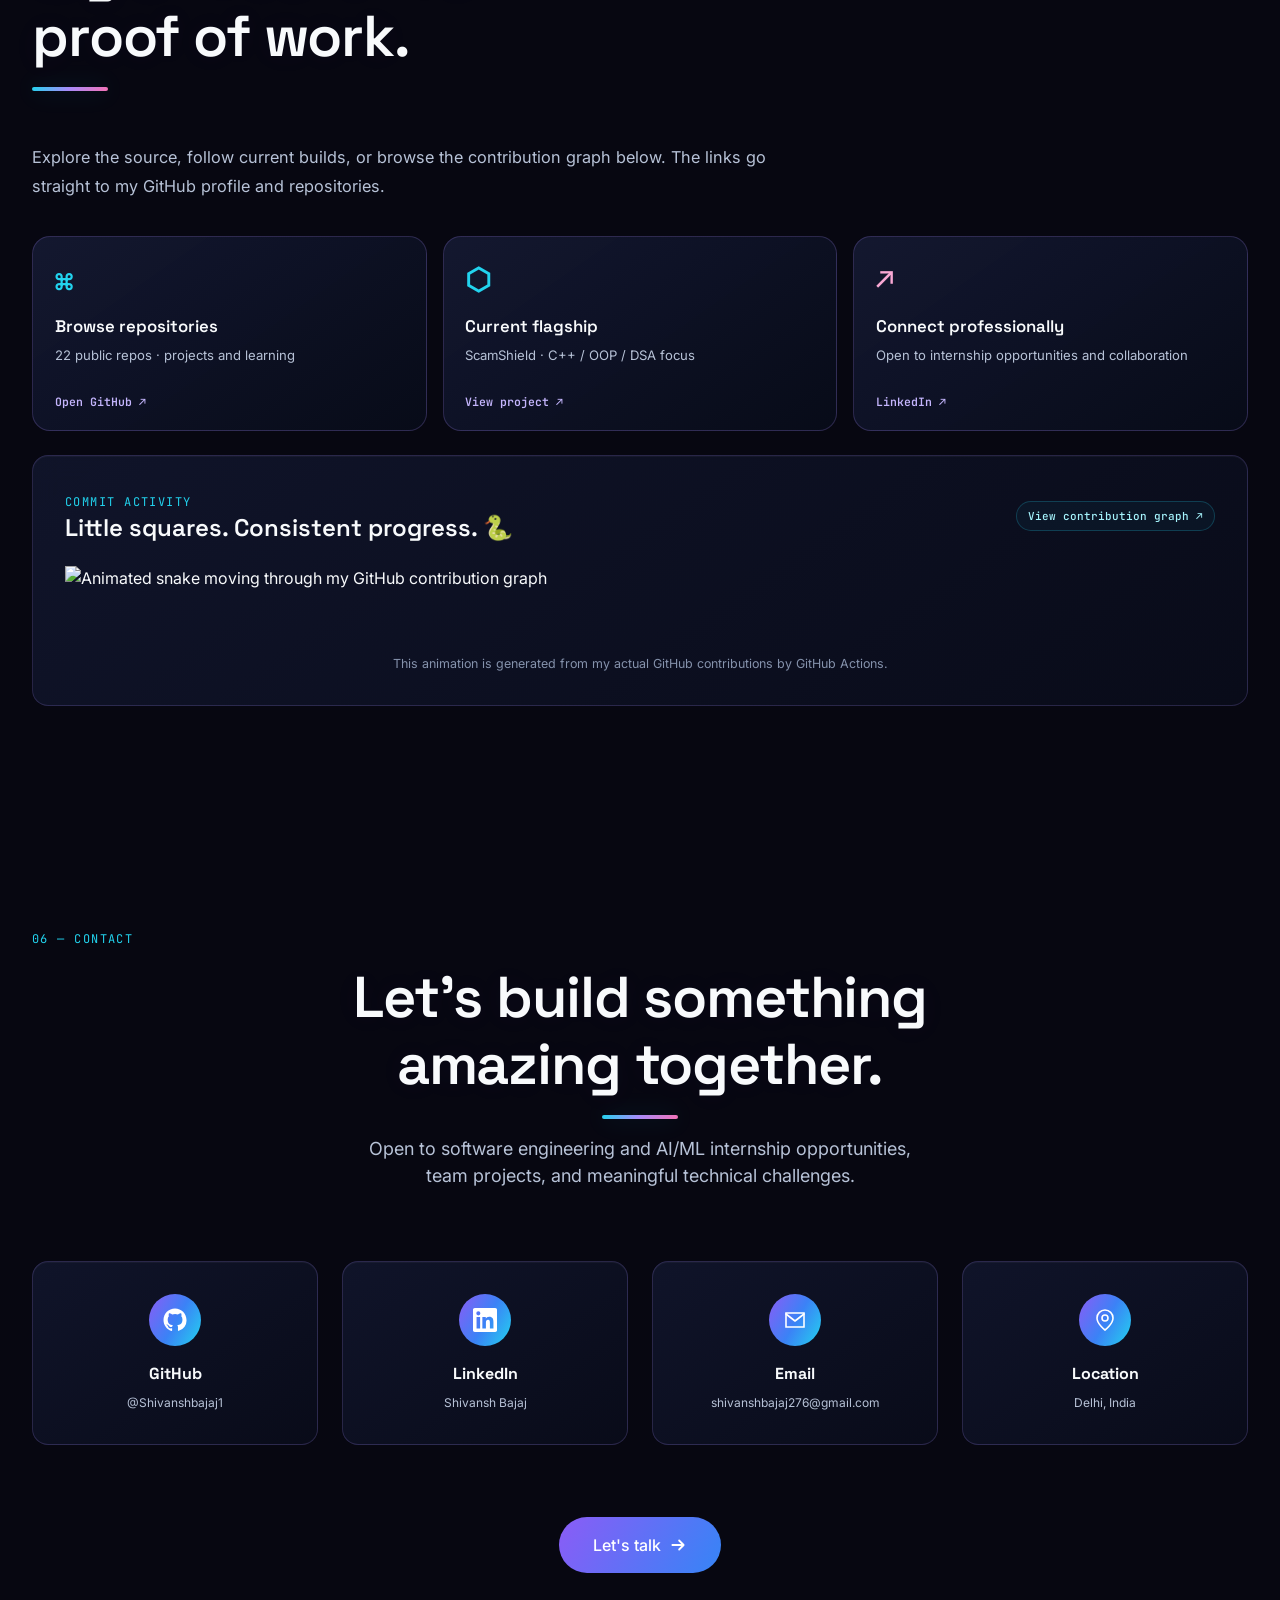
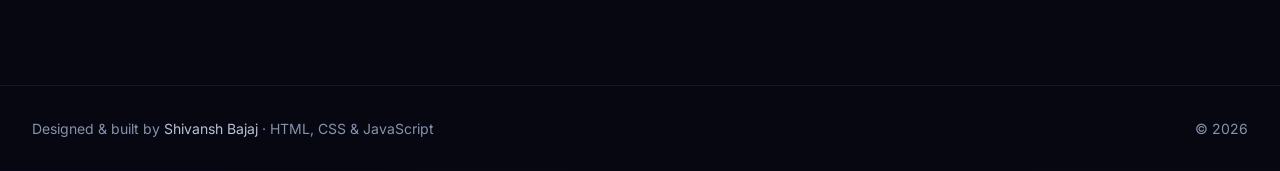
==== commit 2eb89d8e: "Refresh portfolio with current projects, internship project work and contribution snake" ====
--- a/index.html
+++ b/index.html
@@ -3,8 +3,13 @@
 <head>
 <meta charset="UTF-8">
 <meta name="viewport" content="width=device-width, initial-scale=1.0">
-<title>Shivansh Bajaj — AI/ML Engineer</title>
-<meta name="description" content="Shivansh Bajaj — AI/ML Engineering student building computer vision and machine learning software. Portfolio, projects, and contact.">
+<meta name="theme-color" content="#070711">
+<meta property="og:title" content="Shivansh Bajaj | Developer Portfolio">
+<meta property="og:description" content="C++ · DSA · AI/ML · Computer Vision · Practical projects">
+<meta property="og:type" content="website">
+<meta property="og:url" content="https://shivanshbajaj1.github.io/portfolio-website/">
+<title>Shivansh Bajaj | C++ · DSA · AI/ML Developer</title>
+<meta name="description" content="Shivansh Bajaj — B.Tech CSE (AI & ML) student building practical AI/ML, computer vision, automation, and cybersecurity projects.">
 
 <!-- Fonts -->
 <link rel="preconnect" href="https://fonts.googleapis.com">
@@ -16,6 +21,8 @@
 <link rel="stylesheet" href="css/main.css">
 <link rel="stylesheet" href="css/animations.css">
 <link rel="stylesheet" href="css/responsive.css">
+<link rel="stylesheet" href="css/refresh.css">
+<link rel="icon" type="image/svg+xml" href="assets/favicon.svg">
 </head>
 <body>
 
@@ -60,7 +67,8 @@
       <a href="#about" class="nav__link" data-section="about">About</a>
       <a href="#skills" class="nav__link" data-section="skills">Skills</a>
       <a href="#projects" class="nav__link" data-section="projects">Projects</a>
-      <a href="#journey" class="nav__link" data-section="journey">Journey</a>
+      <a href="#journey" class="nav__link" data-section="journey">Experience</a>
+      <a href="#github" class="nav__link" data-section="github">GitHub</a>
       <a href="#contact" class="nav__link" data-section="contact">Contact</a>
     </nav>
 
@@ -83,7 +91,8 @@
     <a href="#about" class="mobile-menu__link">About</a>
     <a href="#skills" class="mobile-menu__link">Skills</a>
     <a href="#projects" class="mobile-menu__link">Projects</a>
-    <a href="#journey" class="mobile-menu__link">Journey</a>
+    <a href="#journey" class="mobile-menu__link">Experience</a>
+    <a href="#github" class="mobile-menu__link">GitHub</a>
     <a href="#contact" class="mobile-menu__link">Contact</a>
     <a href="assets/Shivansh_Bajaj_Resume.pdf" class="btn btn--primary" download style="margin-top:2rem;">Download Resume</a>
   </nav>
@@ -96,7 +105,7 @@
     <div class="hero__inner">
 
       <div class="hero__left" data-reveal>
-        <p class="hero__eyebrow"><span class="hero__eyebrow-dot"></span>Available for AI/ML internships</p>
+        <p class="hero__eyebrow"><span class="hero__eyebrow-dot"></span>Open to SWE & AI/ML internships</p>
 
         <h1 class="hero__heading">
           <span class="hero__hi">Hi, I'm</span>
@@ -104,21 +113,24 @@
         </h1>
 
         <div class="hero__typewriter">
-          <span class="hero__typewriter-prefix">I build as a</span>
+          <span class="hero__typewriter-prefix">Currently building</span>
           <span class="hero__typewriter-text" id="typewriter"></span><span class="hero__cursor">|</span>
         </div>
 
         <p class="hero__desc">
-          Building intelligent software that turns machine learning models into things people can actually use — from vision systems that respond to a hand, to pipelines that turn raw data into decisions.
+          B.Tech CSE (AI & ML) student building practical software across C++/DSA, AI/ML, computer vision and automation. I like projects that solve a real problem—and code I can explain, test and improve.
         </p>
 
         <div class="hero__actions">
           <a href="#projects" class="btn btn--primary">
-            <span>Explore Projects</span>
+            <span>Explore My Work</span>
             <svg width="16" height="16" viewBox="0 0 16 16" fill="none"><path d="M3 8h10M9 4l4 4-4 4" stroke="currentColor" stroke-width="1.6" stroke-linecap="round" stroke-linejoin="round"/></svg>
           </a>
           <a href="assets/Shivansh_Bajaj_Resume.pdf" class="btn btn--ghost" download>
             <span>Download Resume</span>
+          </a>
+          <a href="https://github.com/Shivanshbajaj1?tab=repositories" target="_blank" rel="noopener" class="btn btn--ghost">
+            <span>All Repositories</span>
           </a>
         </div>
 
@@ -138,27 +150,17 @@
       <div class="hero__right" data-reveal data-reveal-delay="120">
         <div class="hero__portrait">
           <div class="hero__portrait-ring"></div>
-          <div class="hero__portrait-img">
-            <svg viewBox="0 0 200 200" width="100%" height="100%" role="img" aria-label="Abstract portrait avatar">
-              <defs>
-                <linearGradient id="avatarGrad" x1="0" y1="0" x2="1" y2="1">
-                  <stop offset="0%" stop-color="#8B5CF6"/>
-                  <stop offset="100%" stop-color="#3B82F6"/>
-                </linearGradient>
-              </defs>
-              <circle cx="100" cy="100" r="100" fill="#111827"/>
-              <circle cx="100" cy="82" r="34" fill="url(#avatarGrad)" opacity="0.9"/>
-              <path d="M40 190c6-42 34-64 60-64s54 22 60 64" fill="url(#avatarGrad)" opacity="0.9"/>
-            </svg>
+          <div class="hero__portrait-img hero__portrait-img--initials" aria-label="SB monogram">
+            <div class="hero__monogram"><span>SB</span><small>BUILD · LEARN · SHIP</small></div>
           </div>
           <div class="hero__orbit hero__orbit--1">
             <span class="hero__chip" data-tip="Python">Py</span>
           </div>
           <div class="hero__orbit hero__orbit--2">
-            <span class="hero__chip" data-tip="TensorFlow">TF</span>
+            <span class="hero__chip" data-tip="C++">C++</span>
           </div>
           <div class="hero__orbit hero__orbit--3">
-            <span class="hero__chip" data-tip="AWS">AWS</span>
+            <span class="hero__chip" data-tip="DSA">DSA</span>
           </div>
           <div class="hero__orbit hero__orbit--4">
             <span class="hero__chip" data-tip="Git">Git</span>
@@ -167,7 +169,7 @@
             <span class="hero__chip" data-tip="Machine Learning">ML</span>
           </div>
           <div class="hero__orbit hero__orbit--6">
-            <span class="hero__chip" data-tip="Artificial Intelligence">AI</span>
+            <span class="hero__chip" data-tip="Computer Vision">CV</span>
           </div>
         </div>
       </div>
@@ -184,43 +186,39 @@
   <section class="about" id="about">
     <div class="section-inner">
       <p class="section-eyebrow" data-reveal>01 — About</p>
-      <h2 class="section-heading" data-reveal>Someone who'd rather ship a working model than talk about one.</h2>
-
+      <h2 class="section-heading" data-reveal>I build to learn — and learn by shipping.</h2>
       <div class="about__grid">
         <div class="about__text" data-reveal>
-          <p>I'm a B.Tech Computer Science student specializing in AI &amp; ML at Graphic Era University, currently in my second year. Most of what I know, I learned by breaking something first — a gesture-recognition pipeline that misfired on every third frame, a model that overfit until I actually understood why.</p>
-          <p>I care about the gap between a notebook that works and a system someone can actually rely on. That means writing tests, structuring code so the next person (often future me) can read it, and treating "it works on my machine" as a starting point, not a finish line.</p>
-          <p>Right now I'm deepening my machine learning fundamentals, working through computer vision problems, and getting comfortable with AWS — while looking for an internship where I can trade textbook problems for real ones.</p>
-        </div>
-
+          <p>I'm a B.Tech CSE student specializing in <strong>Artificial Intelligence &amp; Machine Learning</strong> at Graphic Era Deemed to be University. I'm growing my software engineering foundations while building projects that make concepts practical.</p>
+          <p>My current priority is <strong>C++ and Data Structures &amp; Algorithms</strong>—understanding OOP, tracing code, choosing the right data structure, and writing programs I can explain instead of just copy.</p>
+          <p>Alongside that, I'm building <strong>ScamShield</strong>, exploring explainable AI and cybersecurity, and improving projects in computer vision, data analysis and automation. I'm open to internship opportunities where I can learn from real engineering work.</p>
+          <div class="about__badge-row" aria-label="Current focus">
+            <span class="focus-badge focus-badge--violet">C++ &amp; DSA</span>
+            <span class="focus-badge focus-badge--cyan">AI / ML</span>
+            <span class="focus-badge focus-badge--pink">Computer Vision</span>
+            <span class="focus-badge focus-badge--green">Internship Ready to Learn</span>
+          </div>
+        </div>
         <div class="about__cards" data-reveal data-reveal-delay="100">
           <div class="glass-card about__card">
-            <div class="about__card-icon">
-              <svg width="22" height="22" viewBox="0 0 24 24" fill="none" stroke="currentColor" stroke-width="1.5"><circle cx="12" cy="12" r="3"/><path d="M12 2v4M12 18v4M4.9 4.9l2.8 2.8M16.3 16.3l2.8 2.8M2 12h4M18 12h4M4.9 19.1l2.8-2.8M16.3 7.7l2.8-2.8"/></svg>
-            </div>
-            <h3>AI &amp; ML</h3>
-            <p>Building and debugging real models — from classical ML pipelines to computer vision systems that run in real time.</p>
+            <div class="about__card-icon"><svg width="22" height="22" viewBox="0 0 24 24" fill="none" stroke="currentColor" stroke-width="1.5"><path d="M12 2 21 7v10l-9 5-9-5V7l9-5Z M8 12h8 M12 8v8"/></svg></div>
+            <h3>C++ &amp; DSA</h3>
+            <p>Strengthening OOP, core data structures, algorithmic thinking, and debugging fundamentals.</p>
           </div>
           <div class="glass-card about__card">
-            <div class="about__card-icon">
-              <svg width="22" height="22" viewBox="0 0 24 24" fill="none" stroke="currentColor" stroke-width="1.5"><path d="M13 2 3 14h7l-1 8 10-12h-7l1-8Z" stroke-linejoin="round"/></svg>
-            </div>
-            <h3>Problem Solving</h3>
-            <p>Comfortable sitting with a bug until I understand the root cause, not just the symptom.</p>
+            <div class="about__card-icon"><svg width="22" height="22" viewBox="0 0 24 24" fill="none" stroke="currentColor" stroke-width="1.5"><path d="M3 3h18v18H3z M7 15l3-4 3 2 4-6"/></svg></div>
+            <h3>Applied AI / ML</h3>
+            <p>Building and evaluating practical ML applications, including interactive model comparison and image classification.</p>
           </div>
           <div class="glass-card about__card">
-            <div class="about__card-icon">
-              <svg width="22" height="22" viewBox="0 0 24 24" fill="none" stroke="currentColor" stroke-width="1.5"><path d="M6 19a4 4 0 0 1-1-7.87A5 5 0 0 1 15 8a4.5 4.5 0 0 1 1 8.9M8 19h9" stroke-linecap="round" stroke-linejoin="round"/></svg>
-            </div>
-            <h3>Cloud Computing</h3>
-            <p>Learning AWS fundamentals to take models beyond a local script and into something deployable.</p>
+            <div class="about__card-icon"><svg width="22" height="22" viewBox="0 0 24 24" fill="none" stroke="currentColor" stroke-width="1.5"><path d="M2 12s4-7 10-7 10 7 10 7-4 7-10 7S2 12 2 12Z"/><circle cx="12" cy="12" r="3"/></svg></div>
+            <h3>Computer Vision</h3>
+            <p>Using OpenCV and MediaPipe in interactive gesture-control work and exploring visual explanations.</p>
           </div>
           <div class="glass-card about__card">
-            <div class="about__card-icon">
-              <svg width="22" height="22" viewBox="0 0 24 24" fill="none" stroke="currentColor" stroke-width="1.5"><path d="M4 19.5A2.5 2.5 0 0 1 6.5 17H20M4 4.5A2.5 2.5 0 0 1 6.5 2H20v20H6.5A2.5 2.5 0 0 1 4 19.5v-15Z" stroke-linejoin="round"/></svg>
-            </div>
-            <h3>Continuous Learning</h3>
-            <p>Currently working through DSA, computer vision, and cloud fundamentals — one real project at a time.</p>
+            <div class="about__card-icon"><svg width="22" height="22" viewBox="0 0 24 24" fill="none" stroke="currentColor" stroke-width="1.5"><path d="M4 5h16M4 12h16M4 19h16"/><circle cx="8" cy="5" r="2" fill="currentColor"/><circle cx="15" cy="12" r="2" fill="currentColor"/><circle cx="11" cy="19" r="2" fill="currentColor"/></svg></div>
+            <h3>Building in Public</h3>
+            <p>Improving project structure, documentation, tests and demos, one iteration at a time.</p>
           </div>
         </div>
       </div>
@@ -230,11 +228,17 @@
   <!-- ============ SKILLS ============ -->
   <section class="skills" id="skills">
     <div class="section-inner">
-      <p class="section-eyebrow" data-reveal>02 — Skills</p>
-      <h2 class="section-heading" data-reveal>The stack behind the projects.</h2>
-
+      <p class="section-eyebrow" data-reveal>02 — Skill Set</p>
+      <h2 class="section-heading" data-reveal>What I use. What I'm learning. What I'm building.</h2>
+      <p class="section-intro" data-reveal>Honest skill levels—hands-on project experience where I've built something, and “building” where I'm actively strengthening the fundamentals.</p>
+      <div class="skills__marquee" aria-label="Core skills">
+        <div class="skills__marquee-track">
+          <span>C++</span><span>Data Structures &amp; Algorithms</span><span>Python</span><span>OOP</span><span>Machine Learning</span><span>OpenCV</span><span>MediaPipe</span><span>Streamlit</span><span>Git &amp; GitHub</span>
+          <span aria-hidden="true">C++</span><span aria-hidden="true">Data Structures &amp; Algorithms</span><span aria-hidden="true">Python</span><span aria-hidden="true">OOP</span><span aria-hidden="true">Machine Learning</span><span aria-hidden="true">OpenCV</span><span aria-hidden="true">MediaPipe</span><span aria-hidden="true">Streamlit</span><span aria-hidden="true">Git &amp; GitHub</span>
+        </div>
+      </div>
       <div class="skills__grid" data-reveal data-reveal-delay="80">
-        <!-- populated via JS icon map for consistency -->
+        <!-- Skills are rendered from js/main.js; labels intentionally describe learning stage. -->
       </div>
     </div>
   </section>
@@ -242,81 +246,63 @@
   <!-- ============ LEARNING JOURNEY ============ -->
   <section class="journey" id="journey">
     <div class="section-inner">
-      <p class="section-eyebrow" data-reveal>03 — Journey</p>
-      <h2 class="section-heading" data-reveal>How I got from "hello world" to here.</h2>
-
+      <p class="section-eyebrow" data-reveal>03 — Experience &amp; Journey</p>
+      <h2 class="section-heading" data-reveal>Learning paths, program work and what I'm building next.</h2>
+      <p class="section-intro" data-reveal>Internship-related work is linked to its public repositories. I list completed deliverables—not unverified certificates or invented impact numbers.</p>
       <div class="timeline">
         <div class="timeline__line" aria-hidden="true"><div class="timeline__line-fill" id="timelineFill"></div></div>
-
         <div class="timeline__item" data-reveal>
           <div class="timeline__dot"></div>
           <div class="glass-card timeline__card">
-            <span class="timeline__tag">Foundations</span>
-            <h3>Started B.Tech CSE (AI &amp; ML)</h3>
-            <p>Began the degree at Graphic Era University, specializing in AI &amp; ML from year one.</p>
-          </div>
-        </div>
-
+            <span class="timeline__tag">Education</span>
+            <h3>B.Tech CSE — AI &amp; ML</h3>
+            <p>Graphic Era Deemed to be University · Building foundations in programming, data structures, OOP and AI/ML.</p>
+            <div class="timeline__links"><a class="timeline__link" href="https://www.geu.ac.in/" target="_blank" rel="noopener">University ↗</a></div>
+          </div>
+        </div>
         <div class="timeline__item" data-reveal>
           <div class="timeline__dot"></div>
           <div class="glass-card timeline__card">
-            <span class="timeline__tag">Language</span>
-            <h3>Learned Python</h3>
-            <p>Built a real working foundation — data structures, OOP, and enough fluency to stop translating from other languages in my head.</p>
-          </div>
-        </div>
-
+            <span class="timeline__tag timeline__tag--program">Internship project work</span>
+            <h3>Python Programming Internship — CodeAlpha</h3>
+            <p>Public project repositories document two Python tasks: an email extractor using regular expressions and file handling, and a rule-based chatbot with command-based responses.</p>
+            <div class="timeline__links">
+              <a class="timeline__link" href="https://github.com/Shivanshbajaj1/CodeAlpha_EmailExtractor" target="_blank" rel="noopener">Email Extractor ↗</a>
+              <a class="timeline__link" href="https://github.com/Shivanshbajaj1/CodeAlpha_BasicChatbot" target="_blank" rel="noopener">Basic Chatbot ↗</a>
+            </div>
+          </div>
+        </div>
         <div class="timeline__item" data-reveal>
           <div class="timeline__dot"></div>
           <div class="glass-card timeline__card">
-            <span class="timeline__tag">Core CS</span>
-            <h3>Started Data Structures &amp; Algorithms</h3>
-            <p>Working through arrays, linked lists, stacks, and hashing — the concepts, not just problems to memorize.</p>
-          </div>
-        </div>
-
+            <span class="timeline__tag timeline__tag--program">Internship task repository</span>
+            <h3>Python Development Tasks — Cognifyz Technologies</h3>
+            <p>A public repository of structured Python tasks covering validation, string processing, control flow, a quiz, password-strength checks and file organization.</p>
+            <div class="timeline__links"><a class="timeline__link" href="https://github.com/Shivanshbajaj1/Cognifyz-Python-Internship" target="_blank" rel="noopener">View task repository ↗</a></div>
+          </div>
+        </div>
         <div class="timeline__item" data-reveal>
           <div class="timeline__dot"></div>
           <div class="glass-card timeline__card">
-            <span class="timeline__tag">Building</span>
-            <h3>Built Python Projects</h3>
-            <p>Moved from tutorials to shipped work — a spam classifier and a house price predictor, both with real pipelines and Streamlit apps.</p>
-          </div>
-        </div>
-
-        <div class="timeline__item" data-reveal>
-          <div class="timeline__dot"></div>
-          <div class="glass-card timeline__card">
-            <span class="timeline__tag">ML</span>
-            <h3>Started Machine Learning</h3>
-            <p>Went from scikit-learn tutorials to building and evaluating models on real, messy data.</p>
-          </div>
-        </div>
-
-        <div class="timeline__item" data-reveal>
-          <div class="timeline__dot"></div>
-          <div class="glass-card timeline__card">
-            <span class="timeline__tag">Cloud</span>
-            <h3>Learning AWS</h3>
-            <p>Currently building fundamentals in cloud infrastructure to deploy models beyond a local machine.</p>
-          </div>
-        </div>
-
-        <div class="timeline__item" data-reveal>
-          <div class="timeline__dot"></div>
-          <div class="glass-card timeline__card">
-            <span class="timeline__tag">Vision</span>
-            <h3>Learning Computer Vision</h3>
-            <p>Built a real-time hand gesture recognition system with MediaPipe and OpenCV — my most technically demanding project yet.</p>
-          </div>
-        </div>
-
+            <span class="timeline__tag">Applied projects</span>
+            <h3>From model experiments to usable tools</h3>
+            <p>Built projects including an interactive ML Playground, a CIFAKE image classifier with Grad-CAM, a hand-gesture presentation controller, and a file-organization utility.</p>
+            <div class="timeline__links">
+              <a class="timeline__link" href="https://github.com/Shivanshbajaj1/ML-Playground" target="_blank" rel="noopener">ML Playground ↗</a>
+              <a class="timeline__link" href="https://github.com/Shivanshbajaj1/CIFAKE" target="_blank" rel="noopener">CIFAKE ↗</a>
+            </div>
+          </div>
+        </div>
         <div class="timeline__item timeline__item--current" data-reveal>
           <div class="timeline__dot timeline__dot--current"></div>
           <div class="glass-card timeline__card timeline__card--current">
-            <span class="timeline__tag timeline__tag--live">Now</span>
-            <h3>Preparing for AI/ML Internship</h3>
-            <p>Sharpening my portfolio, deepening ML fundamentals, and actively looking for an internship where I can work on real-world problems.</p>
+            <span class="timeline__tag timeline__tag--live">Current focus</span>
+            <h3>C++ / DSA + ScamShield</h3>
+            <p>Strengthening C++ OOP and data structures while developing the next phase of ScamShield. The planned direction includes QR and screenshot analysis, explainable risk evidence, and a clear, testable threat-analysis core.</p>
+            <div class="timeline__links">
+              <a class="timeline__link" href="https://github.com/Shivanshbajaj1/ScamShield-PBL" target="_blank" rel="noopener">ScamShield repository ↗</a>
+              <a class="timeline__link" href="https://github.com/Shivanshbajaj1/leetcode-solutions" target="_blank" rel="noopener">Problem-solving log ↗</a>
+            </div>
           </div>
         </div>
       </div>
@@ -326,157 +312,174 @@
   <!-- ============ PROJECTS ============ -->
   <section class="projects" id="projects">
     <div class="section-inner">
-      <p class="section-eyebrow" data-reveal>04 — Featured Work</p>
-      <h2 class="section-heading" data-reveal>Projects, not just repositories.</h2>
-
+      <p class="section-eyebrow" data-reveal>04 — Selected Work</p>
+      <h2 class="section-heading" data-reveal>Real projects. Clear purpose. Room to improve.</h2>
+      <p class="section-intro" data-reveal>Explore the repository, read how it works, and try the live demo where one is available.</p>
       <div class="projects__grid">
-
         <article class="project-card project-card--featured glass-card" data-reveal>
           <div class="project-card__media">
-            <div class="project-card__visual project-card__visual--gesture">
-              <svg viewBox="0 0 400 240" width="100%" height="100%" preserveAspectRatio="xMidYMid slice">
-                <defs>
-                  <linearGradient id="pcGrad1" x1="0" y1="0" x2="1" y2="1">
-                    <stop offset="0%" stop-color="#8B5CF6" stop-opacity="0.5"/>
-                    <stop offset="100%" stop-color="#3B82F6" stop-opacity="0.3"/>
-                  </linearGradient>
-                </defs>
-                <rect width="400" height="240" fill="#0b1120"/>
-                <g opacity="0.9">
-                  <circle cx="200" cy="120" r="55" fill="none" stroke="url(#pcGrad1)" stroke-width="2"/>
-                  <circle cx="200" cy="120" r="90" fill="none" stroke="url(#pcGrad1)" stroke-width="1" stroke-dasharray="4 6"/>
-                  <path d="M170 150 Q175 95 195 90 Q198 70 210 72 Q214 55 226 60 Q232 48 242 58 Q248 70 240 100 L235 150 Z" fill="url(#pcGrad1)" stroke="#8B5CF6" stroke-width="1.5"/>
+            <div class="project-card__visual project-card__visual--scamshield">
+              <svg viewBox="0 0 400 240" role="img" aria-label="Shield and evidence network illustration">
+                <g fill="none" stroke-linecap="round" stroke-linejoin="round">
+                  <circle cx="200" cy="116" r="78" stroke="#8B5CF6" stroke-opacity=".25" stroke-dasharray="3 9"/>
+                  <circle cx="200" cy="116" r="55" stroke="#22D3EE" stroke-opacity=".28"/>
+                  <path d="M200 58 244 75v40c0 31-18 51-44 65-26-14-44-34-44-65V75z" stroke="#A78BFA" stroke-width="4" fill="#8B5CF6" fill-opacity=".12"/>
+                  <path d="m180 116 14 14 28-31" stroke="#22D3EE" stroke-width="5"/>
+                  <path d="M105 65h36M259 157h38M123 176h27" stroke="#22D3EE" stroke-width="2" stroke-opacity=".8"/>
+                  <circle cx="105" cy="65" r="5" fill="#22D3EE"/><circle cx="297" cy="157" r="5" fill="#F472B6"/><circle cx="123" cy="176" r="4" fill="#A78BFA"/>
                 </g>
               </svg>
-            </div>
-            <span class="project-card__badge">Flagship</span>
+              <span class="project-visual-label">THREAT ANALYSIS · C++ / DSA</span>
+            </div>
+            <span class="project-card__badge">Flagship · In Progress</span>
           </div>
           <div class="project-card__body">
-            <h3>AI Gesture Control for Google Slides</h3>
-            <p>Control presentation slides in real time using nothing but hand gestures — built with a custom stabilization layer to eliminate flicker and single-frame misfires.</p>
-            <div class="project-card__tech">
-              <span>Python</span><span>OpenCV</span><span>MediaPipe</span>
-            </div>
+            <h3>ScamShield</h3>
+            <p>An explainable scam and phishing analysis project. The Phase III direction expands from message/URL checks toward QR codes and screenshots, with evidence-based risk explanations and a C++ OOP/DSA core.</p>
+            <div class="project-card__tech"><span>C++</span><span>OOP</span><span>DSA</span><span>Python integration</span><span>Cybersecurity</span></div>
             <div class="project-card__links">
-              <a href="https://github.com/Shivanshbajaj1/AI-Gesture-Control-Slides" target="_blank" rel="noopener" class="project-card__link">
-                <svg width="16" height="16" viewBox="0 0 24 24" fill="currentColor"><path d="M12 .5C5.65.5.5 5.65.5 12c0 5.08 3.29 9.39 7.86 10.91.57.1.79-.25.79-.55 0-.27-.01-1.17-.02-2.12-3.2.7-3.87-1.36-3.87-1.36-.53-1.34-1.29-1.7-1.29-1.7-1.05-.72.08-.7.08-.7 1.16.08 1.78 1.19 1.78 1.19 1.03 1.77 2.71 1.26 3.37.96.1-.75.4-1.26.73-1.55-2.55-.29-5.23-1.28-5.23-5.68 0-1.25.45-2.28 1.19-3.08-.12-.29-.52-1.46.11-3.05 0 0 .97-.31 3.18 1.18a11 11 0 0 1 5.8 0c2.21-1.49 3.18-1.18 3.18-1.18.63 1.59.23 2.76.11 3.05.74.8 1.19 1.83 1.19 3.08 0 4.41-2.69 5.38-5.25 5.67.41.35.78 1.05.78 2.11 0 1.53-.01 2.76-.01 3.13 0 .3.21.66.79.55A10.52 10.52 0 0 0 23.5 12c0-6.35-5.15-11.5-11.5-11.5Z"/></svg>
-                Code
-              </a>
-            </div>
+              <a href="https://github.com/Shivanshbajaj1/ScamShield-PBL" target="_blank" rel="noopener" class="project-card__link">Source code ↗</a>
+            </div>
+          </div>
+        </article>
+
+        <article class="project-card glass-card" data-reveal data-reveal-delay="50">
+          <div class="project-card__media">
+            <div class="project-card__visual project-card__visual--ml">
+              <svg viewBox="0 0 400 240" role="img" aria-label="Model comparison chart illustration">
+                <g fill="none" stroke-linecap="round" stroke-linejoin="round">
+                  <path d="M54 38v160h300" stroke="#64748B" stroke-width="2"/>
+                  <path d="M54 158h300M54 118h300M54 78h300" stroke="#94A3B8" stroke-opacity=".16" stroke-dasharray="4 6"/>
+                  <rect x="89" y="124" width="36" height="74" rx="6" fill="#8B5CF6" fill-opacity=".75"/>
+                  <rect x="151" y="92" width="36" height="106" rx="6" fill="#22D3EE" fill-opacity=".75"/>
+                  <rect x="213" y="67" width="36" height="131" rx="6" fill="#F472B6" fill-opacity=".75"/>
+                  <rect x="275" y="47" width="36" height="151" rx="6" fill="#A78BFA" fill-opacity=".85"/>
+                </g>
+              </svg>
+              <span class="project-visual-label">COMPARE · EVALUATE · PREDICT</span>
+            </div>
+            <span class="project-card__badge">Live demo</span>
+          </div>
+          <div class="project-card__body">
+            <h3>ML Playground</h3>
+            <p>Upload CSV data, compare classification and regression models, review evaluation metrics and export predictions.</p>
+            <div class="project-card__tech"><span>Python</span><span>Streamlit</span><span>Scikit-learn</span></div>
+            <div class="project-card__links">
+              <a href="https://ml-playground-g3ys9nbggvlkbvpfefmkq5.streamlit.app/" target="_blank" rel="noopener" class="project-card__link">Try demo ↗</a>
+              <a href="https://github.com/Shivanshbajaj1/ML-Playground" target="_blank" rel="noopener" class="project-card__link">Code ↗</a>
+            </div>
+          </div>
+        </article>
+
+        <article class="project-card glass-card" data-reveal data-reveal-delay="100">
+          <div class="project-card__media">
+            <div class="project-card__visual project-card__visual--cifake">
+              <svg viewBox="0 0 400 240" role="img" aria-label="Image classification frame illustration">
+                <g fill="none" stroke-linejoin="round">
+                  <rect x="96" y="40" width="208" height="160" rx="16" stroke="#22D3EE" stroke-opacity=".65" stroke-width="3"/>
+                  <rect x="112" y="56" width="176" height="128" rx="10" fill="#22D3EE" fill-opacity=".08" stroke="#A78BFA" stroke-opacity=".4"/>
+                  <circle cx="160" cy="99" r="17" fill="#F472B6" fill-opacity=".75"/>
+                  <path d="m118 170 50-45 28 24 30-37 48 58" stroke="#22D3EE" stroke-width="4"/>
+                  <path d="M138 31v18M262 31v18M86 70h18M296 70h18M86 170h18M296 170h18" stroke="#A78BFA" stroke-width="3"/>
+                </g>
+              </svg>
+              <span class="project-visual-label">IMAGE CLASSIFICATION + GRAD-CAM</span>
+            </div>
+            <span class="project-card__badge">Computer Vision</span>
+          </div>
+          <div class="project-card__body">
+            <h3>CIFAKE Image Detector</h3>
+            <p>A CNN-based REAL / AI-GENERATED classifier with Grad-CAM visual explanations and a warning for low-confidence predictions.</p>
+            <div class="project-card__tech"><span>Python</span><span>CNN</span><span>Grad-CAM</span><span>Streamlit</span></div>
+            <div class="project-card__links"><a href="https://github.com/Shivanshbajaj1/CIFAKE" target="_blank" rel="noopener" class="project-card__link">Explore project ↗</a></div>
+          </div>
+        </article>
+
+        <article class="project-card glass-card" data-reveal data-reveal-delay="40">
+          <div class="project-card__media">
+            <div class="project-card__visual project-card__visual--gesture">
+              <svg viewBox="0 0 400 240" role="img" aria-label="Hand tracking illustration">
+                <g fill="none" stroke="#22D3EE" stroke-linecap="round" stroke-linejoin="round" stroke-width="4">
+                  <path d="M157 174v-62c0-13 19-13 19 0v27-65c0-14 20-14 20 0v59-73c0-14 20-14 20 0v74-56c0-14 20-14 20 0v65l9-17c7-13 25-4 19 9l-19 42c-8 18-20 27-41 27h-7c-23 0-40-11-48-30l-13-28c-6-13 13-23 21-10l12 19Z"/>
+                  <circle cx="210" cy="116" r="80" stroke="#A78BFA" stroke-opacity=".25" stroke-dasharray="4 9"/>
+                </g>
+              </svg>
+              <span class="project-visual-label">REAL-TIME GESTURES</span>
+            </div>
+            <span class="project-card__badge">Automation</span>
+          </div>
+          <div class="project-card__body">
+            <h3>AI Gesture Control for Slides</h3>
+            <p>Uses webcam hand tracking to control presentation actions, with a small stabilizer to reduce accidental triggers.</p>
+            <div class="project-card__tech"><span>Python</span><span>OpenCV</span><span>MediaPipe</span><span>Testing</span></div>
+            <div class="project-card__links"><a href="https://github.com/Shivanshbajaj1/AI-Gesture-Control-Slides" target="_blank" rel="noopener" class="project-card__link">Explore project ↗</a></div>
+          </div>
+        </article>
+
+        <article class="project-card glass-card" data-reveal data-reveal-delay="80">
+          <div class="project-card__media">
+            <div class="project-card__visual project-card__visual--organizer">
+              <svg viewBox="0 0 400 240" role="img" aria-label="Organized folders illustration">
+                <g stroke-linejoin="round" stroke-width="3">
+                  <path d="M72 83h95l18 19h143v91H72z" fill="#8B5CF6" fill-opacity=".24" stroke="#A78BFA"/>
+                  <path d="M91 65h85l18 18h125v20H91z" fill="#22D3EE" fill-opacity=".23" stroke="#22D3EE"/>
+                  <rect x="119" y="116" width="42" height="42" rx="8" fill="#F472B6" fill-opacity=".65" stroke="#F472B6"/>
+                  <rect x="179" y="116" width="42" height="42" rx="8" fill="#22D3EE" fill-opacity=".65" stroke="#22D3EE"/>
+                  <rect x="239" y="116" width="42" height="42" rx="8" fill="#A78BFA" fill-opacity=".65" stroke="#A78BFA"/>
+                </g>
+              </svg>
+              <span class="project-visual-label">SORT · LOG · UNDO</span>
+            </div>
+          </div>
+          <div class="project-card__body">
+            <h3>Smart File Organizer</h3>
+            <p>Sorts files into extension-based folders, handles duplicate names, logs moves and supports undo.</p>
+            <div class="project-card__tech"><span>Python</span><span>File I/O</span><span>Automation</span></div>
+            <div class="project-card__links"><a href="https://github.com/Shivanshbajaj1/Smart-File-Organizer" target="_blank" rel="noopener" class="project-card__link">Explore project ↗</a></div>
+          </div>
+        </article>
+
+        <article class="project-card glass-card" data-reveal data-reveal-delay="120">
+          <div class="project-card__media">
+            <div class="project-card__visual project-card__visual--foodloop">
+              <svg viewBox="0 0 400 240" role="img" aria-label="Food demand and sustainability illustration">
+                <g fill="none" stroke-linecap="round" stroke-linejoin="round">
+                  <circle cx="200" cy="120" r="67" stroke="#34D399" stroke-width="4"/>
+                  <circle cx="200" cy="120" r="48" stroke="#22D3EE" stroke-opacity=".65" stroke-width="3"/>
+                  <path d="M199 155c-33-15-39-47-8-65 16 16 19 30 8 42 16-5 31-23 27-47 30 25 13 61-27 70Z" fill="#34D399" fill-opacity=".75" stroke="#34D399" stroke-width="3"/>
+                </g>
+              </svg>
+              <span class="project-visual-label">PREDICT DEMAND · REDUCE WASTE</span>
+            </div>
+            <span class="project-card__badge">Applied ML</span>
+          </div>
+          <div class="project-card__body">
+            <h3>FoodLoop AI</h3>
+            <p>A project exploring meal-demand prediction for cafeterias and hostels to help reduce avoidable food overproduction.</p>
+            <div class="project-card__tech"><span>Python</span><span>ML</span><span>Data Analysis</span></div>
+            <div class="project-card__links"><a href="https://github.com/Shivanshbajaj1/FoodLoop-AI" target="_blank" rel="noopener" class="project-card__link">Explore project ↗</a></div>
           </div>
         </article>
 
         <article class="project-card glass-card" data-reveal data-reveal-delay="60">
           <div class="project-card__media">
-            <div class="project-card__visual project-card__visual--pbl">
-              <svg viewBox="0 0 400 240" width="100%" height="100%" preserveAspectRatio="xMidYMid slice">
-                <rect width="400" height="240" fill="#0b1120"/>
-                <polyline points="40,190 100,140 160,165 220,90 280,110 360,50" fill="none" stroke="#3B82F6" stroke-width="2.5" opacity="0.85"/>
-                <g fill="#8B5CF6" opacity="0.9">
-                  <circle cx="40" cy="190" r="4"/><circle cx="100" cy="140" r="4"/><circle cx="160" cy="165" r="4"/><circle cx="220" cy="90" r="4"/><circle cx="280" cy="110" r="4"/><circle cx="360" cy="50" r="4"/>
+            <div class="project-card__visual project-card__visual--leetcode">
+              <svg viewBox="0 0 400 240" role="img" aria-label="Code brackets and algorithm nodes illustration">
+                <g fill="none" stroke-linecap="round" stroke-linejoin="round">
+                  <path d="m146 81-44 39 44 39M254 81l44 39-44 39M227 66l-54 108" stroke="#A78BFA" stroke-width="8"/>
+                  <circle cx="200" cy="120" r="86" stroke="#22D3EE" stroke-opacity=".22" stroke-dasharray="4 9"/>
                 </g>
               </svg>
+              <span class="project-visual-label">PROBLEM SOLVING · ONE STEP AT A TIME</span>
             </div>
           </div>
           <div class="project-card__body">
-            <h3>Python PBL</h3>
-            <p>End-to-end machine learning pipeline covering preprocessing, exploratory analysis, PCA, and classification on real datasets.</p>
-            <div class="project-card__tech">
-              <span>Python</span><span>scikit-learn</span><span>Pandas</span>
-            </div>
-            <div class="project-card__links">
-              <a href="https://github.com/Shivanshbajaj1/Python_PBL" target="_blank" rel="noopener" class="project-card__link">
-                <svg width="16" height="16" viewBox="0 0 24 24" fill="currentColor"><path d="M12 .5C5.65.5.5 5.65.5 12c0 5.08 3.29 9.39 7.86 10.91.57.1.79-.25.79-.55 0-.27-.01-1.17-.02-2.12-3.2.7-3.87-1.36-3.87-1.36-.53-1.34-1.29-1.7-1.29-1.7-1.05-.72.08-.7.08-.7 1.16.08 1.78 1.19 1.78 1.19 1.03 1.77 2.71 1.26 3.37.96.1-.75.4-1.26.73-1.55-2.55-.29-5.23-1.28-5.23-5.68 0-1.25.45-2.28 1.19-3.08-.12-.29-.52-1.46.11-3.05 0 0 .97-.31 3.18 1.18a11 11 0 0 1 5.8 0c2.21-1.49 3.18-1.18 3.18-1.18.63 1.59.23 2.76.11 3.05.74.8 1.19 1.83 1.19 3.08 0 4.41-2.69 5.38-5.25 5.67.41.35.78 1.05.78 2.11 0 1.53-.01 2.76-.01 3.13 0 .3.21.66.79.55A10.52 10.52 0 0 0 23.5 12c0-6.35-5.15-11.5-11.5-11.5Z"/></svg>
-                Code
-              </a>
-            </div>
+            <h3>LeetCode Solutions</h3>
+            <p>Topic-organized coding practice as I strengthen algorithmic thinking and software engineering interview fundamentals.</p>
+            <div class="project-card__tech"><span>Algorithms</span><span>Arrays</span><span>Hashing</span><span>Two Pointers</span></div>
+            <div class="project-card__links"><a href="https://github.com/Shivanshbajaj1/leetcode-solutions" target="_blank" rel="noopener" class="project-card__link">View solutions ↗</a></div>
           </div>
         </article>
-
-        <article class="project-card glass-card" data-reveal data-reveal-delay="120">
-          <div class="project-card__media">
-            <div class="project-card__visual project-card__visual--portfolio">
-              <svg viewBox="0 0 400 240" width="100%" height="100%" preserveAspectRatio="xMidYMid slice">
-                <rect width="400" height="240" fill="#0b1120"/>
-                <rect x="40" y="40" width="320" height="160" rx="10" fill="none" stroke="#EC4899" stroke-width="1.5" opacity="0.6"/>
-                <rect x="60" y="60" width="120" height="14" rx="4" fill="#8B5CF6" opacity="0.7"/>
-                <rect x="60" y="90" width="280" height="8" rx="4" fill="#3B82F6" opacity="0.4"/>
-                <rect x="60" y="108" width="200" height="8" rx="4" fill="#3B82F6" opacity="0.4"/>
-                <rect x="60" y="140" width="80" height="40" rx="8" fill="#8B5CF6" opacity="0.35"/>
-                <rect x="152" y="140" width="80" height="40" rx="8" fill="#3B82F6" opacity="0.35"/>
-                <rect x="244" y="140" width="80" height="40" rx="8" fill="#EC4899" opacity="0.35"/>
-              </svg>
-            </div>
-          </div>
-          <div class="project-card__body">
-            <h3>Portfolio Website</h3>
-            <p>This site — a hand-built, dependency-free portfolio with custom animation, glassmorphism, and a particle background.</p>
-            <div class="project-card__tech">
-              <span>HTML5</span><span>CSS3</span><span>JavaScript</span>
-            </div>
-            <div class="project-card__links">
-              <a href="https://github.com/Shivanshbajaj1" target="_blank" rel="noopener" class="project-card__link">
-                <svg width="16" height="16" viewBox="0 0 24 24" fill="currentColor"><path d="M12 .5C5.65.5.5 5.65.5 12c0 5.08 3.29 9.39 7.86 10.91.57.1.79-.25.79-.55 0-.27-.01-1.17-.02-2.12-3.2.7-3.87-1.36-3.87-1.36-.53-1.34-1.29-1.7-1.29-1.7-1.05-.72.08-.7.08-.7 1.16.08 1.78 1.19 1.78 1.19 1.03 1.77 2.71 1.26 3.37.96.1-.75.4-1.26.73-1.55-2.55-.29-5.23-1.28-5.23-5.68 0-1.25.45-2.28 1.19-3.08-.12-.29-.52-1.46.11-3.05 0 0 .97-.31 3.18 1.18a11 11 0 0 1 5.8 0c2.21-1.49 3.18-1.18 3.18-1.18.63 1.59.23 2.76.11 3.05.74.8 1.19 1.83 1.19 3.08 0 4.41-2.69 5.38-5.25 5.67.41.35.78 1.05.78 2.11 0 1.53-.01 2.76-.01 3.13 0 .3.21.66.79.55A10.52 10.52 0 0 0 23.5 12c0-6.35-5.15-11.5-11.5-11.5Z"/></svg>
-                Code
-              </a>
-            </div>
-          </div>
-        </article>
-
-        <article class="project-card glass-card" data-reveal>
-          <div class="project-card__media">
-            <div class="project-card__visual project-card__visual--chatbot">
-              <svg viewBox="0 0 400 240" width="100%" height="100%" preserveAspectRatio="xMidYMid slice">
-                <rect width="400" height="240" fill="#0b1120"/>
-                <rect x="70" y="60" width="180" height="44" rx="16" fill="#111827" stroke="#3B82F6" stroke-width="1.5"/>
-                <rect x="150" y="120" width="180" height="44" rx="16" fill="#8B5CF6" opacity="0.35"/>
-                <rect x="70" y="170" width="140" height="30" rx="14" fill="#111827" stroke="#3B82F6" stroke-width="1.5"/>
-              </svg>
-            </div>
-          </div>
-          <div class="project-card__body">
-            <h3>CodeAlpha Basic Chatbot</h3>
-            <p>A rule-based conversational chatbot built in Python, focused on clean intent-matching logic.</p>
-            <div class="project-card__tech">
-              <span>Python</span><span>NLP</span>
-            </div>
-            <div class="project-card__links">
-              <a href="https://github.com/Shivanshbajaj1" target="_blank" rel="noopener" class="project-card__link">
-                <svg width="16" height="16" viewBox="0 0 24 24" fill="currentColor"><path d="M12 .5C5.65.5.5 5.65.5 12c0 5.08 3.29 9.39 7.86 10.91.57.1.79-.25.79-.55 0-.27-.01-1.17-.02-2.12-3.2.7-3.87-1.36-3.87-1.36-.53-1.34-1.29-1.7-1.29-1.7-1.05-.72.08-.7.08-.7 1.16.08 1.78 1.19 1.78 1.19 1.03 1.77 2.71 1.26 3.37.96.1-.75.4-1.26.73-1.55-2.55-.29-5.23-1.28-5.23-5.68 0-1.25.45-2.28 1.19-3.08-.12-.29-.52-1.46.11-3.05 0 0 .97-.31 3.18 1.18a11 11 0 0 1 5.8 0c2.21-1.49 3.18-1.18 3.18-1.18.63 1.59.23 2.76.11 3.05.74.8 1.19 1.83 1.19 3.08 0 4.41-2.69 5.38-5.25 5.67.41.35.78 1.05.78 2.11 0 1.53-.01 2.76-.01 3.13 0 .3.21.66.79.55A10.52 10.52 0 0 0 23.5 12c0-6.35-5.15-11.5-11.5-11.5Z"/></svg>
-                Code
-              </a>
-            </div>
-          </div>
-        </article>
-
-        <article class="project-card glass-card" data-reveal data-reveal-delay="60">
-          <div class="project-card__media">
-            <div class="project-card__visual project-card__visual--extractor">
-              <svg viewBox="0 0 400 240" width="100%" height="100%" preserveAspectRatio="xMidYMid slice">
-                <rect width="400" height="240" fill="#0b1120"/>
-                <rect x="60" y="50" width="280" height="16" rx="4" fill="#3B82F6" opacity="0.3"/>
-                <rect x="60" y="80" width="220" height="10" rx="4" fill="#3B82F6" opacity="0.25"/>
-                <rect x="60" y="100" width="200" rx="4" height="10" fill="#3B82F6" opacity="0.25"/>
-                <rect x="60" y="128" width="150" height="18" rx="5" fill="#EC4899" opacity="0.5"/>
-                <rect x="60" y="160" width="180" height="10" rx="4" fill="#3B82F6" opacity="0.25"/>
-              </svg>
-            </div>
-          </div>
-          <div class="project-card__body">
-            <h3>CodeAlpha Email Extractor</h3>
-            <p>A regex-driven utility that scans raw text and reliably pulls out valid email addresses.</p>
-            <div class="project-card__tech">
-              <span>Python</span><span>Regex</span>
-            </div>
-            <div class="project-card__links">
-              <a href="https://github.com/Shivanshbajaj1" target="_blank" rel="noopener" class="project-card__link">
-                <svg width="16" height="16" viewBox="0 0 24 24" fill="currentColor"><path d="M12 .5C5.65.5.5 5.65.5 12c0 5.08 3.29 9.39 7.86 10.91.57.1.79-.25.79-.55 0-.27-.01-1.17-.02-2.12-3.2.7-3.87-1.36-3.87-1.36-.53-1.34-1.29-1.7-1.29-1.7-1.05-.72.08-.7.08-.7 1.16.08 1.78 1.19 1.78 1.19 1.03 1.77 2.71 1.26 3.37.96.1-.75.4-1.26.73-1.55-2.55-.29-5.23-1.28-5.23-5.68 0-1.25.45-2.28 1.19-3.08-.12-.29-.52-1.46.11-3.05 0 0 .97-.31 3.18 1.18a11 11 0 0 1 5.8 0c2.21-1.49 3.18-1.18 3.18-1.18.63 1.59.23 2.76.11 3.05.74.8 1.19 1.83 1.19 3.08 0 4.41-2.69 5.38-5.25 5.67.41.35.78 1.05.78 2.11 0 1.53-.01 2.76-.01 3.13 0 .3.21.66.79.55A10.52 10.52 0 0 0 23.5 12c0-6.35-5.15-11.5-11.5-11.5Z"/></svg>
-                Code
-              </a>
-            </div>
-          </div>
-        </article>
-
       </div>
     </div>
   </section>
@@ -484,43 +487,58 @@
   <!-- ============ ACHIEVEMENTS ============ -->
   <section class="achievements" id="achievements">
     <div class="section-inner">
+      <p class="section-eyebrow" data-reveal>05 — Progress Snapshot</p>
+      <h2 class="section-heading" data-reveal>Evidence over empty numbers.</h2>
       <div class="achievements__grid">
-        <div class="achievement" data-reveal>
-          <span class="achievement__num" data-count="5">0</span>
-          <span class="achievement__label">Projects Built</span>
-        </div>
-        <div class="achievement" data-reveal data-reveal-delay="60">
+        <div class="achievement glass-card" data-reveal>
+          <span class="achievement__num" data-count="22">0</span>
+          <span class="achievement__label">Public repositories</span>
+        </div>
+        <div class="achievement glass-card" data-reveal data-reveal-delay="60">
           <span class="achievement__num" data-count="7">0</span>
-          <span class="achievement__label">GitHub Repositories</span>
-        </div>
-        <div class="achievement" data-reveal data-reveal-delay="120">
+          <span class="achievement__label">Featured projects</span>
+        </div>
+        <div class="achievement glass-card" data-reveal data-reveal-delay="120">
           <span class="achievement__num" data-count="2">0</span>
-          <span class="achievement__label">Certifications</span>
-        </div>
-        <div class="achievement" data-reveal data-reveal-delay="180">
-          <span class="achievement__num" data-count="2">0</span>
-          <span class="achievement__label">Years into B.Tech</span>
-        </div>
-      </div>
+          <span class="achievement__label">Internship project tracks</span>
+        </div>
+        <div class="achievement glass-card" data-reveal data-reveal-delay="180">
+          <span class="achievement__num" data-count="1">0</span>
+          <span class="achievement__label">Live ML demo</span>
+        </div>
+      </div>
+      <p class="metrics-note">Repository and project counts reflect this portfolio refresh; they will change as new work is published. Certifications are intentionally not listed without verified credentials.</p>
     </div>
   </section>
 
   <!-- ============ GITHUB ============ -->
   <section class="github" id="github">
     <div class="section-inner">
-      <p class="section-eyebrow" data-reveal>05 — GitHub</p>
-      <h2 class="section-heading" data-reveal>The commit history tells the real story.</h2>
-
-      <div class="github__grid" data-reveal data-reveal-delay="80">
-        <div class="glass-card github__card github__card--stats">
-          <img src="https://github-readme-stats.vercel.app/api?username=Shivanshbajaj1&show_icons=true&theme=transparent&title_color=8B5CF6&icon_color=3B82F6&text_color=94A3B8&bg_color=00000000&border_color=232946&hide_border=true" alt="Shivansh Bajaj's GitHub stats" loading="lazy">
-        </div>
-        <div class="glass-card github__card github__card--langs">
-          <img src="https://github-readme-stats.vercel.app/api/top-langs/?username=Shivanshbajaj1&layout=compact&theme=transparent&title_color=8B5CF6&text_color=94A3B8&bg_color=00000000&border_color=232946&hide_border=true" alt="Shivansh Bajaj's most-used languages" loading="lazy">
-        </div>
-        <div class="glass-card github__card github__card--streak">
-          <img src="https://github-readme-streak-stats.herokuapp.com/?user=Shivanshbajaj1&theme=transparent&background=00000000&stroke=232946&ring=8B5CF6&fire=EC4899&currStreakLabel=F8FAFC&sideLabels=94A3B8&dates=64748B&border=232946" alt="Shivansh Bajaj's GitHub streak" loading="lazy">
-        </div>
+      <p class="section-eyebrow" data-reveal>06 — Open Workbench</p>
+      <h2 class="section-heading" data-reveal>My GitHub is the proof of work.</h2>
+      <p class="section-intro" data-reveal>Explore the source, follow current builds, or browse the contribution graph below. The links go straight to my GitHub profile and repositories.</p>
+      <div class="github__action-grid" data-reveal data-reveal-delay="60">
+        <a class="github-action-card github-action-card--violet" href="https://github.com/Shivanshbajaj1?tab=repositories" target="_blank" rel="noopener">
+          <span class="github-action-card__icon">⌘</span><span class="github-action-card__title">Browse repositories</span><span class="github-action-card__desc">22 public repos · projects and learning</span><span class="github-action-card__go">Open GitHub ↗</span>
+        </a>
+        <a class="github-action-card github-action-card--cyan" href="https://github.com/Shivanshbajaj1/ScamShield-PBL" target="_blank" rel="noopener">
+          <span class="github-action-card__icon">⬡</span><span class="github-action-card__title">Current flagship</span><span class="github-action-card__desc">ScamShield · C++ / OOP / DSA focus</span><span class="github-action-card__go">View project ↗</span>
+        </a>
+        <a class="github-action-card github-action-card--pink" href="https://www.linkedin.com/in/shivansh-bajaj-a433b7371/" target="_blank" rel="noopener">
+          <span class="github-action-card__icon">↗</span><span class="github-action-card__title">Connect professionally</span><span class="github-action-card__desc">Open to internship opportunities and collaboration</span><span class="github-action-card__go">LinkedIn ↗</span>
+        </a>
+      </div>
+      <div class="github__snake-panel glass-card" data-reveal>
+        <div class="github__snake-heading">
+          <div><span class="section-eyebrow">COMMIT ACTIVITY</span><h3>Little squares. Consistent progress. 🐍</h3></div>
+          <a class="timeline__link" href="https://github.com/Shivanshbajaj1" target="_blank" rel="noopener">View contribution graph ↗</a>
+        </div>
+        <picture>
+          <source media="(prefers-color-scheme: dark)" srcset="https://raw.githubusercontent.com/Shivanshbajaj1/Shivanshbajaj1/output/github-contribution-grid-snake-dark.svg">
+          <source media="(prefers-color-scheme: light)" srcset="https://raw.githubusercontent.com/Shivanshbajaj1/Shivanshbajaj1/output/github-contribution-grid-snake.svg">
+          <img class="github__snake-img" src="https://raw.githubusercontent.com/Shivanshbajaj1/Shivanshbajaj1/output/github-contribution-grid-snake.svg" alt="Animated snake moving through my GitHub contribution graph" loading="lazy">
+        </picture>
+        <p class="github__snake-note">This animation is generated from my actual GitHub contributions by GitHub Actions.</p>
       </div>
     </div>
   </section>
@@ -530,7 +548,7 @@
     <div class="section-inner">
       <p class="section-eyebrow" data-reveal>06 — Contact</p>
       <h2 class="section-heading section-heading--center" data-reveal>Let's build something amazing together.</h2>
-      <p class="contact__sub" data-reveal>Open to AI/ML internships, software engineering roles, and interesting open-source problems.</p>
+      <p class="contact__sub" data-reveal>Open to software engineering and AI/ML internship opportunities, team projects, and meaningful technical challenges.</p>
 
       <div class="contact__grid" data-reveal data-reveal-delay="80">
         <a href="https://github.com/Shivanshbajaj1" target="_blank" rel="noopener" class="glass-card contact__card">
@@ -580,7 +598,7 @@
 <!-- ============ FOOTER ============ -->
 <footer class="footer">
   <div class="section-inner footer__inner">
-    <p>Designed &amp; developed by <span>Shivansh Bajaj</span></p>
+    <p>Designed &amp; built by <span>Shivansh Bajaj</span> · HTML, CSS &amp; JavaScript</p>
     <p class="footer__year">© 2026</p>
   </div>
 </footer>
--- a/css/variables.css
+++ b/css/variables.css
@@ -4,23 +4,23 @@
 
 :root {
   /* Color */
-  --bg:            #050816;
-  --bg-elevated:   #0a0f24;
-  --card:          #111827;
-  --card-border:   rgba(139, 92, 246, 0.14);
-  --primary:       #8B5CF6;
-  --primary-rgb:   139, 92, 246;
-  --secondary:     #3B82F6;
-  --secondary-rgb: 59, 130, 246;
-  --accent:        #EC4899;
-  --accent-rgb:    236, 72, 153;
+  --bg:            #070711;
+  --bg-elevated:   #0D1024;
+  --card:          #10152B;
+  --card-border:   rgba(167, 139, 250, 0.23);
+  --primary:       #A78BFA;
+  --primary-rgb:   167, 139, 250;
+  --secondary:     #22D3EE;
+  --secondary-rgb: 34, 211, 238;
+  --accent:        #F472B6;
+  --accent-rgb:    244, 114, 182;
   --text:          #F8FAFC;
-  --text-dim:      #94A3B8;
-  --text-faint:    #64748B;
+  --text-dim:      #B7C2D7;
+  --text-faint:    #8592AC;
 
-  --gradient-primary: linear-gradient(135deg, var(--primary), var(--secondary));
-  --gradient-accent:  linear-gradient(135deg, var(--secondary), var(--accent));
-  --gradient-text:    linear-gradient(135deg, #C4B5FD 0%, #93C5FD 50%, #F0ABFC 100%);
+  --gradient-primary: linear-gradient(120deg, #8B5CF6 0%, #3B82F6 52%, #22D3EE 100%);
+  --gradient-accent:  linear-gradient(120deg, #22D3EE 0%, #A78BFA 48%, #F472B6 100%);
+  --gradient-text:    linear-gradient(100deg, #E9D5FF 0%, #67E8F9 48%, #F9A8D4 100%);
 
   /* Typography */
   --font-display: 'Space Grotesk', 'Inter', sans-serif;
@@ -63,7 +63,7 @@
   --dur-slow: 0.9s;
 
   /* Elevation */
-  --shadow-glow-primary: 0 0 40px rgba(var(--primary-rgb), 0.25);
+  --shadow-glow-primary: 0 0 46px rgba(var(--primary-rgb), 0.34);
   --shadow-card: 0 8px 32px rgba(0, 0, 0, 0.35);
 
   --nav-h: 76px;
--- a/css/refresh.css
+++ b/css/refresh.css
@@ -0,0 +1,223 @@
+/* Portfolio refresh: brighter contrast, stronger cards, working project art and accessible motion. */
+:root {
+  --bg: #070711;
+  --bg-elevated: #0D1024;
+  --card: #10152B;
+  --card-border: rgba(167, 139, 250, 0.23);
+  --primary: #A78BFA;
+  --primary-rgb: 167, 139, 250;
+  --secondary: #22D3EE;
+  --secondary-rgb: 34, 211, 238;
+  --accent: #F472B6;
+  --accent-rgb: 244, 114, 182;
+  --text-dim: #B7C2D7;
+  --text-faint: #8592AC;
+  --gradient-primary: linear-gradient(120deg, #8B5CF6 0%, #3B82F6 52%, #22D3EE 100%);
+  --gradient-accent: linear-gradient(120deg, #22D3EE 0%, #A78BFA 48%, #F472B6 100%);
+  --gradient-text: linear-gradient(100deg, #E9D5FF 0%, #67E8F9 48%, #F9A8D4 100%);
+  --shadow-glow-primary: 0 0 46px rgba(139, 92, 246, .34);
+  --shadow-card: 0 18px 48px rgba(0, 0, 0, .42);
+}
+html { scroll-behavior: smooth; scroll-padding-top: 92px; }
+body {
+  background:
+    radial-gradient(ellipse at 8% 5%, rgba(124, 58, 237, .13), transparent 34%),
+    radial-gradient(ellipse at 92% 24%, rgba(6, 182, 212, .08), transparent 30%),
+    var(--bg);
+}
+.bg__grid {
+  background-image:
+    linear-gradient(rgba(167, 139, 250, .065) 1px, transparent 1px),
+    linear-gradient(90deg, rgba(167, 139, 250, .065) 1px, transparent 1px);
+  background-size: 52px 52px;
+}
+.nav.is-scrolled { background: rgba(7, 7, 17, .84); border-bottom-color: rgba(34, 211, 238, .2); }
+.nav__logo-bracket { color: var(--secondary); }
+.nav__link.active-link { color: var(--secondary); }
+.hero__eyebrow {
+  border-color: rgba(34, 211, 238, .33);
+  background: linear-gradient(110deg, rgba(139, 92, 246, .12), rgba(34, 211, 238, .065));
+  box-shadow: 0 0 28px rgba(34, 211, 238, .045);
+}
+.hero__portrait-ring { filter: blur(.6px); opacity: .98; }
+.hero__portrait-img--initials {
+  display: grid;
+  place-items: center;
+  background:
+    radial-gradient(circle at 25% 20%, rgba(34, 211, 238, .25), transparent 32%),
+    radial-gradient(circle at 80% 75%, rgba(244, 114, 182, .2), transparent 34%),
+    linear-gradient(145deg, #11132c 0%, #12102e 48%, #071a2b 100%);
+  border: 1px solid rgba(255,255,255,.09);
+}
+.hero__monogram { display: flex; flex-direction: column; align-items: center; gap: 10px; position: relative; }
+.hero__monogram span {
+  font-family: var(--font-display);
+  font-size: clamp(6rem, 14vw, 10rem);
+  line-height: .9;
+  font-weight: 700;
+  letter-spacing: -.09em;
+  padding-right: .09em;
+  color: transparent;
+  background: linear-gradient(135deg, #F5F3FF 5%, #67E8F9 48%, #F9A8D4 95%);
+  background-clip: text;
+  -webkit-background-clip: text;
+  filter: drop-shadow(0 0 28px rgba(34,211,238,.18));
+}
+.hero__monogram small {
+  font: 600 9px var(--font-mono);
+  letter-spacing: .24em;
+  color: rgba(226,232,240,.72);
+}
+.hero__chip { border-color: rgba(34,211,238,.45); box-shadow: 0 0 22px rgba(34,211,238,.11); }
+.section-heading { text-wrap: balance; }
+section .section-heading:not(.section-heading--center)::after,
+section .section-heading--center::after {
+  content: "";
+  display: block;
+  width: 76px;
+  height: 4px;
+  margin-top: 18px;
+  border-radius: 999px;
+  background: var(--gradient-accent);
+  box-shadow: 0 0 24px rgba(34,211,238,.2);
+}
+section .section-heading--center::after { margin-left: auto; margin-right: auto; }
+.section-intro {
+  max-width: 760px;
+  margin: -1.25rem 0 2.25rem;
+  color: var(--text-dim);
+  font-size: 1.02rem;
+  line-height: 1.75;
+}
+.about__badge-row { display: flex; flex-wrap: wrap; gap: 9px; margin-top: 1.45rem; }
+.focus-badge, .skills__marquee-track span {
+  display: inline-flex; align-items: center; gap: 7px;
+  padding: 8px 12px; border-radius: 999px;
+  font: 600 11px var(--font-mono); letter-spacing: .015em;
+  border: 1px solid rgba(167,139,250,.22);
+  background: rgba(17,24,39,.72); color: #E2E8F0;
+}
+.focus-badge::before { content: ""; width: 6px; height: 6px; border-radius: 50%; background: currentColor; box-shadow: 0 0 12px currentColor; }
+.focus-badge--violet { color: #C4B5FD; border-color: rgba(167,139,250,.38); }
+.focus-badge--cyan { color: #67E8F9; border-color: rgba(34,211,238,.32); }
+.focus-badge--pink { color: #F9A8D4; border-color: rgba(244,114,182,.3); }
+.focus-badge--green { color: #6EE7B7; border-color: rgba(52,211,153,.3); }
+.glass-card {
+  background: linear-gradient(145deg, rgba(18, 23, 47, .82), rgba(10, 13, 28, .78));
+  border-color: rgba(167,139,250,.19);
+  box-shadow: inset 0 1px 0 rgba(255,255,255,.035);
+}
+.glass-card:hover { border-color: rgba(34,211,238,.4); box-shadow: 0 16px 42px rgba(0,0,0,.35), 0 0 28px rgba(139,92,246,.09); }
+.about__card { position: relative; overflow: hidden; }
+.about__card::after {
+  content: ""; position: absolute; height: 2px; left: 0; right: 0; top: 0;
+  background: var(--gradient-accent); opacity: .65;
+}
+.about__card-icon { background: linear-gradient(135deg, rgba(139,92,246,.2), rgba(34,211,238,.09)); color: var(--secondary); }
+.skills__marquee {
+  overflow: hidden; border-block: 1px solid rgba(167,139,250,.15);
+  padding: 13px 0; margin: 0 0 2.1rem;
+  mask-image: linear-gradient(90deg, transparent, #000 8%, #000 92%, transparent);
+}
+.skills__marquee-track {
+  display: flex; width: max-content; gap: 10px; animation: portfolioMarquee 32s linear infinite;
+}
+.skills__marquee:hover .skills__marquee-track { animation-play-state: paused; }
+.skills__marquee-track span { color: #D7E5FF; border-color: rgba(34,211,238,.2); background: rgba(13,17,36,.86); white-space: nowrap; }
+@keyframes portfolioMarquee { from { transform: translateX(0); } to { transform: translateX(-50%); } }
+.skill-card {
+  background: linear-gradient(145deg, rgba(25,30,58,.74), rgba(11,14,30,.86));
+  border-color: rgba(167,139,250,.2);
+}
+.skill-card__icon { color: var(--secondary); filter: drop-shadow(0 0 12px rgba(34,211,238,.1)); }
+.skill-card__level { color: #93A4C2; }
+.timeline__tag--program { color: #F9A8D4; background: rgba(244,114,182,.11); }
+.timeline__links { display: flex; flex-wrap: wrap; gap: 8px; margin-top: 14px; }
+.timeline__link {
+  display: inline-flex; align-items: center; gap: 5px; padding: 7px 11px;
+  border: 1px solid rgba(34,211,238,.22); border-radius: 999px;
+  color: #A5F3FC; font: 500 11px var(--font-mono);
+  background: rgba(34,211,238,.045); transition: background .2s, transform .2s, border-color .2s;
+}
+.timeline__link:hover { background: rgba(34,211,238,.12); border-color: rgba(34,211,238,.5); transform: translateY(-2px); }
+.project-card { position: relative; border-color: rgba(167,139,250,.21); }
+.project-card::before {
+  content: ""; position: absolute; inset: 0 0 auto; height: 2px; z-index: 2;
+  background: var(--gradient-accent); opacity: 0; transition: opacity .25s ease;
+}
+.project-card:hover::before { opacity: 1; }
+.project-card--featured { border-color: rgba(167,139,250,.35); }
+.project-card__media { background: #0B1023; }
+.project-card__visual { position: relative; isolation: isolate; }
+.project-card__visual > svg { display: block; width: 100%; height: 100%; }
+.project-card__visual--scamshield { background: radial-gradient(circle at 50% 45%, rgba(139,92,246,.28), transparent 45%), linear-gradient(135deg,#0E1027,#0A2030 75%,#101024); }
+.project-card__visual--ml { background: radial-gradient(circle at 90% 10%, rgba(244,114,182,.18), transparent 36%), linear-gradient(135deg,#0B1527,#15102A); }
+.project-card__visual--cifake { background: radial-gradient(circle at 20% 20%, rgba(34,211,238,.15), transparent 38%), linear-gradient(135deg,#071923,#151027); }
+.project-card__visual--gesture { background: radial-gradient(circle at 70% 30%, rgba(34,211,238,.17), transparent 42%), linear-gradient(135deg,#0A1728,#130E28); }
+.project-card__visual--organizer { background: radial-gradient(circle at 20% 90%, rgba(167,139,250,.19), transparent 42%), linear-gradient(135deg,#101027,#09202A); }
+.project-card__visual--foodloop { background: radial-gradient(circle at 50% 50%, rgba(52,211,153,.16), transparent 45%), linear-gradient(135deg,#081A1D,#0F1730); }
+.project-card__visual--leetcode { background: radial-gradient(circle at 50% 50%, rgba(167,139,250,.15), transparent 48%), linear-gradient(135deg,#171024,#071822); }
+.project-visual-label {
+  position: absolute; left: 16px; bottom: 13px; z-index: 1;
+  font: 600 9px var(--font-mono); letter-spacing: .13em; color: rgba(226,232,240,.7);
+  text-shadow: 0 1px 8px rgba(0,0,0,.8); pointer-events: none;
+}
+.project-card__badge { box-shadow: 0 5px 22px rgba(139,92,246,.22); }
+.project-card__tech span {
+  color: #A5F3FC; border: 1px solid rgba(34,211,238,.16);
+  background: rgba(34,211,238,.07);
+}
+.achievements__grid { gap: 1rem; }
+.achievement {
+  padding: 1.4rem .85rem; border-radius: 18px;
+  background: linear-gradient(145deg, rgba(23,28,55,.76), rgba(9,12,26,.8));
+  border: 1px solid rgba(167,139,250,.18);
+}
+.achievement__num { font-size: clamp(2.6rem, 5.5vw, 4.6rem); }
+.achievement__label { line-height: 1.6; }
+.metrics-note { text-align: center; color: var(--text-faint); font-size: .78rem; margin: 1.4rem auto 0; max-width: 700px; line-height: 1.6; }
+.github__action-grid { display: grid; grid-template-columns: repeat(3, 1fr); gap: 1rem; margin: 2rem 0 1.5rem; }
+.github-action-card {
+  display: flex; flex-direction: column; min-height: 195px; padding: 1.35rem;
+  border-radius: 18px; border: 1px solid rgba(167,139,250,.22);
+  background: linear-gradient(145deg, rgba(22,27,54,.84), rgba(8,12,25,.92));
+  transition: transform .25s ease, border-color .25s ease, box-shadow .25s ease;
+}
+.github-action-card:hover { transform: translateY(-5px); border-color: rgba(34,211,238,.5); box-shadow: 0 14px 40px rgba(0,0,0,.32), 0 0 24px rgba(34,211,238,.07); }
+.github-action-card__icon { font: 700 1.9rem var(--font-mono); color: var(--secondary); margin-bottom: 1rem; }
+.github-action-card__title { color: var(--text); font: 600 1.05rem var(--font-display); margin-bottom: .5rem; }
+.github-action-card__desc { color: var(--text-dim); font-size: .82rem; line-height: 1.6; flex: 1; }
+.github-action-card__go { color: #C4B5FD; font: 600 .72rem var(--font-mono); margin-top: 1rem; }
+.github-action-card--cyan .github-action-card__icon { color: var(--secondary); }
+.github-action-card--pink .github-action-card__icon { color: #F9A8D4; }
+.github__snake-panel { padding: clamp(1rem, 3vw, 2rem); margin-top: 1rem; }
+.github__snake-heading { display: flex; justify-content: space-between; gap: 1rem; align-items: center; margin-bottom: 1.4rem; }
+.github__snake-heading .section-eyebrow { margin-bottom: .45rem; color: var(--secondary); }
+.github__snake-heading h3 { font: 600 clamp(1rem, 2.5vw, 1.5rem) var(--font-display); }
+.github__snake-img { display: block; width: 100%; min-height: 76px; object-fit: contain; }
+.github__snake-note { margin-top: .8rem; color: var(--text-faint); font-size: .78rem; text-align: center; }
+.section-heading { text-shadow: 0 0 28px rgba(139,92,246,.06); }
+.btn--primary { background-size: 180% 180%; animation: gradientShift 8s ease infinite; }
+.btn--primary:hover { box-shadow: 0 0 30px rgba(34,211,238,.15), 0 8px 28px rgba(139,92,246,.33); }
+.social-icon { border-color: rgba(167,139,250,.27); }
+.social-icon:hover { box-shadow: 0 0 20px rgba(34,211,238,.12); }
+.contact__card { border-color: rgba(167,139,250,.2); }
+@media (max-width: 1024px) { .github__action-grid { grid-template-columns: 1fr 1fr; } }
+@media (max-width: 768px) {
+  .github__action-grid { grid-template-columns: 1fr; }
+  .github-action-card { min-height: 0; }
+  .github__snake-heading { flex-direction: column; align-items: flex-start; }
+  .hero__monogram span { font-size: 7rem; }
+  .section-intro { margin-top: -1.25rem; }
+}
+@media (max-width: 420px) {
+  .skills__marquee-track { animation-duration: 40s; }
+  .about__badge-row { gap: 6px; }
+  .focus-badge { font-size: 9px; padding: 7px 9px; }
+}
+@media (prefers-reduced-motion: reduce) {
+  html { scroll-behavior: auto; }
+  .skills__marquee-track, .btn--primary, .hero__portrait-ring { animation: none !important; }
+  .skills__marquee { mask-image: none; }
+  .github-action-card, .project-card, .glass-card { transition: none !important; }
+}
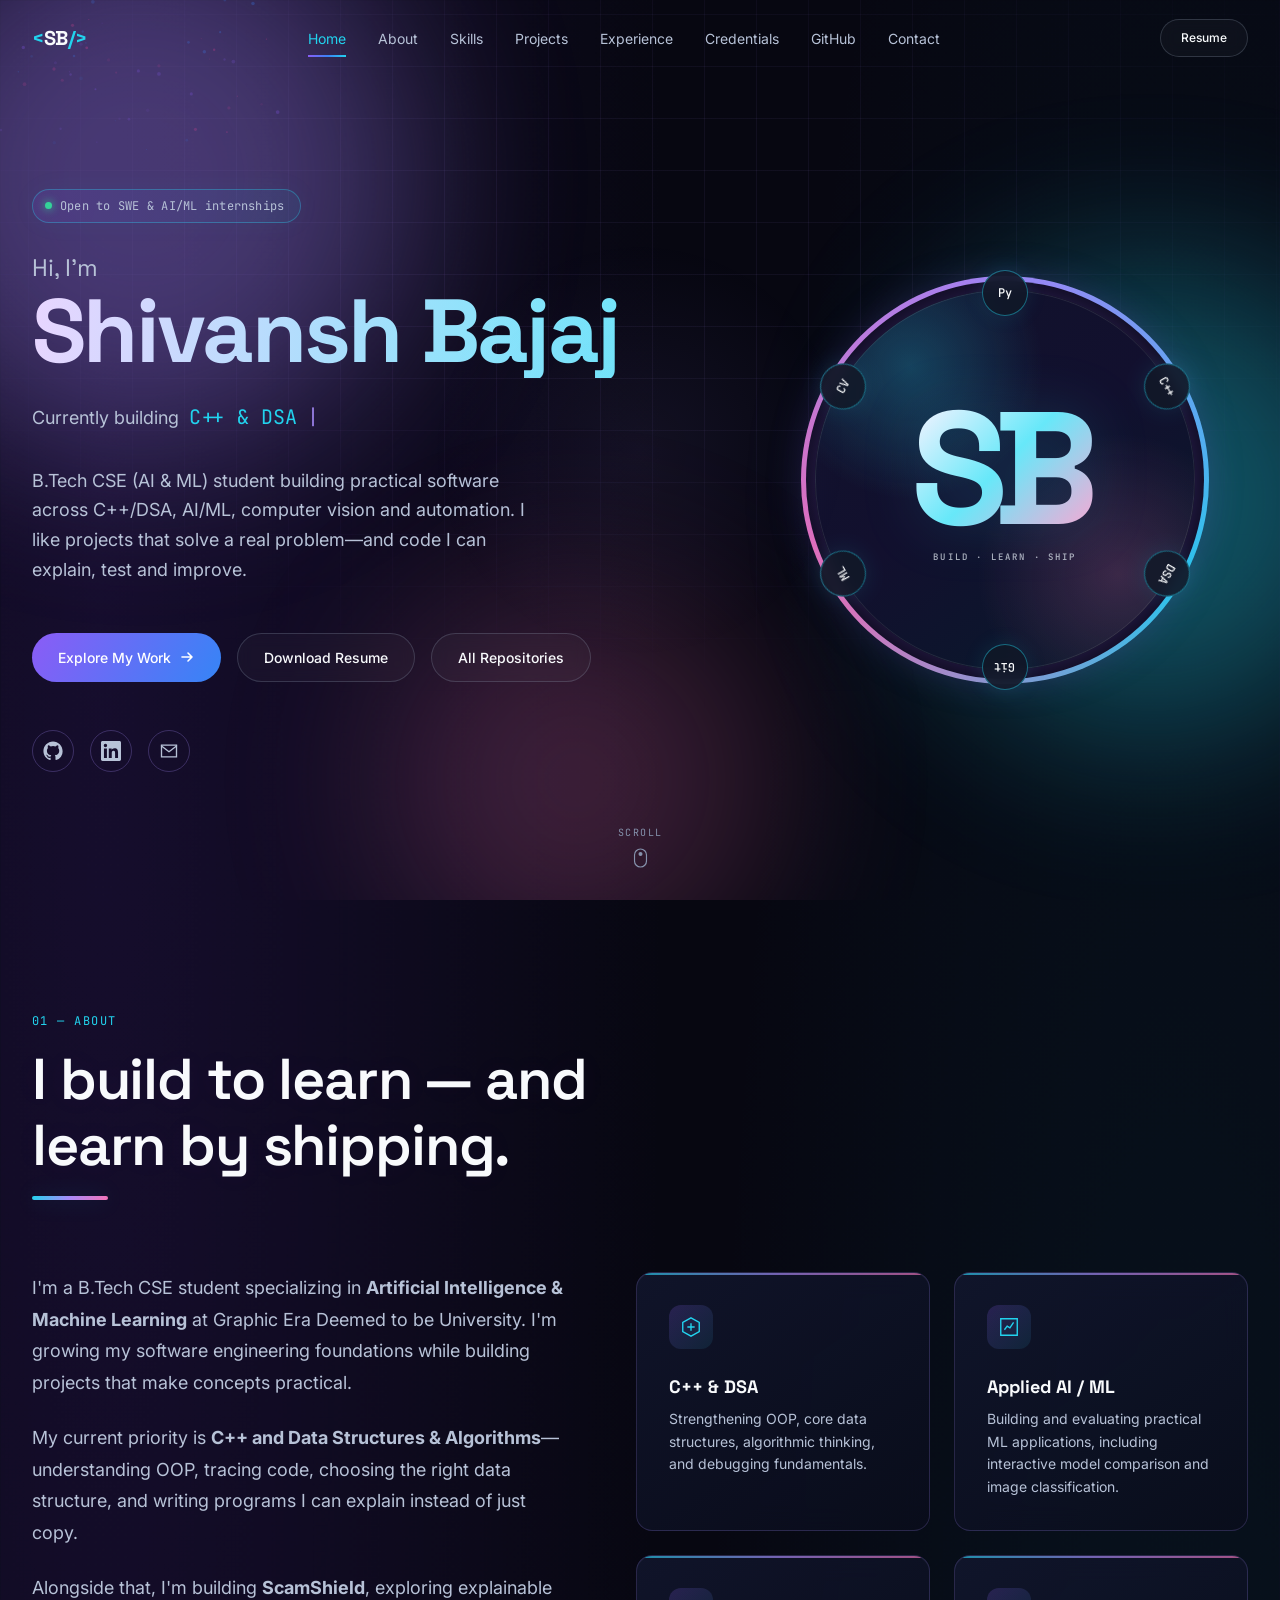
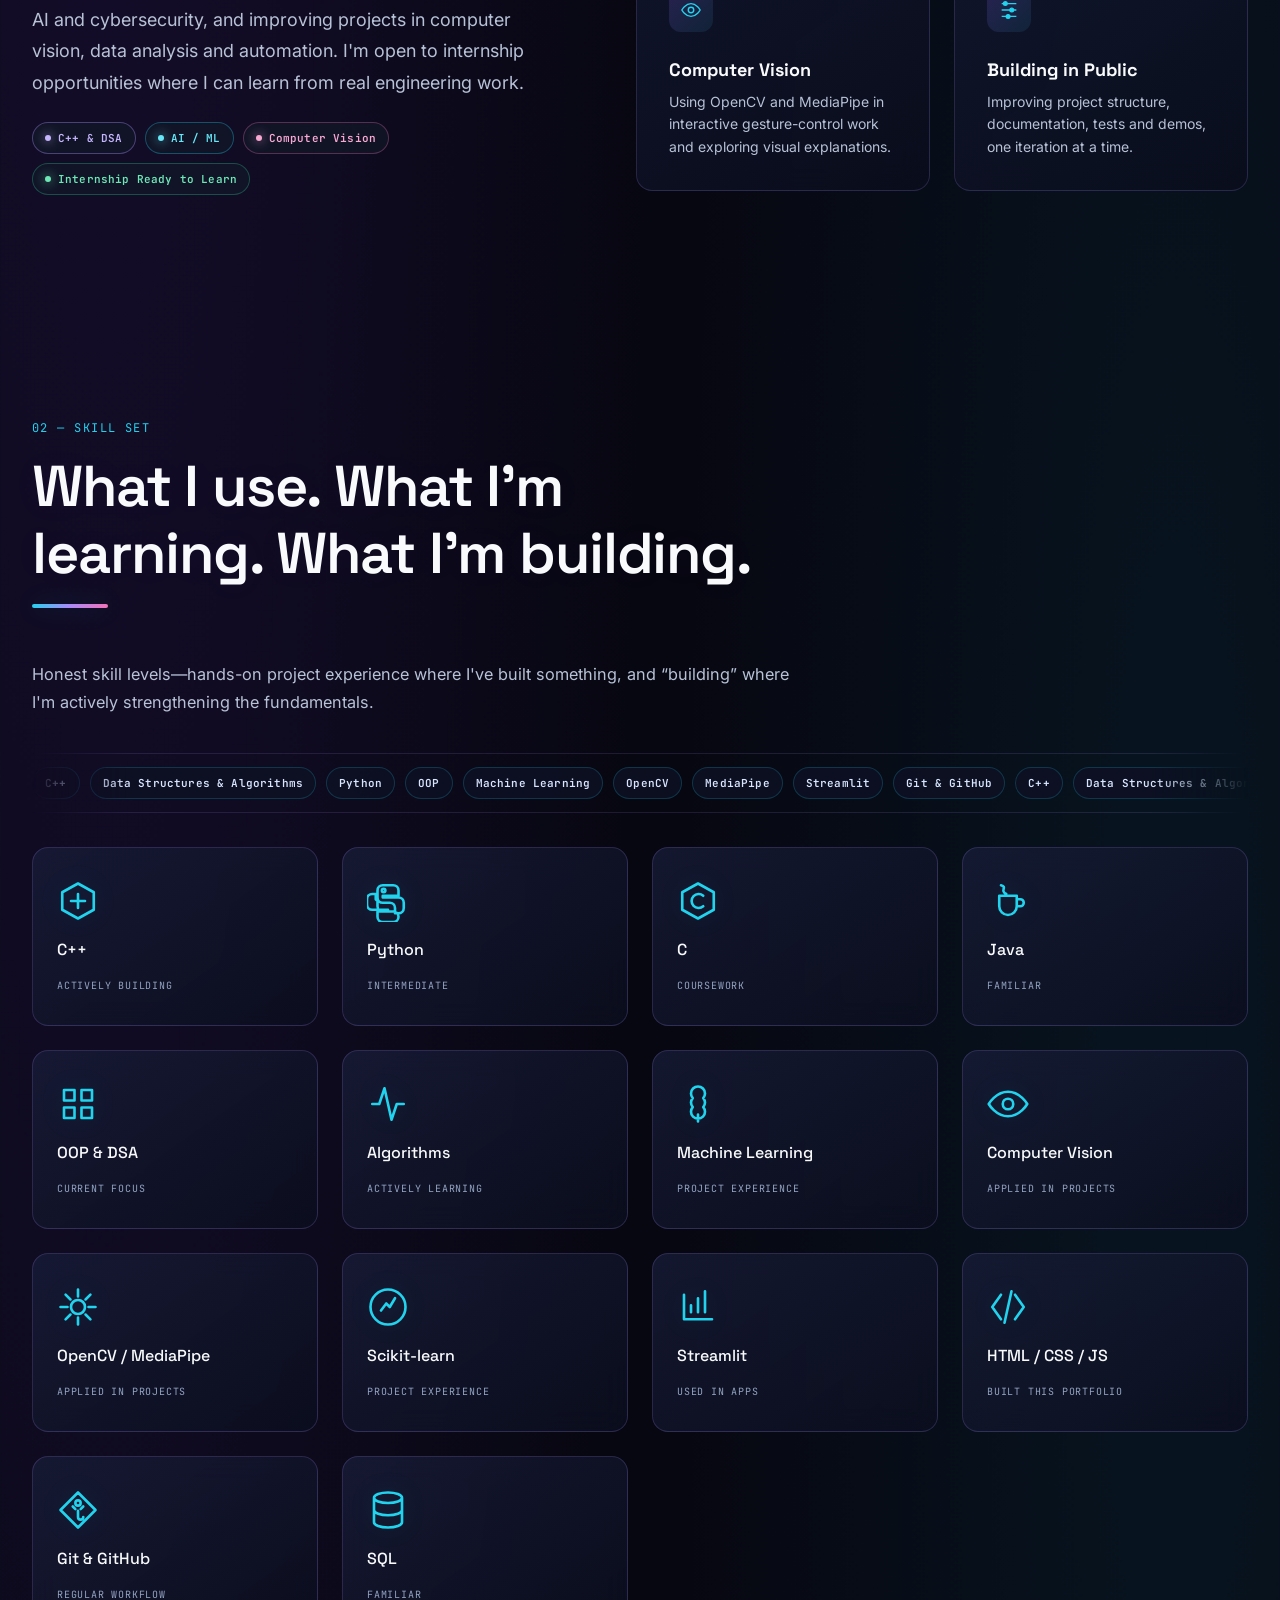
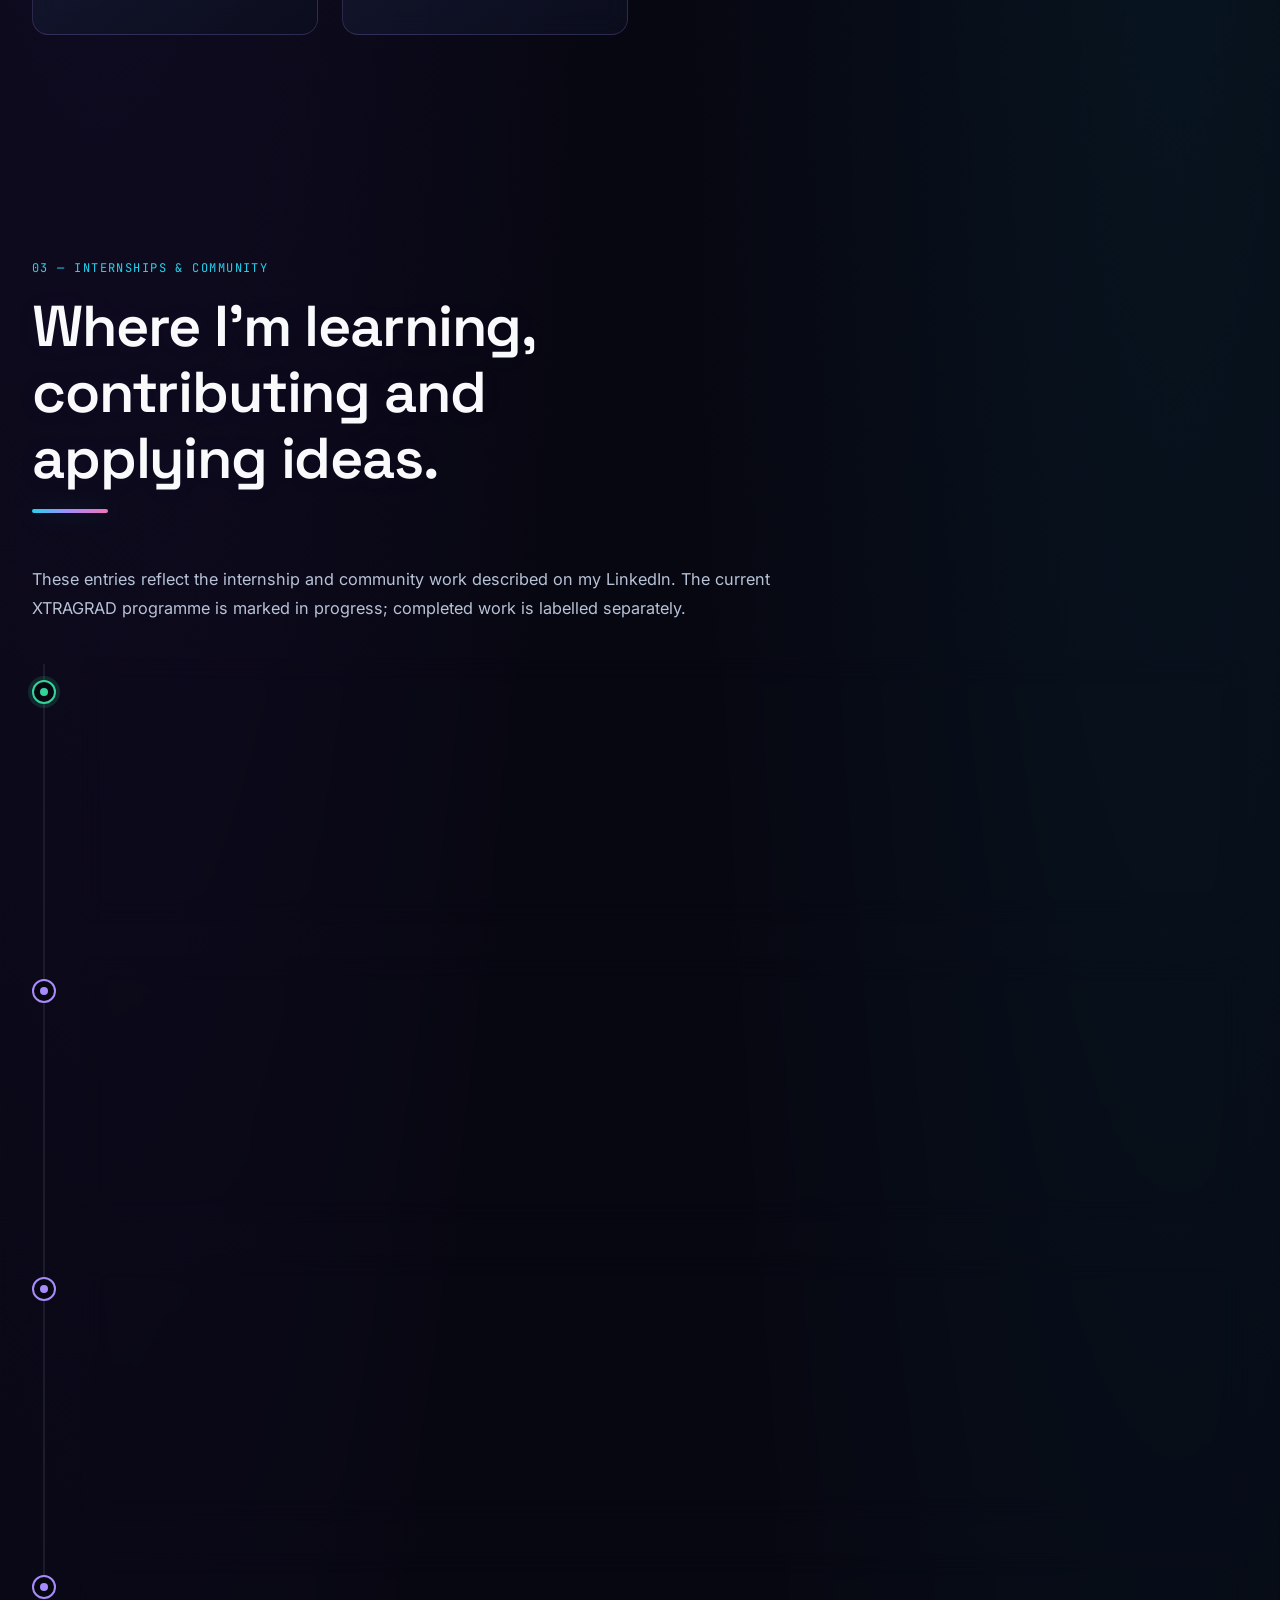
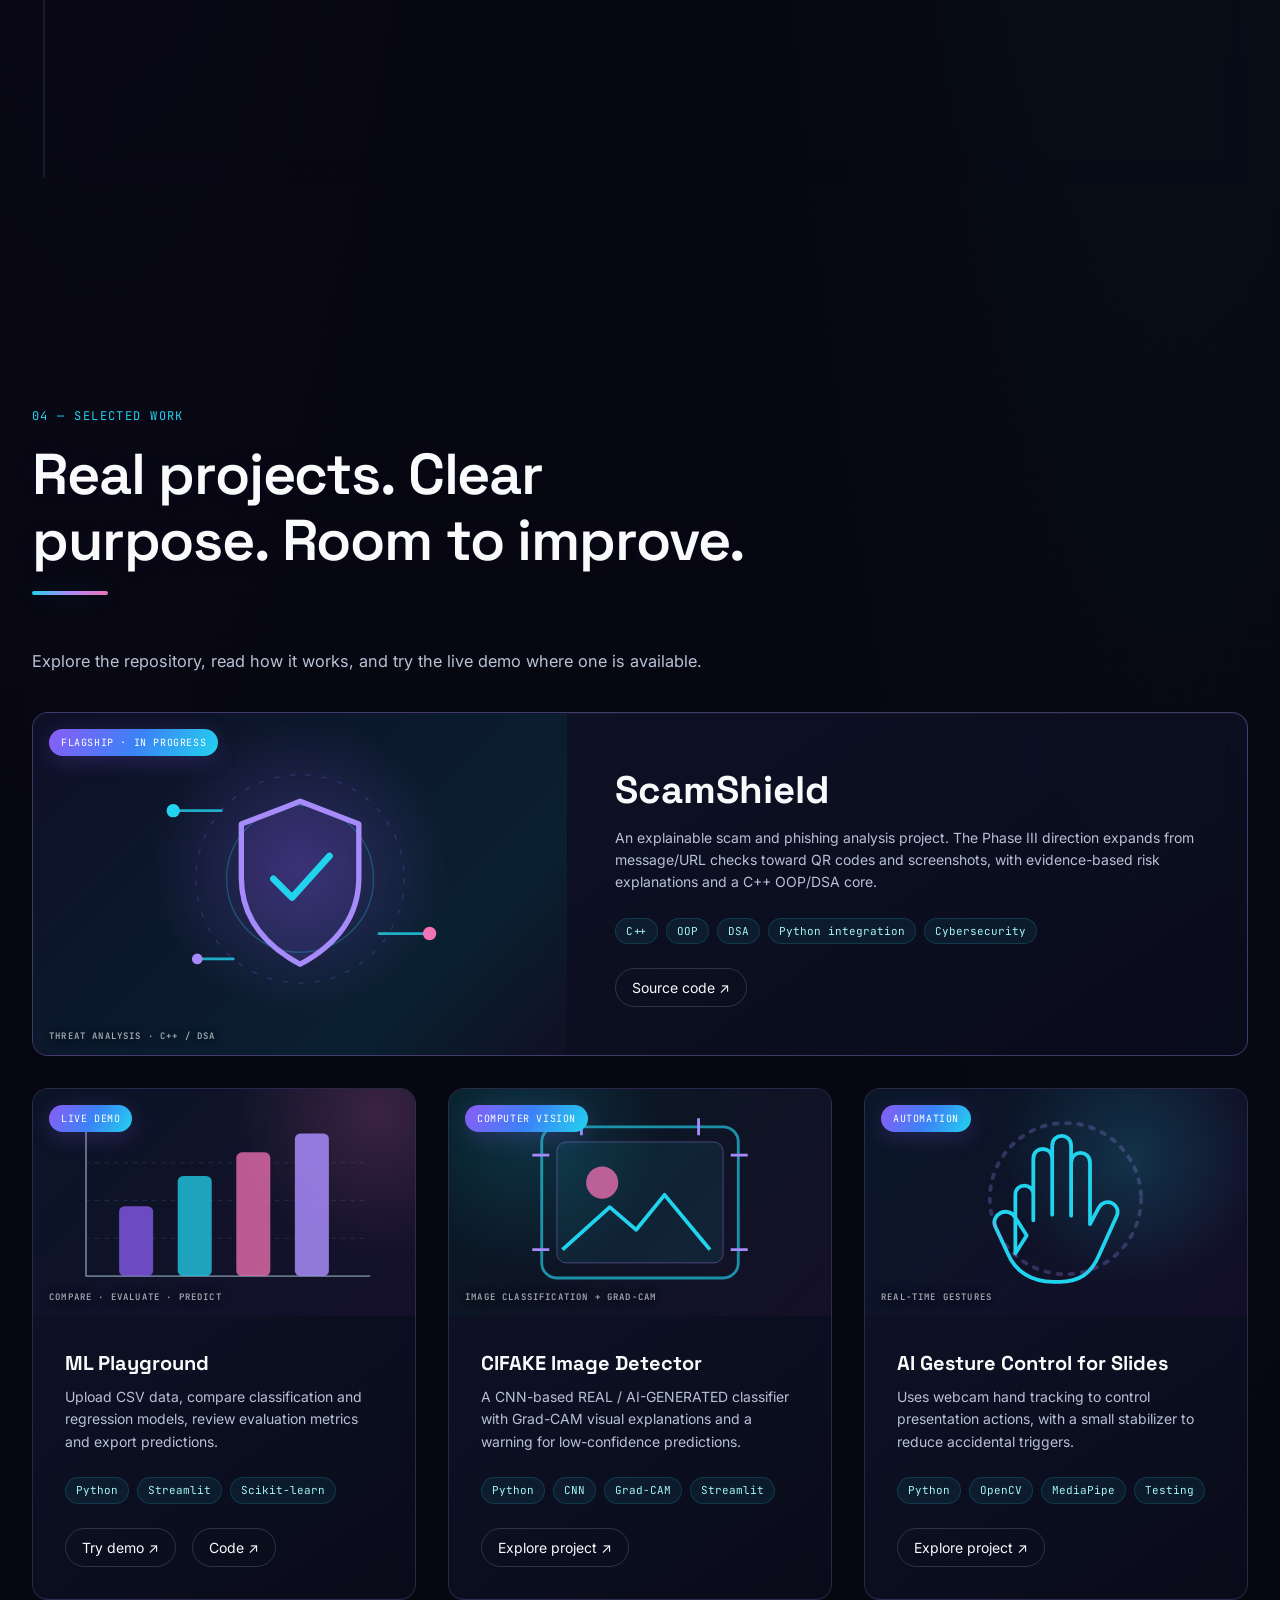
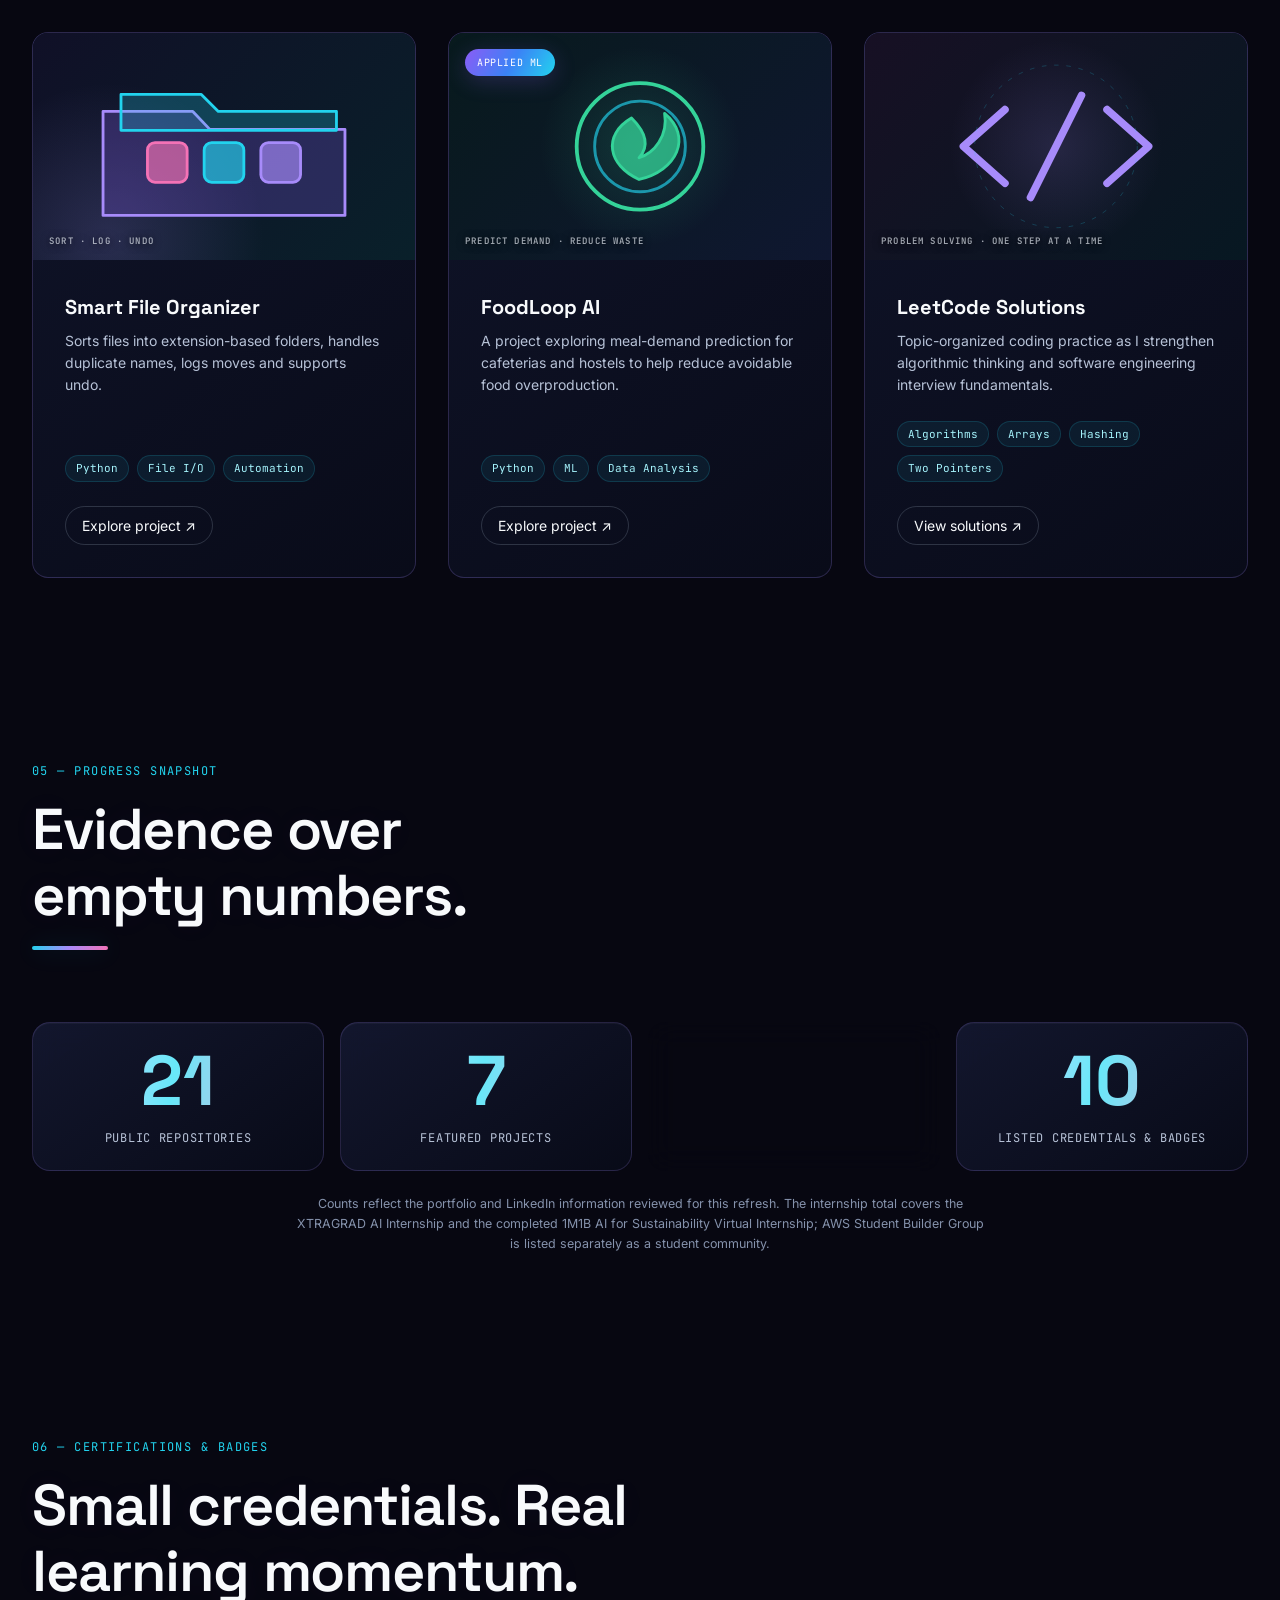
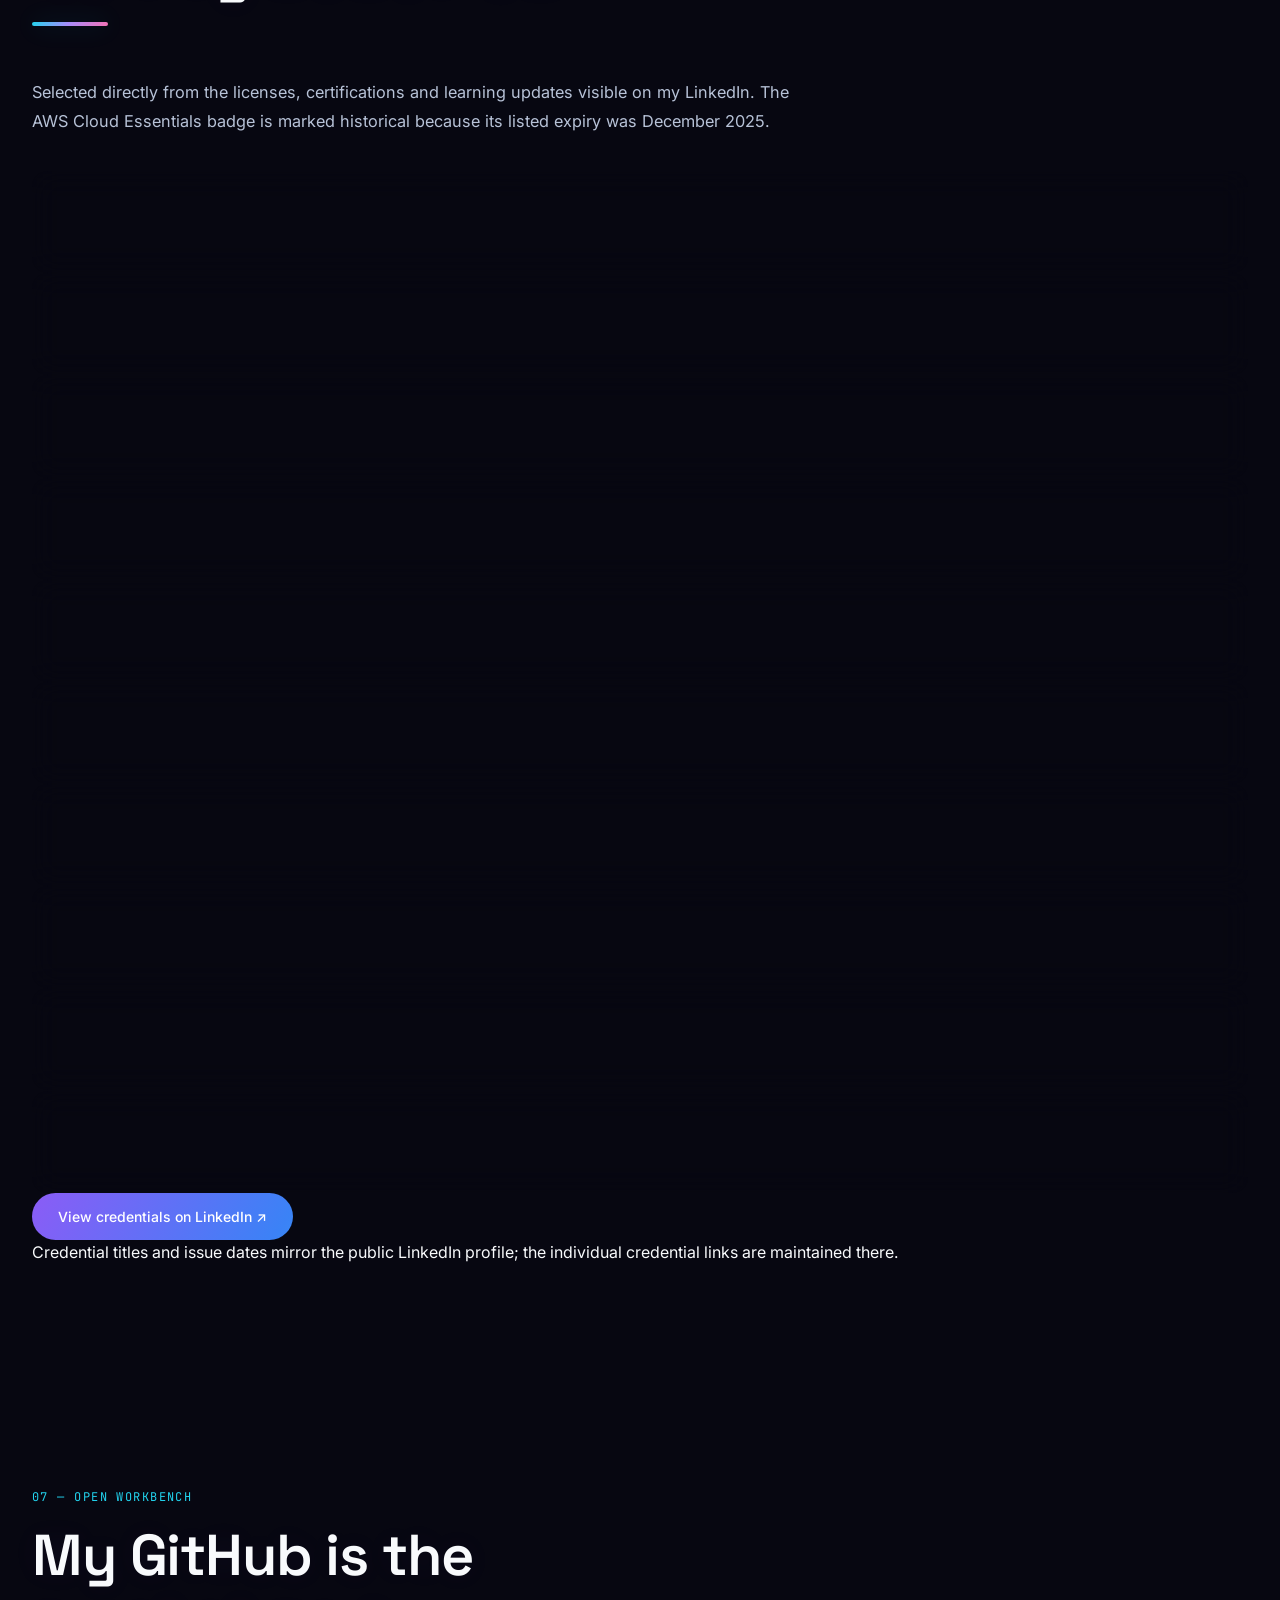
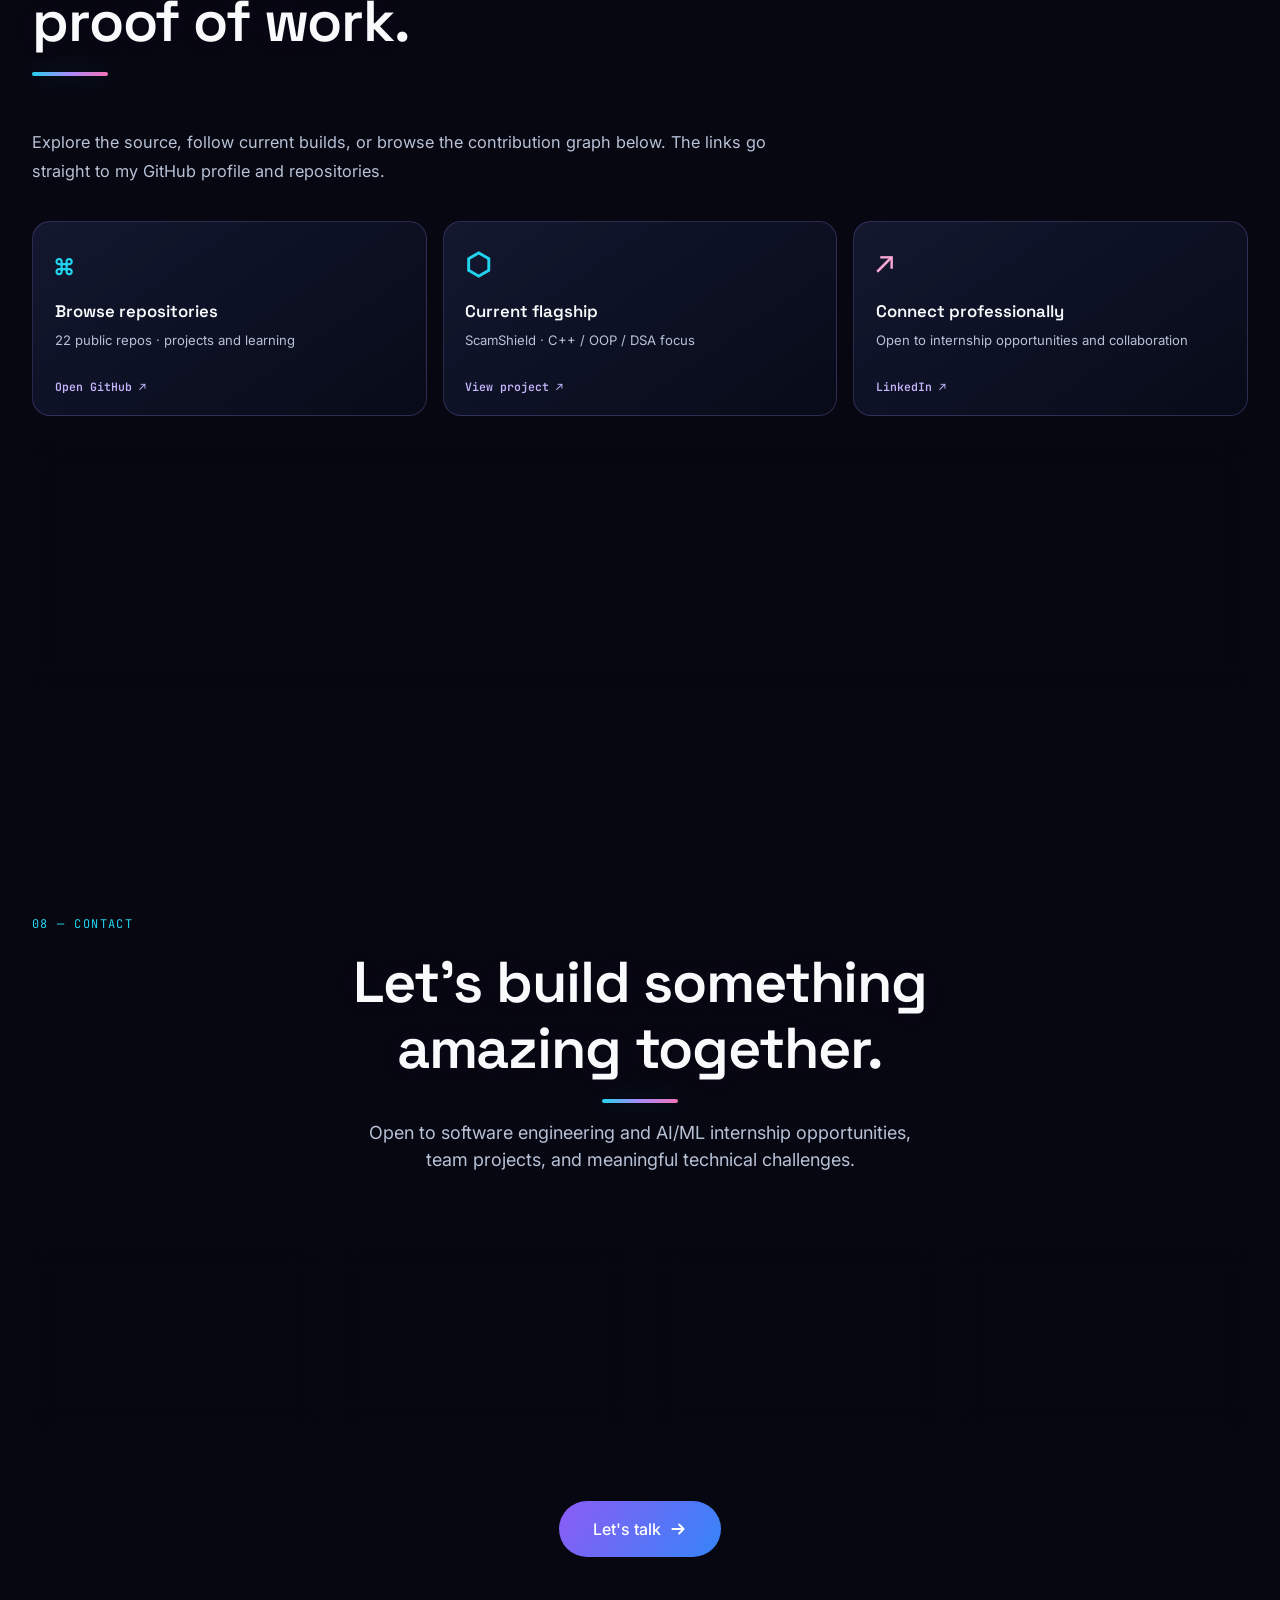
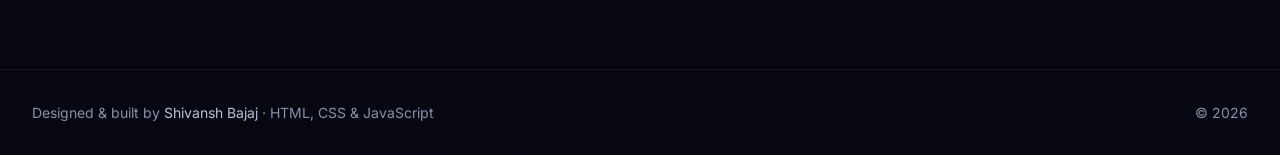
==== commit 8008fc08: "Replace internship projects with LinkedIn experience and credentials" ====
--- a/index.html
+++ b/index.html
@@ -68,6 +68,7 @@
       <a href="#skills" class="nav__link" data-section="skills">Skills</a>
       <a href="#projects" class="nav__link" data-section="projects">Projects</a>
       <a href="#journey" class="nav__link" data-section="journey">Experience</a>
+      <a href="#certifications" class="nav__link" data-section="certifications">Credentials</a>
       <a href="#github" class="nav__link" data-section="github">GitHub</a>
       <a href="#contact" class="nav__link" data-section="contact">Contact</a>
     </nav>
@@ -92,6 +93,7 @@
     <a href="#skills" class="mobile-menu__link">Skills</a>
     <a href="#projects" class="mobile-menu__link">Projects</a>
     <a href="#journey" class="mobile-menu__link">Experience</a>
+    <a href="#certifications" class="mobile-menu__link">Credentials</a>
     <a href="#github" class="mobile-menu__link">GitHub</a>
     <a href="#contact" class="mobile-menu__link">Contact</a>
     <a href="assets/Shivansh_Bajaj_Resume.pdf" class="btn btn--primary" download style="margin-top:2rem;">Download Resume</a>
@@ -246,64 +248,64 @@
   <!-- ============ LEARNING JOURNEY ============ -->
   <section class="journey" id="journey">
     <div class="section-inner">
-      <p class="section-eyebrow" data-reveal>03 — Experience &amp; Journey</p>
-      <h2 class="section-heading" data-reveal>Learning paths, program work and what I'm building next.</h2>
-      <p class="section-intro" data-reveal>Internship-related work is linked to its public repositories. I list completed deliverables—not unverified certificates or invented impact numbers.</p>
+      <p class="section-eyebrow" data-reveal>03 — Internships &amp; Community</p>
+      <h2 class="section-heading" data-reveal>Where I'm learning, contributing and applying ideas.</h2>
+      <p class="section-intro" data-reveal>These entries reflect the internship and community work described on my LinkedIn. The current XTRAGRAD programme is marked in progress; completed work is labelled separately.</p>
       <div class="timeline">
         <div class="timeline__line" aria-hidden="true"><div class="timeline__line-fill" id="timelineFill"></div></div>
+
         <div class="timeline__item" data-reveal>
+          <div class="timeline__dot timeline__dot--current"></div>
+          <article class="glass-card timeline__card timeline__card--current">
+            <div class="credential-card__topline"><span class="timeline__tag timeline__tag--live">In progress · 2026</span><span class="credential-provider credential-provider--cyan">XTRAGRAD · AICTE</span></div>
+            <h3>AI Internship — XTRAGRAD / AICTE</h3>
+            <p>Working through AI fundamentals and applied mini-projects. Recent work includes CIFAKE image classification with a CNN, a Streamlit interface, Grad-CAM explanations and low-confidence warnings, plus customer-review sentiment analysis using text preprocessing and TF-IDF.</p>
+            <div class="project-card__tech"><span>Python</span><span>Machine Learning</span><span>Computer Vision</span><span>Explainable AI</span><span>NLP</span></div>
+            <div class="timeline__links">
+              <a class="timeline__link" href="https://github.com/Shivanshbajaj1/CIFAKE" target="_blank" rel="noopener">CIFAKE project ↗</a>
+              <a class="timeline__link" href="https://github.com/Shivanshbajaj1/Customer_Review_Sentiment_Analysis_Submission" target="_blank" rel="noopener">Sentiment analysis ↗</a>
+              <a class="timeline__link" href="https://www.linkedin.com/in/shivansh-bajaj-a433b7371/" target="_blank" rel="noopener">LinkedIn updates ↗</a>
+            </div>
+          </article>
+        </div>
+
+        <div class="timeline__item" data-reveal data-reveal-delay="70">
           <div class="timeline__dot"></div>
-          <div class="glass-card timeline__card">
-            <span class="timeline__tag">Education</span>
-            <h3>B.Tech CSE — AI &amp; ML</h3>
-            <p>Graphic Era Deemed to be University · Building foundations in programming, data structures, OOP and AI/ML.</p>
-            <div class="timeline__links"><a class="timeline__link" href="https://www.geu.ac.in/" target="_blank" rel="noopener">University ↗</a></div>
-          </div>
-        </div>
-        <div class="timeline__item" data-reveal>
+          <article class="glass-card timeline__card">
+            <div class="credential-card__topline"><span class="timeline__tag">Completed · 2026</span><span class="credential-provider credential-provider--violet">1M1B</span></div>
+            <h3>AI for Sustainability Virtual Internship</h3>
+            <p>Completed the 1M1B virtual internship, supported by AICTE and in collaboration with IBM SkillsBuild. Topics included AI for sustainability, responsible AI, Agentic AI and RAG systems, with sustainability goals connected to real-world applications.</p>
+            <div class="project-card__tech"><span>Responsible AI</span><span>AI for Good</span><span>Agentic AI</span><span>RAG concepts</span><span>SDGs</span></div>
+            <div class="timeline__links">
+              <a class="timeline__link" href="https://www.linkedin.com/in/shivansh-bajaj-a433b7371/" target="_blank" rel="noopener">LinkedIn profile ↗</a>
+            </div>
+          </article>
+        </div>
+
+        <div class="timeline__item" data-reveal data-reveal-delay="140">
           <div class="timeline__dot"></div>
-          <div class="glass-card timeline__card">
-            <span class="timeline__tag timeline__tag--program">Internship project work</span>
-            <h3>Python Programming Internship — CodeAlpha</h3>
-            <p>Public project repositories document two Python tasks: an email extractor using regular expressions and file handling, and a rule-based chatbot with command-based responses.</p>
+          <article class="glass-card timeline__card">
+            <div class="credential-card__topline"><span class="timeline__tag">Student community · 2026</span><span class="credential-provider credential-provider--cyan">AWS · GEU</span></div>
+            <h3>AWS Student Builder Group — Graphic Era</h3>
+            <p>Selected as a member of the university's AWS Student Builder Group. Through this student community, I received access to DataCamp and completed the Introduction to Data Literacy course.</p>
+            <div class="project-card__tech"><span>Cloud learning</span><span>Data literacy</span><span>Student community</span></div>
             <div class="timeline__links">
-              <a class="timeline__link" href="https://github.com/Shivanshbajaj1/CodeAlpha_EmailExtractor" target="_blank" rel="noopener">Email Extractor ↗</a>
-              <a class="timeline__link" href="https://github.com/Shivanshbajaj1/CodeAlpha_BasicChatbot" target="_blank" rel="noopener">Basic Chatbot ↗</a>
-            </div>
-          </div>
-        </div>
-        <div class="timeline__item" data-reveal>
+              <a class="timeline__link" href="https://www.linkedin.com/in/shivansh-bajaj-a433b7371/" target="_blank" rel="noopener">Membership announcement ↗</a>
+            </div>
+          </article>
+        </div>
+
+        <div class="timeline__item" data-reveal data-reveal-delay="210">
           <div class="timeline__dot"></div>
-          <div class="glass-card timeline__card">
-            <span class="timeline__tag timeline__tag--program">Internship task repository</span>
-            <h3>Python Development Tasks — Cognifyz Technologies</h3>
-            <p>A public repository of structured Python tasks covering validation, string processing, control flow, a quiz, password-strength checks and file organization.</p>
-            <div class="timeline__links"><a class="timeline__link" href="https://github.com/Shivanshbajaj1/Cognifyz-Python-Internship" target="_blank" rel="noopener">View task repository ↗</a></div>
-          </div>
-        </div>
-        <div class="timeline__item" data-reveal>
-          <div class="timeline__dot"></div>
-          <div class="glass-card timeline__card">
-            <span class="timeline__tag">Applied projects</span>
-            <h3>From model experiments to usable tools</h3>
-            <p>Built projects including an interactive ML Playground, a CIFAKE image classifier with Grad-CAM, a hand-gesture presentation controller, and a file-organization utility.</p>
+          <article class="glass-card timeline__card">
+            <span class="timeline__tag">Education · 2025–2029</span>
+            <h3>B.Tech CSE — Artificial Intelligence &amp; Machine Learning</h3>
+            <p>Graphic Era Deemed to be University. Current priorities are C++ OOP, Data Structures &amp; Algorithms, project development and strengthening the fundamentals behind AI/ML applications.</p>
             <div class="timeline__links">
-              <a class="timeline__link" href="https://github.com/Shivanshbajaj1/ML-Playground" target="_blank" rel="noopener">ML Playground ↗</a>
-              <a class="timeline__link" href="https://github.com/Shivanshbajaj1/CIFAKE" target="_blank" rel="noopener">CIFAKE ↗</a>
-            </div>
-          </div>
-        </div>
-        <div class="timeline__item timeline__item--current" data-reveal>
-          <div class="timeline__dot timeline__dot--current"></div>
-          <div class="glass-card timeline__card timeline__card--current">
-            <span class="timeline__tag timeline__tag--live">Current focus</span>
-            <h3>C++ / DSA + ScamShield</h3>
-            <p>Strengthening C++ OOP and data structures while developing the next phase of ScamShield. The planned direction includes QR and screenshot analysis, explainable risk evidence, and a clear, testable threat-analysis core.</p>
-            <div class="timeline__links">
-              <a class="timeline__link" href="https://github.com/Shivanshbajaj1/ScamShield-PBL" target="_blank" rel="noopener">ScamShield repository ↗</a>
-              <a class="timeline__link" href="https://github.com/Shivanshbajaj1/leetcode-solutions" target="_blank" rel="noopener">Problem-solving log ↗</a>
-            </div>
-          </div>
+              <a class="timeline__link" href="https://www.geu.ac.in/" target="_blank" rel="noopener">University ↗</a>
+              <a class="timeline__link" href="https://github.com/Shivanshbajaj1/leetcode-solutions" target="_blank" rel="noopener">DSA practice ↗</a>
+            </div>
+          </article>
         </div>
       </div>
     </div>
@@ -500,21 +502,97 @@
         </div>
         <div class="achievement glass-card" data-reveal data-reveal-delay="120">
           <span class="achievement__num" data-count="2">0</span>
-          <span class="achievement__label">Internship project tracks</span>
+          <span class="achievement__label">Internship programmes</span>
         </div>
         <div class="achievement glass-card" data-reveal data-reveal-delay="180">
-          <span class="achievement__num" data-count="1">0</span>
-          <span class="achievement__label">Live ML demo</span>
-        </div>
-      </div>
-      <p class="metrics-note">Repository and project counts reflect this portfolio refresh; they will change as new work is published. Certifications are intentionally not listed without verified credentials.</p>
+          <span class="achievement__num" data-count="10">0</span>
+          <span class="achievement__label">Listed credentials &amp; badges</span>
+        </div>
+      </div>
+      <p class="metrics-note">Counts reflect the portfolio and LinkedIn information reviewed for this refresh. The internship total covers the XTRAGRAD AI Internship and the completed 1M1B AI for Sustainability Virtual Internship; AWS Student Builder Group is listed separately as a student community.</p>
     </div>
   </section>
 
   <!-- ============ GITHUB ============ -->
+<section class="certifications" id="certifications">
+    <div class="section-inner">
+      <p class="section-eyebrow" data-reveal>06 — Certifications &amp; Badges</p>
+      <h2 class="section-heading" data-reveal>Small credentials. Real learning momentum.</h2>
+      <p class="section-intro" data-reveal>Selected directly from the licenses, certifications and learning updates visible on my LinkedIn. The AWS Cloud Essentials badge is marked historical because its listed expiry was December 2025.</p>
+
+      <div class="credential-grid">
+        <article class="credential-card glass-card" data-reveal>
+          <div class="credential-card__topline"><span class="credential-icon credential-icon--purple">✦</span><span class="credential-provider credential-provider--purple">IBM</span></div>
+          <h3>Getting Started with Generative AI</h3>
+          <p>Generative AI fundamentals</p>
+          <div class="credential-card__footer"><span>Issued Jun 2026</span><span class="credential-status">Credential</span></div>
+        </article>
+        <article class="credential-card glass-card" data-reveal data-reveal-delay="45">
+          <div class="credential-card__topline"><span class="credential-icon credential-icon--blue">◈</span><span class="credential-provider credential-provider--blue">Microsoft</span></div>
+          <h3>Introduction to AI Concepts</h3>
+          <p>Artificial intelligence fundamentals</p>
+          <div class="credential-card__footer"><span>Issued Jun 2026</span><span class="credential-status">Credential</span></div>
+        </article>
+        <article class="credential-card glass-card" data-reveal data-reveal-delay="90">
+          <div class="credential-card__topline"><span class="credential-icon credential-icon--cyan">↗</span><span class="credential-provider credential-provider--cyan">Forage · Tata</span></div>
+          <h3>GenAI Powered Data Analytics Job Simulation</h3>
+          <p>Virtual job simulation · Credential ID: <code>bAndTuWTZNq7RQRx</code></p>
+          <div class="credential-card__footer"><span>Issued Jun 2026</span><span class="credential-status">Simulation</span></div>
+        </article>
+        <article class="credential-card glass-card" data-reveal>
+          <div class="credential-card__topline"><span class="credential-icon credential-icon--orange">⌁</span><span class="credential-provider credential-provider--orange">AWS</span></div>
+          <h3>Well-Architected Proficient</h3>
+          <p>Amazon Web Services learning badge</p>
+          <div class="credential-card__footer"><span>Issued Feb 2026</span><span class="credential-status">Badge</span></div>
+        </article>
+        <article class="credential-card glass-card" data-reveal data-reveal-delay="45">
+          <div class="credential-card__topline"><span class="credential-icon credential-icon--pink">✧</span><span class="credential-provider credential-provider--pink">Udemy</span></div>
+          <h3>Machine Learning and Artificial Intelligence</h3>
+          <p>Introductory ML and AI learning</p>
+          <div class="credential-card__footer"><span>Issued Jan 2026</span><span class="credential-status">Course</span></div>
+        </article>
+        <article class="credential-card glass-card" data-reveal data-reveal-delay="90">
+          <div class="credential-card__topline"><span class="credential-icon credential-icon--green">⌘</span><span class="credential-provider credential-provider--green">Udemy</span></div>
+          <h3>Python Programming: The Complete Course for Success</h3>
+          <p>Python programming course</p>
+          <div class="credential-card__footer"><span>Issued Nov 2025</span><span class="credential-status">Course</span></div>
+        </article>
+        <article class="credential-card glass-card" data-reveal>
+          <div class="credential-card__topline"><span class="credential-icon credential-icon--blue">J</span><span class="credential-provider credential-provider--blue">Udemy</span></div>
+          <h3>Java Fundamentals Course for Beginners</h3>
+          <p>Java language fundamentals</p>
+          <div class="credential-card__footer"><span>Issued Dec 2025</span><span class="credential-status">Course</span></div>
+        </article>
+        <article class="credential-card glass-card" data-reveal data-reveal-delay="45">
+          <div class="credential-card__topline"><span class="credential-icon credential-icon--pink">✿</span><span class="credential-provider credential-provider--pink">Udemy</span></div>
+          <h3>Design with Canva &amp; AI: A Scalable Workflow for Creators</h3>
+          <p>Creative workflow and AI-assisted design</p>
+          <div class="credential-card__footer"><span>Issued Nov 2025</span><span class="credential-status">Course</span></div>
+        </article>
+        <article class="credential-card glass-card" data-reveal data-reveal-delay="90">
+          <div class="credential-card__topline"><span class="credential-icon credential-icon--pink">▧</span><span class="credential-provider credential-provider--pink">Udemy</span></div>
+          <h3>Canva for Social Media Graphic Design and Video Editing</h3>
+          <p>Visual design and editing</p>
+          <div class="credential-card__footer"><span>Issued Jul 2025</span><span class="credential-status">Course</span></div>
+        </article>
+        <article class="credential-card credential-card--historical glass-card" data-reveal>
+          <div class="credential-card__topline"><span class="credential-icon credential-icon--muted">◷</span><span class="credential-provider credential-provider--muted">AWS · Historical</span></div>
+          <h3>AWS Knowledge: Cloud Essentials</h3>
+          <p>Training badge listed on LinkedIn</p>
+          <div class="credential-card__footer"><span>Issued Oct 2025</span><span class="credential-status credential-status--expired">Expired Dec 2025</span></div>
+        </article>
+      </div>
+
+      <div class="credential-actions" data-reveal>
+        <a class="btn btn--primary" href="https://www.linkedin.com/in/shivansh-bajaj-a433b7371/" target="_blank" rel="noopener">View credentials on LinkedIn ↗</a>
+        <p>Credential titles and issue dates mirror the public LinkedIn profile; the individual credential links are maintained there.</p>
+      </div>
+    </div>
+  </section>
+
   <section class="github" id="github">
     <div class="section-inner">
-      <p class="section-eyebrow" data-reveal>06 — Open Workbench</p>
+      <p class="section-eyebrow" data-reveal>07 — Open Workbench</p>
       <h2 class="section-heading" data-reveal>My GitHub is the proof of work.</h2>
       <p class="section-intro" data-reveal>Explore the source, follow current builds, or browse the contribution graph below. The links go straight to my GitHub profile and repositories.</p>
       <div class="github__action-grid" data-reveal data-reveal-delay="60">
@@ -546,7 +624,7 @@
   <!-- ============ CONTACT ============ -->
   <section class="contact" id="contact">
     <div class="section-inner">
-      <p class="section-eyebrow" data-reveal>06 — Contact</p>
+      <p class="section-eyebrow" data-reveal>08 — Contact</p>
       <h2 class="section-heading section-heading--center" data-reveal>Let's build something amazing together.</h2>
       <p class="contact__sub" data-reveal>Open to software engineering and AI/ML internship opportunities, team projects, and meaningful technical challenges.</p>
 
